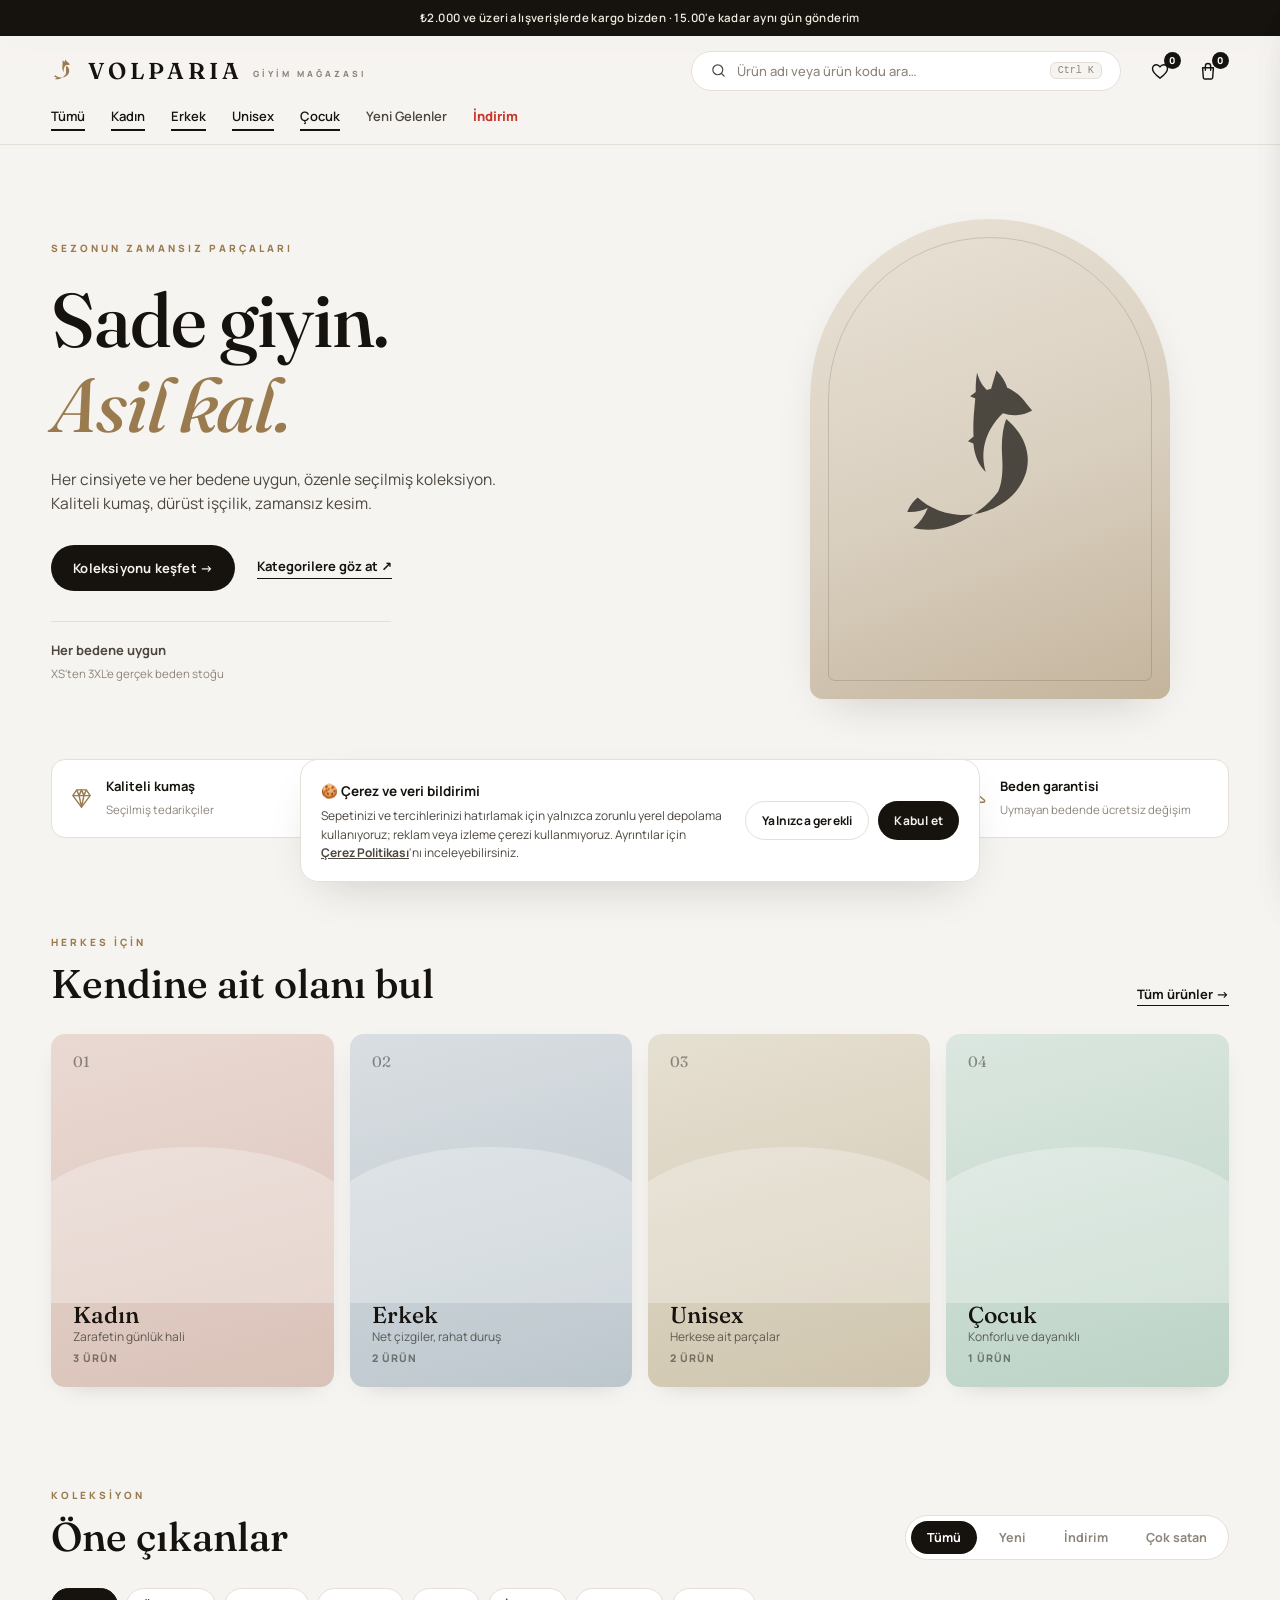
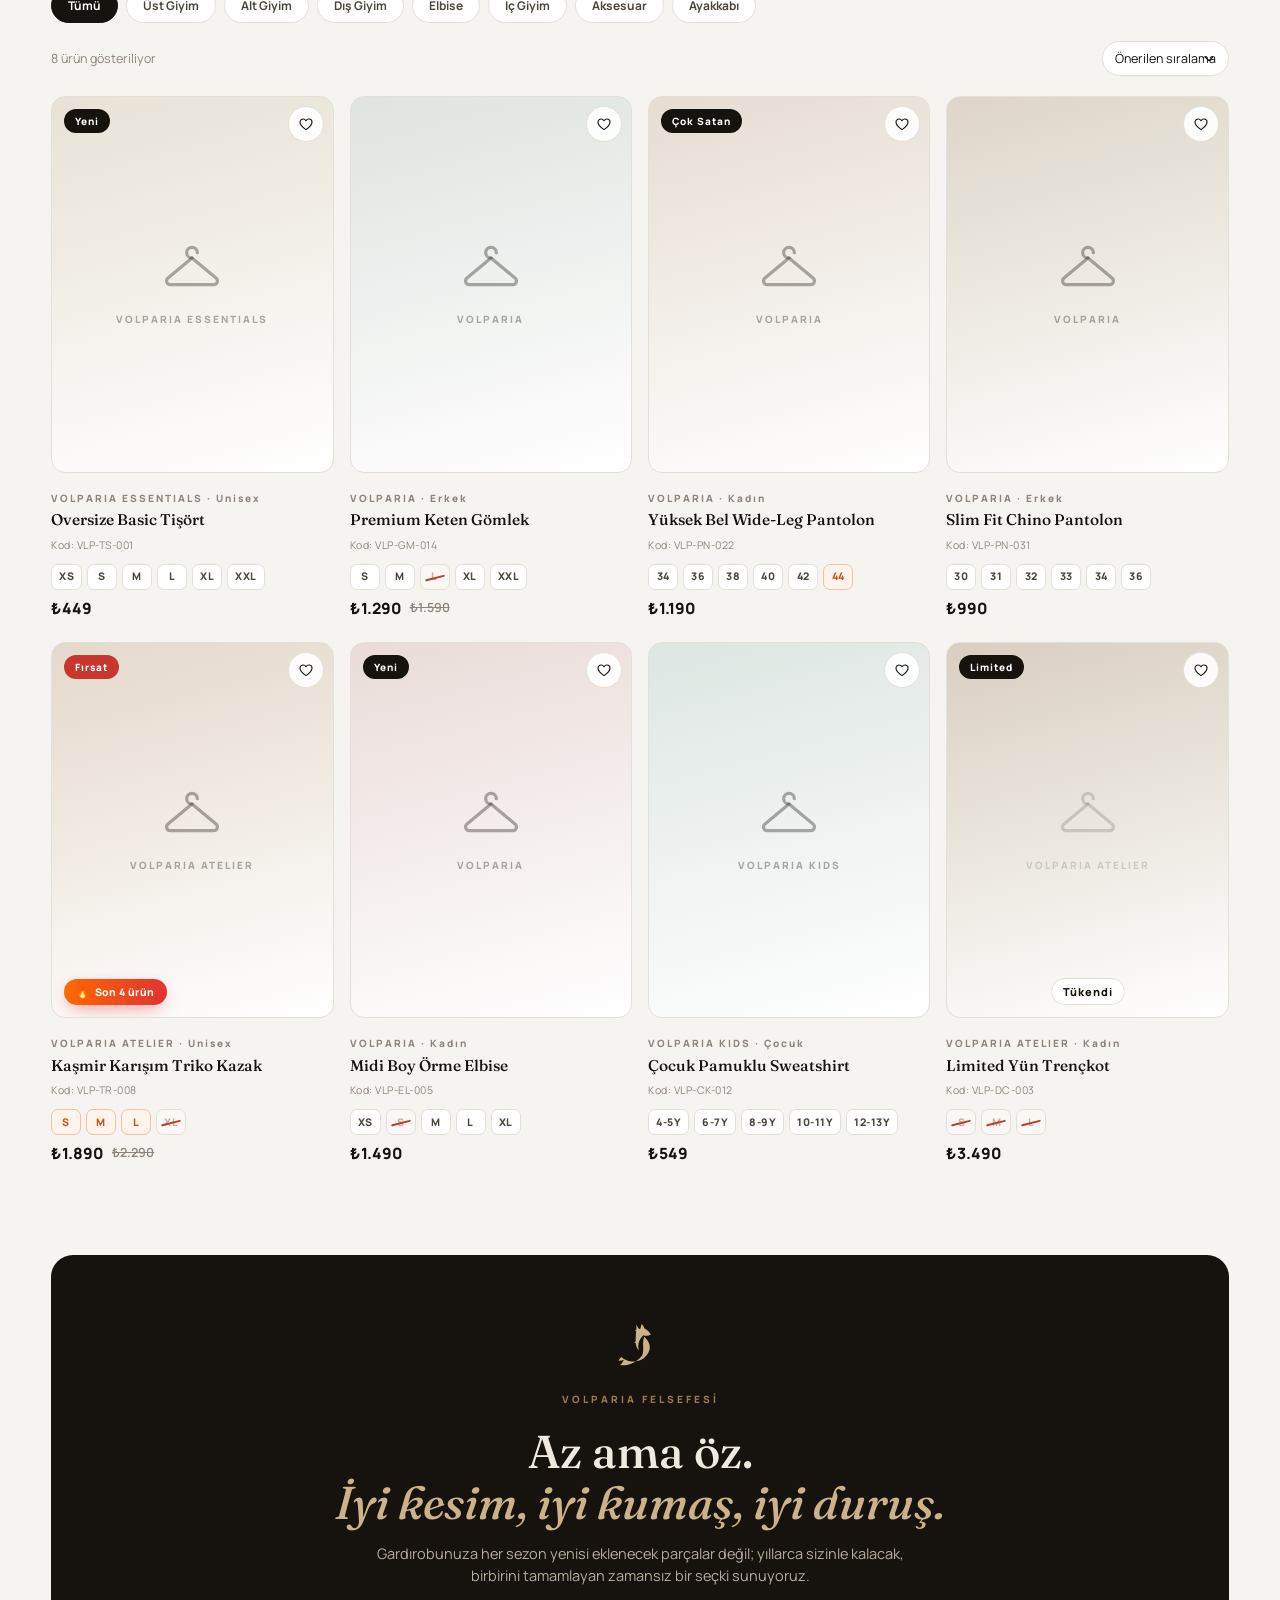
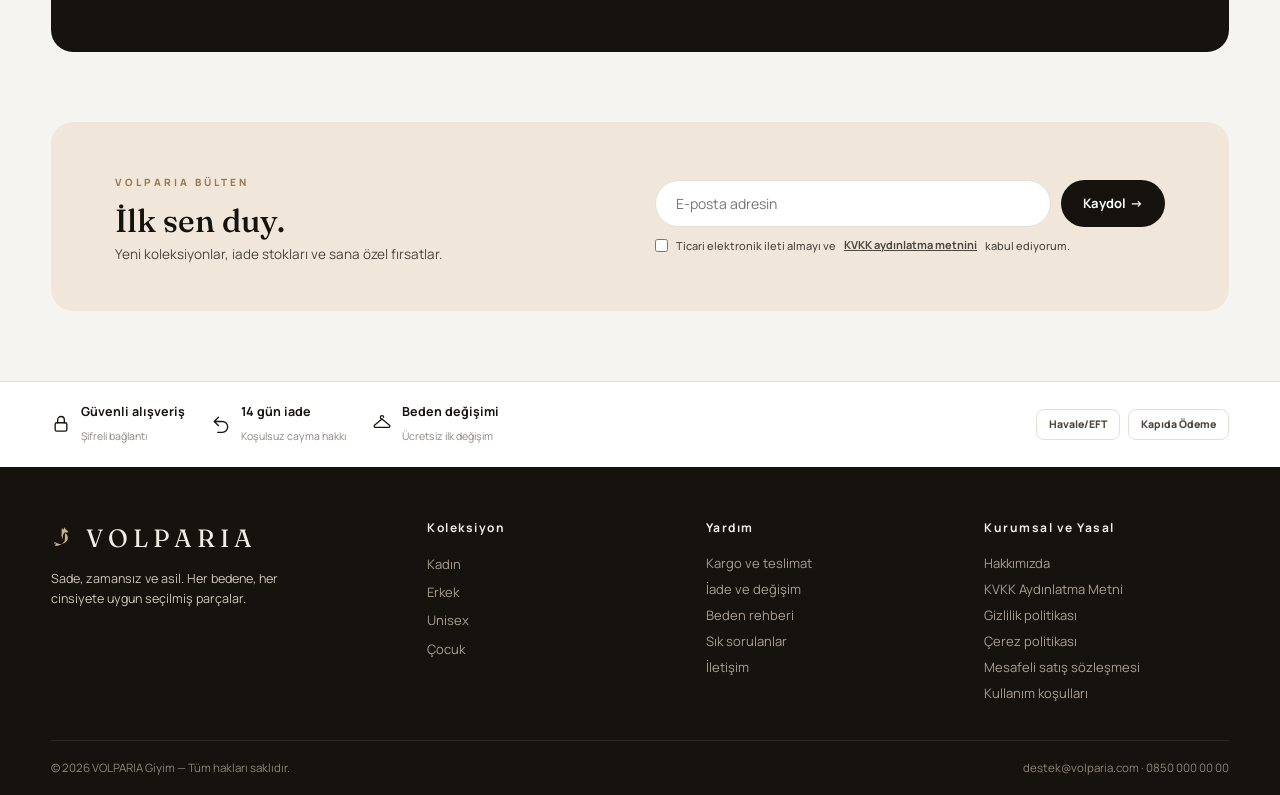
==== index.html @ dc816c43 "VOLPARIA giyim mağazası — vitrin, ayrı admin paneli, KVKK/çerez uyumu, Cloudflare Worker v2 Co-Autho" ====
<!doctype html>
<html lang="tr">
<head>
  <meta charset="utf-8">
  <meta name="viewport" content="width=device-width,initial-scale=1,viewport-fit=cover">
  <title>VOLPARIA — Sade Giyin, Asil Kal</title>
  <meta name="description" content="Her cinsiyete ve her bedene uygun, özenle seçilmiş zamansız parçalar. Minimal ve asil giyim mağazası.">
  <meta name="theme-color" content="#14120f">
  <meta property="og:title" content="VOLPARIA — Sade Giyin, Asil Kal">
  <meta property="og:description" content="Her cinsiyete ve her bedene uygun, özenle seçilmiş zamansız parçalar.">
  <meta property="og:type" content="website">
  <meta property="og:site_name" content="VOLPARIA">
  <link rel="icon" href="data:image/svg+xml,%3Csvg xmlns='http://www.w3.org/2000/svg' viewBox='0 0 64 64'%3E%3Crect width='64' height='64' rx='14' fill='%2314120f'/%3E%3Cg transform='translate(4 4) scale(.56)' fill='%23f2ede4'%3E%3Cpath d='M44 10 C45 13.5 46.3 16 48.5 18 L50.5 17.5 L53 9 C55.5 11.5 57 14 58 17 C61.5 18.5 64.5 21 67 24.5 L69.5 27.5 C65 30 60.5 30.3 56 28.8 C52 32.5 49.3 37 47.8 42 C46.6 46.5 46.6 51 48 56 C44.5 52.5 42.8 48 42.3 42.8 L39.8 41.8 L42.4 39.6 C42 34 42.6 28 43.2 22 L40.8 21 L43.4 19 C43.3 15.8 43.6 12.8 44 10 Z'/%3E%3Cpath d='M57.5 31.5 C64 37 67.5 43.5 67.5 50.5 C67.5 58 63.5 65 56.5 70 C50 74.5 42.5 76.5 35 75.8 C27.8 75.1 21.5 72.4 16.5 67.8 C14.3 69.6 12.7 71.9 11.7 74.5 C15 74.8 18.2 74.1 21.2 72.7 C19.6 76.6 17.4 79.6 14.5 82 C20.8 83.4 27 82.8 33 80.5 C41.5 77.2 48.5 72 53.8 65 C55.8 60.5 56 54.5 55.6 48.5 C55.2 42 55.8 36 57.5 31.5 Z'/%3E%3C/g%3E%3C/svg%3E">
  <link rel="preconnect" href="https://fonts.googleapis.com">
  <link rel="preconnect" href="https://fonts.gstatic.com" crossorigin>
  <link href="https://fonts.googleapis.com/css2?family=Fraunces:opsz,wght@9..144,300;9..144,400;9..144,500;9..144,600&family=Manrope:wght@400;500;600;700;800&display=swap" rel="stylesheet">
  <link rel="stylesheet" href="assets/site.css?v=2">
  <script src="config.js?v=2"></script>
  <script src="assets/common.js?v=2" defer></script>
  <script src="assets/store.js?v=2" defer></script>
</head>
<body>
  <a class="skip" href="#main">İçeriğe geç</a>

  <div id="storeView">
    <div class="announcement" id="announcement">₺2.000 ve üzeri alışverişlerde kargo bizden · 15.00'e kadar aynı gün gönderim</div>

    <header class="site-header">
      <div class="header-main shell">
        <button class="mobile-menu" id="mobileMenu" aria-label="Menüyü aç"><svg viewBox="0 0 24 24" fill="none" stroke="currentColor" stroke-width="1.8" stroke-linecap="round"><path d="M4 7h16M4 12h16M4 17h16"/></svg></button>
        <button class="brand" id="secretLogo" aria-label="VOLPARIA ana sayfa">
          <i class="brand-mark" data-fox></i>
          <span>VOLPARIA</span><small>GİYİM MAĞAZASI</small>
        </button>
        <button class="search-trigger" id="searchTrigger" aria-label="Aramayı aç"><span class="icon"><svg viewBox="0 0 24 24" fill="none" stroke="currentColor" stroke-width="1.7" stroke-linecap="round"><circle cx="11" cy="11" r="7"/><path d="m20 20-3.8-3.8"/></svg></span><b>Ürün adı veya ürün kodu ara…</b><kbd>Ctrl K</kbd></button>
        <nav class="header-actions" aria-label="Hızlı işlemler">
          <button id="searchMobile" aria-label="Ara"><svg viewBox="0 0 24 24" fill="none" stroke="currentColor" stroke-width="1.7" stroke-linecap="round"><circle cx="11" cy="11" r="7"/><path d="m20 20-3.8-3.8"/></svg></button>
          <button id="favoritesButton" aria-label="Favoriler"><svg viewBox="0 0 24 24" fill="none" stroke="currentColor" stroke-width="1.7" stroke-linecap="round" stroke-linejoin="round"><path d="M12 20.5C7.5 17.2 3 13.6 3 9.3 3 6.4 5.2 4.5 7.7 4.5c1.8 0 3.3 1 4.3 2.6 1-1.6 2.5-2.6 4.3-2.6 2.5 0 4.7 1.9 4.7 4.8 0 4.3-4.5 7.9-9 11.2z"/></svg><b id="favoriteCount">0</b></button>
          <button id="cartButton" aria-label="Sepeti aç"><svg viewBox="0 0 24 24" fill="none" stroke="currentColor" stroke-width="1.7" stroke-linecap="round" stroke-linejoin="round"><path d="M5.5 8h13l-.9 12.1a1.5 1.5 0 0 1-1.5 1.4H7.9a1.5 1.5 0 0 1-1.5-1.4L5.5 8z"/><path d="M8.8 11V6.2a3.2 3.2 0 0 1 6.4 0V11"/></svg><b id="cartCount">0</b></button>
        </nav>
      </div>
      <nav class="category-nav shell" id="categoryNav" aria-label="Koleksiyonlar">
        <a href="#products" data-gender-link="">Tümü</a>
        <a href="#products" data-gender-link="kadin">Kadın</a>
        <a href="#products" data-gender-link="erkek">Erkek</a>
        <a href="#products" data-gender-link="unisex">Unisex</a>
        <a href="#products" data-gender-link="cocuk">Çocuk</a>
        <a href="#products" data-filter-link="new">Yeni Gelenler</a>
        <a class="sale-link" href="#products" data-filter-link="sale">İndirim</a>
      </nav>
    </header>

    <main id="main">
      <section class="hero" id="hero">
        <div class="hero-inner shell">
          <div class="hero-copy">
            <span class="eyebrow" id="heroEyebrow">SEZONUN ZAMANSIZ PARÇALARI</span>
            <h1 id="heroTitle">Sade giyin.<em>Asil kal.</em></h1>
            <p id="heroCopy">Her cinsiyete ve her bedene uygun, özenle seçilmiş koleksiyon. Kaliteli kumaş, dürüst işçilik, zamansız kesim.</p>
            <div class="hero-actions">
              <a class="button dark" href="#products">Koleksiyonu keşfet →</a>
              <a class="link-button" href="#genders">Kategorilere göz at ↗</a>
            </div>
            <div class="proof"><p><b>Her bedene uygun</b><small>XS'ten 3XL'e gerçek beden stoğu</small></p></div>
          </div>
          <div class="hero-art" aria-hidden="true">
            <div class="hero-panel"><i class="hero-fox" data-fox></i><span></span></div>
          </div>
        </div>
      </section>

      <section class="trust shell" aria-label="Alışveriş avantajları">
        <article><i><svg viewBox="0 0 24 24" fill="none" stroke="currentColor" stroke-width="1.5" stroke-linejoin="round"><path d="M7 3h10l4 6-9 12L3 9l4-6z"/><path d="M3 9h18M9.5 9 12 21 14.5 9M7 3l2.5 6L12 3l2.5 6L17 3"/></svg></i><div><b>Kaliteli kumaş</b><small>Seçilmiş tedarikçiler</small></div></article>
        <article><i><svg viewBox="0 0 24 24" fill="none" stroke="currentColor" stroke-width="1.5" stroke-linecap="round" stroke-linejoin="round"><path d="M3 6h11v10H3zM14 10h4l3 3v3h-7"/><circle cx="7" cy="18.5" r="1.8"/><circle cx="17" cy="18.5" r="1.8"/></svg></i><div><b>Hızlı gönderim</b><small>15.00'e kadar aynı gün</small></div></article>
        <article><i><svg viewBox="0 0 24 24" fill="none" stroke="currentColor" stroke-width="1.6" stroke-linecap="round" stroke-linejoin="round"><path d="M9 14 4 9l5-5"/><path d="M4 9h9.5a6.5 6.5 0 0 1 0 13H8"/></svg></i><div><b>Kolay iade</b><small>14 gün içinde</small></div></article>
        <article><i><svg viewBox="0 0 24 24" fill="none" stroke="currentColor" stroke-width="1.5" stroke-linecap="round" stroke-linejoin="round"><path d="M12 6a2 2 0 1 1 2-2"/><path d="M12 6l-9 7.5a1.4 1.4 0 0 0 .9 2.5h16.2a1.4 1.4 0 0 0 .9-2.5L12 6z"/></svg></i><div><b>Beden garantisi</b><small>Uymayan bedende ücretsiz değişim</small></div></article>
      </section>

      <section class="section shell" id="genders">
        <header class="section-head"><div><span class="eyebrow">HERKES İÇİN</span><h2>Kendine ait olanı bul</h2></div><button class="link-button" data-show-all>Tüm ürünler →</button></header>
        <div class="gender-grid" id="genderGrid"></div>
      </section>

      <section class="section products-section" id="products">
        <div class="shell">
          <header class="section-head product-head">
            <div><span class="eyebrow" id="productsEyebrow">KOLEKSİYON</span><h2 id="productsTitle">Öne çıkanlar</h2></div>
            <div class="product-tabs">
              <button class="active" data-filter="all">Tümü</button>
              <button data-filter="new">Yeni</button>
              <button data-filter="sale">İndirim</button>
              <button data-filter="bestseller">Çok satan</button>
            </div>
          </header>
          <div class="category-chips" id="categoryChips" aria-label="Kategoriler"></div>
          <div class="result-bar">
            <span id="resultCount"></span>
            <div class="result-controls">
              <select id="productSort" aria-label="Ürünleri sırala">
                <option value="featured">Önerilen sıralama</option>
                <option value="price-asc">Fiyat: artan</option>
                <option value="price-desc">Fiyat: azalan</option>
                <option value="rating">Puana göre</option>
              </select>
            </div>
          </div>
          <div class="product-grid" id="productGrid"></div>
        </div>
      </section>

      <section class="statement shell">
        <div class="statement-inner">
          <i class="statement-fox" data-fox></i>
          <span class="eyebrow">VOLPARIA FELSEFESİ</span>
          <h2>Az ama öz.<em>İyi kesim, iyi kumaş, iyi duruş.</em></h2>
          <p>Gardırobunuza her sezon yenisi eklenecek parçalar değil; yıllarca sizinle kalacak, birbirini tamamlayan zamansız bir seçki sunuyoruz.</p>
        </div>
      </section>

      <section class="newsletter"><div class="shell newsletter-inner"><div><span class="eyebrow">VOLPARIA BÜLTEN</span><h2>İlk sen duy.</h2><p>Yeni koleksiyonlar, iade stokları ve sana özel fırsatlar.</p></div><form id="newsletterForm"><div class="newsletter-row"><input type="email" id="newsletterEmail" required placeholder="E-posta adresin"><button class="button light" type="submit">Kaydol →</button></div><label class="newsletter-consent"><input type="checkbox" required> Ticari elektronik ileti almayı ve <button type="button" class="inline-link" data-page="kvkk">KVKK aydınlatma metnini</button> kabul ediyorum.</label></form></div></section>
    </main>

    <section class="assurance-strip" aria-label="Güvence">
      <div class="shell assurance-inner">
        <div class="assurance-item"><i><svg viewBox="0 0 24 24" fill="none" stroke="currentColor" stroke-width="1.6" stroke-linecap="round"><rect x="5" y="10.5" width="14" height="10" rx="2"/><path d="M8 10.5V7a4 4 0 0 1 8 0v3.5"/></svg></i><div><b>Güvenli alışveriş</b><small>Şifreli bağlantı</small></div></div>
        <div class="assurance-item"><i><svg viewBox="0 0 24 24" fill="none" stroke="currentColor" stroke-width="1.6" stroke-linecap="round" stroke-linejoin="round"><path d="M9 14 4 9l5-5"/><path d="M4 9h9.5a6.5 6.5 0 0 1 0 13H8"/></svg></i><div><b>14 gün iade</b><small>Koşulsuz cayma hakkı</small></div></div>
        <div class="assurance-item"><i><svg viewBox="0 0 24 24" fill="none" stroke="currentColor" stroke-width="1.5" stroke-linecap="round" stroke-linejoin="round"><path d="M12 6a2 2 0 1 1 2-2"/><path d="M12 6l-9 7.5a1.4 1.4 0 0 0 .9 2.5h16.2a1.4 1.4 0 0 0 .9-2.5L12 6z"/></svg></i><div><b>Beden değişimi</b><small>Ücretsiz ilk değişim</small></div></div>
        <div class="pay-badges" aria-label="Ödeme yöntemleri"><span>Havale/EFT</span><span>Kapıda Ödeme</span></div>
      </div>
    </section>

    <footer>
      <div class="shell footer-grid">
        <div>
          <div class="footer-brand"><i class="brand-mark" data-fox></i>VOLPARIA</div>
          <p>Sade, zamansız ve asil. Her bedene, her cinsiyete uygun seçilmiş parçalar.</p>
          <div class="footer-social" id="footerSocial"></div>
        </div>
        <div><b>Koleksiyon</b><a href="#products" data-gender-link="kadin">Kadın</a><a href="#products" data-gender-link="erkek">Erkek</a><a href="#products" data-gender-link="unisex">Unisex</a><a href="#products" data-gender-link="cocuk">Çocuk</a></div>
        <div><b>Yardım</b><button data-page="shipping">Kargo ve teslimat</button><button data-page="returns">İade ve değişim</button><button data-page="sizes">Beden rehberi</button><button data-page="faq">Sık sorulanlar</button><button data-page="contact">İletişim</button></div>
        <div><b>Kurumsal ve Yasal</b><button data-page="about">Hakkımızda</button><button data-page="kvkk">KVKK Aydınlatma Metni</button><button data-page="privacy">Gizlilik politikası</button><button data-page="cookies">Çerez politikası</button><button data-page="distance">Mesafeli satış sözleşmesi</button><button data-page="terms">Kullanım koşulları</button></div>
      </div>
      <div class="footer-bottom shell"><span>© 2026 VOLPARIA Giyim — Tüm hakları saklıdır.</span><span id="footerContact"></span></div>
    </footer>
  </div>

  <div class="overlay" id="overlay"></div>

  <aside class="drawer" id="cartDrawer" aria-label="Sepet"><header><div><span class="eyebrow">ALIŞVERİŞ ÇANTAN</span><h2>Sepetim</h2></div><button class="round-close" data-close>×</button></header><div id="cartLines" class="cart-lines"></div><div class="cart-summary" id="cartSummary"></div></aside>
  <aside class="drawer" id="favoriteDrawer" aria-label="Favoriler"><header><div><span class="eyebrow">KAYDETTİKLERİN</span><h2>Favorilerim</h2></div><button class="round-close" data-close>×</button></header><div id="favoriteLines" class="favorite-lines"></div></aside>

  <section class="search-modal" id="searchModal" aria-label="Arama"><button class="round-close" data-close>×</button><div class="search-box"><span class="icon"><svg viewBox="0 0 24 24" fill="none" stroke="currentColor" stroke-width="1.7" stroke-linecap="round"><circle cx="11" cy="11" r="7"/><path d="m20 20-3.8-3.8"/></svg></span><input id="searchInput" autocomplete="off" placeholder="Ürün adı, ürün kodu veya kategori ara"><small>ESC ile kapat</small></div><div id="searchResults"></div></section>
  <section class="modal" id="productModal" aria-label="Ürün detayı"><div class="modal-card product-detail" id="productDetail"></div></section>
  <section class="modal" id="checkoutModal" aria-label="Ödeme"><div class="modal-card checkout-card" id="checkoutContent"></div></section>
  <section class="modal" id="pageModal" aria-label="Bilgi sayfası"><div class="modal-card page-card" id="pageContent"></div></section>

  <div class="cookie-banner" id="cookieBanner" role="dialog" aria-label="Çerez bildirimi" hidden>
    <div class="cookie-text">
      <b>🍪 Çerez ve veri bildirimi</b>
      <p>Sepetinizi ve tercihlerinizi hatırlamak için yalnızca zorunlu yerel depolama kullanıyoruz; reklam veya izleme çerezi kullanmıyoruz. Ayrıntılar için <button class="inline-link" data-page="cookies">Çerez Politikası</button>'nı inceleyebilirsiniz.</p>
    </div>
    <div class="cookie-actions">
      <button class="button outline" id="cookieEssential">Yalnızca gerekli</button>
      <button class="button dark" id="cookieAccept">Kabul et</button>
    </div>
  </div>

  <div class="toast" id="toast" role="status"></div>
  <noscript>Bu mağazayı kullanmak için JavaScript'i etkinleştirin.</noscript>
</body>
</html>
---- assets/site.css ----
/* ============ LINEA — minimal & asil giyim mağazası ============ */
:root{
  --bg:#f6f4f0; --surface:#ffffff; --ink:#16130f; --ink-soft:#4c463e; --muted:#8d857a;
  --line:#e5e0d7; --accent:#9a7b4f; --accent-soft:#f0e7da;
  --danger:#c8372d; --flame1:#ff6a00; --flame2:#e03131; --ok:#22764a;
  --radius:14px; --shadow:0 18px 50px -22px rgba(22,19,15,.22);
  --serif:"Fraunces",Georgia,serif; --sans:"Manrope",system-ui,sans-serif;
}
*{box-sizing:border-box;margin:0;padding:0}
html{scroll-behavior:smooth}
body{font-family:var(--sans);background:var(--bg);color:var(--ink);line-height:1.55;-webkit-font-smoothing:antialiased}
img{max-width:100%;display:block}
button{font-family:inherit;cursor:pointer;border:0;background:none;color:inherit}
input,select,textarea{font-family:inherit;font-size:14px;color:var(--ink);background:var(--surface);border:1px solid var(--line);border-radius:10px;padding:10px 12px;width:100%}
input:focus,select:focus,textarea:focus{outline:2px solid var(--ink);outline-offset:1px;border-color:var(--ink)}
a{color:inherit;text-decoration:none}
.shell{width:min(1220px,92vw);margin-inline:auto}
.skip{position:absolute;left:-999px;top:0;background:var(--ink);color:#fff;padding:8px 14px;z-index:999}
.skip:focus{left:10px}
.eyebrow{font-size:10px;font-weight:800;letter-spacing:3px;color:var(--accent)}
h1,h2,h3{font-family:var(--serif);font-weight:500;line-height:1.12}
.empty{padding:34px 18px;text-align:center;color:var(--muted);font-size:13px;border:1px dashed var(--line);border-radius:var(--radius);grid-column:1/-1}
body.locked{overflow:hidden}

/* buttons */
.button{display:inline-flex;align-items:center;justify-content:center;gap:8px;font-weight:700;font-size:13px;padding:13px 22px;border-radius:999px;transition:.2s;letter-spacing:.2px}
.button.dark{background:var(--ink);color:#f6f2ea}
.button.dark:hover{background:#2c261e;transform:translateY(-1px)}
.button.light{background:#f6f2ea;color:var(--ink)}
.button.light:hover{background:#fff}
.button.outline{border:1px solid var(--line);background:var(--surface)}
.button.outline:hover{border-color:var(--ink)}
.button.danger{background:#fbeceb;color:var(--danger)}
.button.full{width:100%}
.button:disabled{opacity:.45;cursor:not-allowed;transform:none}
.link-button{font-weight:700;font-size:13px;border-bottom:1px solid var(--ink);padding-bottom:2px}
.round-close{width:38px;height:38px;border-radius:50%;background:var(--surface);border:1px solid var(--line);font-size:19px;line-height:1;display:grid;place-items:center;transition:.2s}
.round-close:hover{background:var(--ink);color:#fff}

/* ---------- header ---------- */
.announcement{background:var(--ink);color:#efe9df;text-align:center;font-size:11.5px;font-weight:600;letter-spacing:.4px;padding:9px 14px}
.site-header{position:sticky;top:0;z-index:60;background:rgba(246,244,240,.92);backdrop-filter:blur(14px);border-bottom:1px solid var(--line)}
.header-main{display:flex;align-items:center;gap:18px;padding:14px 0}
.mobile-menu{display:none;font-size:20px}
.brand{display:flex;align-items:center;gap:10px}
.brand span{font-family:var(--serif);font-size:23px;font-weight:600;letter-spacing:4px}
.brand small{font-size:8.5px;font-weight:800;letter-spacing:3px;color:var(--muted);align-self:flex-end;padding-bottom:5px}
.brand-mark{display:grid;place-items:center;color:var(--accent)}
.brand .brand-mark svg{width:27px;height:27px}
.login-brand,.admin-logo,.footer-brand{display:flex;align-items:center;gap:10px}
.login-brand .brand-mark svg,.footer-brand .brand-mark svg{width:25px;height:25px}
.admin-logo .brand-mark svg{width:22px;height:22px}
.admin-logo .brand-mark,.footer-brand .brand-mark{color:#cbb289}
.admin-logo{flex-wrap:wrap}
.admin-logo small{flex-basis:100%}
.search-trigger{flex:1;max-width:430px;margin-left:auto;display:flex;align-items:center;gap:10px;background:var(--surface);border:1px solid var(--line);border-radius:999px;padding:10px 18px;color:var(--muted);font-size:13px;transition:.2s}
.search-trigger:hover{border-color:var(--ink)}
.search-trigger b{font-weight:500;flex:1;text-align:left}
.search-trigger kbd{font-size:10px;background:var(--bg);border:1px solid var(--line);border-radius:6px;padding:2px 7px}
.header-actions{display:flex;gap:6px}
.header-actions button{position:relative;width:42px;height:42px;border-radius:50%;font-size:17px;display:grid;place-items:center;transition:.2s}
.header-actions button:hover{background:var(--surface)}
.header-actions b{position:absolute;top:2px;right:0;min-width:17px;height:17px;background:var(--ink);color:#fff;font-size:9.5px;font-weight:800;border-radius:999px;display:grid;place-items:center;padding-inline:4px}
#searchMobile{display:none}
.category-nav{display:flex;gap:26px;padding:0 0 13px;font-size:13px;font-weight:600;overflow-x:auto;scrollbar-width:none}
.category-nav::-webkit-scrollbar{display:none}
.category-nav a{white-space:nowrap;color:var(--ink-soft);padding-bottom:3px;border-bottom:2px solid transparent;transition:.15s}
.category-nav a:hover,.category-nav a.active{color:var(--ink);border-color:var(--ink)}
.category-nav .sale-link{color:var(--danger);font-weight:800}

/* ---------- hero ---------- */
.hero{padding:74px 0 60px}
.hero-inner{display:grid;grid-template-columns:1.15fr .85fr;gap:56px;align-items:center}
.hero-copy h1{font-size:clamp(44px,6vw,76px);margin:18px 0 20px;letter-spacing:-1px}
.hero-copy h1 em{display:block;font-style:italic;color:var(--accent)}
.hero-copy p{max-width:480px;color:var(--ink-soft);font-size:15.5px}
.hero-actions{display:flex;align-items:center;gap:22px;margin:30px 0}
.proof{display:flex;align-items:center;gap:12px;border-top:1px solid var(--line);padding-top:18px;max-width:340px}
.proof b{font-size:13px;display:block}
.proof small{color:var(--muted);font-size:11.5px}
.hero-art{display:grid;place-items:center}
.hero-panel{position:relative;width:min(360px,100%);aspect-ratio:3/4;border-radius:200px 200px var(--radius) var(--radius);background:linear-gradient(160deg,#e9e2d6,#d9cfbf 55%,#c4b49c);box-shadow:var(--shadow);overflow:hidden;display:grid;place-items:center}
.hero-panel i{font-family:var(--serif);font-style:normal;font-size:44px;letter-spacing:14px;color:rgba(22,19,15,.18);transform:rotate(90deg)}
.hero-panel span{position:absolute;inset:18px;border:1px solid rgba(22,19,15,.14);border-radius:184px 184px 8px 8px}

/* ---------- trust ---------- */
.trust{display:grid;grid-template-columns:repeat(4,1fr);gap:14px;padding-bottom:56px}
.trust article{display:flex;align-items:center;gap:13px;background:var(--surface);border:1px solid var(--line);border-radius:var(--radius);padding:16px 18px}
.trust i{font-style:normal;font-size:19px;color:var(--accent)}
.trust b{font-size:13px;display:block}
.trust small{color:var(--muted);font-size:11.5px}

/* ---------- sections ---------- */
.section{padding:34px 0 60px}
.section-head{display:flex;align-items:flex-end;justify-content:space-between;gap:20px;margin-bottom:28px}
.section-head h2{font-size:clamp(27px,3.4vw,40px);margin-top:9px}

/* gender cards */
.gender-grid{display:grid;grid-template-columns:repeat(4,1fr);gap:16px}
.gender-card{position:relative;border-radius:var(--radius);overflow:hidden;aspect-ratio:4/5;background:linear-gradient(165deg,var(--tone,#e6dfd3),var(--tone2,#cfc5b2));text-align:left;padding:22px;display:flex;flex-direction:column;justify-content:flex-end;transition:.25s;box-shadow:0 8px 26px -18px rgba(22,19,15,.35)}
.gender-card:hover{transform:translateY(-4px)}
.gender-card span.num{position:absolute;top:18px;left:22px;font-family:var(--serif);font-size:15px;color:rgba(22,19,15,.45)}
.gender-card .silhouette{position:absolute;inset:auto -10% 24% -10%;height:44%;border-radius:50% 50% 0 0;background:rgba(255,255,255,.28)}
.gender-card h3{font-size:23px;position:relative}
.gender-card p{font-size:12px;color:rgba(22,19,15,.62);position:relative}
.gender-card small.count{position:relative;font-size:10.5px;font-weight:800;letter-spacing:1px;color:rgba(22,19,15,.5);margin-top:6px}

/* products toolbar */
.product-head{flex-wrap:wrap}
.product-tabs{display:flex;gap:6px;background:var(--surface);border:1px solid var(--line);border-radius:999px;padding:5px}
.product-tabs button{font-size:12.5px;font-weight:700;padding:8px 16px;border-radius:999px;color:var(--muted);transition:.2s}
.product-tabs button.active{background:var(--ink);color:#fff}
.result-bar{display:flex;align-items:center;justify-content:space-between;gap:14px;margin-bottom:20px;font-size:12.5px;color:var(--muted)}
.result-controls{display:flex;gap:10px}
.result-controls select{width:auto;font-size:12.5px;padding:8px 12px;border-radius:999px}

/* ---------- product card ---------- */
.product-grid{display:grid;grid-template-columns:repeat(4,1fr);gap:22px 16px}
.product-card{position:relative;display:flex;flex-direction:column;gap:11px}
.product-art{position:relative;aspect-ratio:3/4;border-radius:var(--radius);overflow:hidden;background:linear-gradient(165deg,var(--tone,#e8e2d6),#fff);border:1px solid var(--line);display:grid;place-items:center;transition:.25s;width:100%}
.product-card:hover .product-art{transform:translateY(-3px);box-shadow:var(--shadow)}
.product-photo{width:100%;height:100%;object-fit:cover}
.product-placeholder{display:grid;place-items:center;gap:6px;color:rgba(22,19,15,.35)}
.product-placeholder svg{width:64px;height:64px;stroke:currentColor}
.product-placeholder small{font-size:10px;font-weight:800;letter-spacing:2px}
.badge{position:absolute;top:12px;left:12px;z-index:2;background:var(--ink);color:#fff;font-size:10px;font-weight:800;letter-spacing:1px;padding:5px 11px;border-radius:999px}
.badge.sale{background:var(--danger)}
.badge.out{background:#fff;color:var(--ink);border:1px solid var(--line);top:auto;bottom:12px;left:50%;transform:translateX(-50%);font-size:11px}
.soldout .product-art>img,.soldout .product-art .product-placeholder{opacity:.45;filter:grayscale(.7)}

/* alevli "son X ürün" rozeti */
.badge-flame{position:absolute;bottom:12px;left:12px;z-index:2;display:inline-flex;align-items:center;gap:5px;background:linear-gradient(100deg,var(--flame1),var(--flame2));color:#fff;font-size:10.5px;font-weight:800;letter-spacing:.4px;padding:6px 12px;border-radius:999px;box-shadow:0 6px 18px -6px rgba(224,49,49,.65);animation:flamePulse 1.5s ease-in-out infinite}
.badge-flame i{font-style:normal;animation:flameFlicker .7s ease-in-out infinite alternate}
@keyframes flamePulse{0%,100%{transform:scale(1)}50%{transform:scale(1.06)}}
@keyframes flameFlicker{from{transform:rotate(-8deg) scale(1)}to{transform:rotate(8deg) scale(1.18)}}

.favorite{position:absolute;top:10px;right:10px;z-index:2;width:36px;height:36px;border-radius:50%;background:rgba(255,255,255,.9);border:1px solid var(--line);font-size:16px;display:grid;place-items:center;transition:.2s}
.favorite:hover{transform:scale(1.1)}
.favorite.active{color:var(--danger)}
.product-meta small{font-size:10px;font-weight:800;letter-spacing:2px;color:var(--muted)}
.product-meta h3{font-size:15.5px;margin:3px 0 2px;font-weight:500}
.product-meta .sku{font-size:10.5px;color:var(--muted);letter-spacing:.5px}
.price-row{display:flex;align-items:center;gap:9px;margin-top:6px}
.price-row strong{font-size:15.5px;font-weight:800}
.price-row del{color:var(--muted);font-size:12.5px;font-weight:600}

/* beden şeritleri */
.size-strip{display:flex;flex-wrap:wrap;gap:5px;margin-top:8px}
.size-chip{position:relative;min-width:30px;height:26px;padding:0 7px;display:inline-grid;place-items:center;font-size:10.5px;font-weight:800;letter-spacing:.5px;border:1px solid var(--line);border-radius:7px;background:var(--surface);color:var(--ink-soft)}
.size-chip.low{border-color:#f3c1a0;background:#fff4ec;color:#c05621}
.size-chip.sold{color:#b9b1a5;background:#faf8f5}
.size-chip.sold::after{content:"";position:absolute;left:14%;right:14%;top:50%;height:2px;background:var(--danger);border-radius:2px;transform:rotate(-14deg)}

/* ---------- statement / newsletter ---------- */
.statement{padding:30px 0 70px}
.statement-inner{background:var(--ink);color:#efe9df;border-radius:calc(var(--radius) + 8px);padding:64px min(8vw,90px);text-align:center}
.statement-inner h2{font-size:clamp(28px,4vw,46px);margin:16px 0 14px}
.statement-inner h2 em{display:block;font-style:italic;color:#cbb289}
.statement-inner p{max-width:560px;margin-inline:auto;color:#b7ad9e;font-size:14.5px}
.newsletter{padding:0 0 70px}
.newsletter-inner{background:var(--accent-soft);border-radius:calc(var(--radius) + 8px);padding:46px min(6vw,64px);display:grid;grid-template-columns:1fr 1fr;gap:30px;align-items:center}
.newsletter h2{font-size:32px;margin:10px 0 6px}
.newsletter p{color:var(--ink-soft);font-size:13.5px}
.newsletter-row{display:flex;gap:10px}
.newsletter-row input{border-radius:999px;padding:13px 20px}
.newsletter .button.light{background:var(--ink);color:#fff;white-space:nowrap}

/* ---------- assurance & footer ---------- */
.assurance-strip{border-top:1px solid var(--line);background:var(--surface)}
.assurance-inner{display:flex;flex-wrap:wrap;align-items:center;gap:26px;padding:20px 0}
.assurance-item{display:flex;align-items:center;gap:10px}
.assurance-item i{font-style:normal;font-size:17px}
.assurance-item b{font-size:12.5px;display:block}
.assurance-item small{font-size:10.5px;color:var(--muted)}
.pay-badges{margin-left:auto;display:flex;gap:8px}
.pay-badges span{font-size:10.5px;font-weight:800;border:1px solid var(--line);border-radius:8px;padding:6px 12px;color:var(--ink-soft)}
footer{background:var(--ink);color:#cfc7ba}
.footer-grid{display:grid;grid-template-columns:1.4fr 1fr 1fr 1fr;gap:34px;padding:52px 0 34px}
.footer-brand{font-family:var(--serif);font-size:25px;letter-spacing:5px;color:#f2ede4;margin-bottom:12px}
.footer-grid p{font-size:12.5px;max-width:280px}
.footer-grid b{display:block;color:#f2ede4;font-size:12px;letter-spacing:1.5px;margin-bottom:13px}
.footer-grid a,.footer-grid button{display:block;font-size:13px;color:#a89f92;padding:4px 0;text-align:left;transition:.15s}
.footer-grid a:hover,.footer-grid button:hover{color:#fff}
.footer-bottom{display:flex;justify-content:space-between;gap:14px;border-top:1px solid #2c2820;padding:18px 0;font-size:11.5px;color:#8d8577}

/* ---------- overlay / drawers / modals ---------- */
.overlay{position:fixed;inset:0;background:rgba(22,19,15,.45);opacity:0;pointer-events:none;transition:.25s;z-index:80}
.overlay.show{opacity:1;pointer-events:auto}
.drawer{position:fixed;top:0;right:0;bottom:0;width:min(430px,94vw);background:var(--bg);z-index:90;transform:translateX(102%);transition:.3s cubic-bezier(.6,.1,.2,1);display:flex;flex-direction:column;box-shadow:var(--shadow)}
.drawer.show{transform:none}
.drawer header{display:flex;align-items:center;justify-content:space-between;padding:22px 22px 16px;border-bottom:1px solid var(--line)}
.drawer h2{font-size:24px;margin-top:5px}
.cart-lines,.favorite-lines{flex:1;overflow-y:auto;padding:18px 22px;display:flex;flex-direction:column;gap:14px}
.cart-line,.favorite-line{display:flex;gap:13px;background:var(--surface);border:1px solid var(--line);border-radius:var(--radius);padding:12px;align-items:center;position:relative}
.line-art{width:62px;height:76px;border-radius:10px;background:linear-gradient(160deg,var(--tone,#e8e2d6),#fff);flex-shrink:0;overflow:hidden;display:grid;place-items:center;color:rgba(22,19,15,.3)}
.line-art img{width:100%;height:100%;object-fit:cover}
.line-art svg{width:30px;height:30px;stroke:currentColor}
.cart-line small,.favorite-line small{font-size:9.5px;font-weight:800;letter-spacing:1.5px;color:var(--muted)}
.cart-line h4,.favorite-line h4{font-size:13.5px;font-weight:600;margin:2px 0}
.variant-tag{display:inline-block;font-size:9.5px;font-weight:800;background:var(--accent-soft);color:var(--accent);border-radius:6px;padding:2px 7px;margin-left:6px;letter-spacing:1px}
.cart-line b{font-size:13.5px}
.qty{display:inline-flex;align-items:center;gap:11px;margin-top:7px;border:1px solid var(--line);border-radius:999px;padding:3px 9px}
.qty button{font-size:15px;width:20px}
.qty span{font-size:12.5px;font-weight:700;min-width:14px;text-align:center}
.remove{position:absolute;top:8px;right:10px;color:var(--muted);font-size:15px}
.remove:hover{color:var(--danger)}
.cart-summary{border-top:1px solid var(--line);padding:16px 22px 22px;background:var(--surface)}
.progress{height:5px;background:var(--line);border-radius:99px;margin:8px 0 14px;overflow:hidden}
.progress i{display:block;height:100%;background:var(--accent);border-radius:99px;transition:.4s}
.summary-row{display:flex;justify-content:space-between;font-size:13px;color:var(--ink-soft);padding:3px 0}
.summary-row.total{font-size:16px;color:var(--ink);font-weight:800;border-top:1px solid var(--line);margin-top:8px;padding-top:11px}
.summary-row.discount{color:var(--ok)}
.cart-summary .button{margin-top:14px}
.favorite-line .button{margin-left:auto;padding:9px 16px;font-size:11.5px;white-space:nowrap}

/* search modal */
.search-modal{position:fixed;inset:0;z-index:95;background:rgba(246,244,240,.98);padding:9vh min(6vw,80px);display:none;flex-direction:column;gap:26px}
.search-modal.show{display:flex}
.search-modal .round-close{position:absolute;top:26px;right:26px}
.search-box{display:flex;align-items:center;gap:16px;border-bottom:2px solid var(--ink);padding-bottom:14px;max-width:760px}
.search-box span{font-size:24px}
.search-box input{border:0;background:none;font-size:clamp(19px,3vw,29px);font-family:var(--serif);padding:0}
.search-box input:focus{outline:none}
.search-box small{color:var(--muted);font-size:10.5px;white-space:nowrap}
.search-results{display:grid;grid-template-columns:repeat(auto-fill,minmax(230px,1fr));gap:12px;overflow-y:auto;max-width:980px}
.mini-result{background:var(--surface);border:1px solid var(--line);border-radius:12px;padding:14px 16px;text-align:left;transition:.15s}
.mini-result:hover{border-color:var(--ink);transform:translateY(-2px)}
.mini-result b{display:block;font-size:13.5px}
.mini-result small{color:var(--muted);font-size:11.5px}
.mini-result .mini-sku{display:block;font-size:10px;letter-spacing:1px;color:var(--accent);margin-top:3px}

/* modals */
.modal{position:fixed;inset:0;z-index:92;display:none;place-items:center;padding:4vh 4vw}
.modal.show{display:grid}
.modal-card{position:relative;background:var(--bg);border-radius:calc(var(--radius) + 6px);box-shadow:var(--shadow);width:100%;max-height:92vh;overflow-y:auto;padding:34px}
.modal-close{position:absolute;top:18px;right:18px;z-index:5}
.product-detail{max-width:930px;display:grid;grid-template-columns:.9fr 1.1fr;gap:34px}
.detail-art{border-radius:var(--radius);background:linear-gradient(165deg,var(--tone,#e8e2d6),#fff);border:1px solid var(--line);min-height:420px;display:grid;place-items:center;overflow:hidden;position:sticky;top:0}
.detail-art img{width:100%;height:100%;object-fit:cover}
.detail-copy h2{font-size:30px;margin:8px 0 4px}
.detail-copy>.sku-line{font-size:11px;letter-spacing:1px;color:var(--muted);margin-bottom:10px}
.detail-price{font-size:23px;font-weight:800;margin:12px 0}
.detail-price del{font-size:15px;color:var(--muted);font-weight:600;margin-left:9px}
.detail-copy>p{color:var(--ink-soft);font-size:14px}
.size-select{margin:20px 0 8px}
.size-select>b{font-size:12px;letter-spacing:1px;display:flex;justify-content:space-between;align-items:center}
.size-select .size-note{font-size:11px;color:var(--muted);font-weight:600;letter-spacing:0}
.size-options{display:flex;flex-wrap:wrap;gap:8px;margin-top:11px}
.size-option{position:relative;min-width:52px;height:44px;padding:0 13px;border:1.5px solid var(--line);border-radius:11px;background:var(--surface);font-weight:800;font-size:13px;letter-spacing:.5px;transition:.15s;display:grid;place-items:center}
.size-option:hover:not(:disabled){border-color:var(--ink)}
.size-option.active{border-color:var(--ink);background:var(--ink);color:#fff}
.size-option:disabled{cursor:not-allowed;color:#bcb4a8;background:#faf8f5}
.size-option:disabled::after{content:"";position:absolute;left:16%;right:16%;top:50%;height:2.5px;background:var(--danger);border-radius:3px;transform:rotate(-16deg)}
.size-flame{display:inline-flex;align-items:center;gap:5px;margin:10px 0 0;background:linear-gradient(100deg,var(--flame1),var(--flame2));color:#fff;font-size:11px;font-weight:800;padding:6px 13px;border-radius:999px;animation:flamePulse 1.5s ease-in-out infinite}
.size-flame i{font-style:normal;animation:flameFlicker .7s ease-in-out infinite alternate}
.size-soldnote{display:inline-block;margin:10px 0 0;color:var(--danger);font-size:11.5px;font-weight:700}
.detail-list{display:flex;flex-direction:column;gap:10px;margin:18px 0;border-top:1px solid var(--line);padding-top:16px}
.detail-list b{font-size:11px;letter-spacing:1px;display:block;color:var(--muted)}
.detail-list span{font-size:13px;color:var(--ink-soft)}
.detail-qty{display:flex;align-items:center;gap:14px;margin:6px 0 14px}
.detail-qty .qty{margin:0}

/* checkout */
.checkout-card,.page-card{max-width:620px}
.checkout-steps{display:flex;gap:7px;margin:14px 0 22px}
.checkout-steps i{height:4px;flex:1;background:var(--line);border-radius:99px}
.checkout-steps i.active{background:var(--ink)}
.form-grid{display:grid;grid-template-columns:1fr 1fr;gap:13px}
.field{display:flex;flex-direction:column;gap:6px;font-size:12px;font-weight:700}
.field.full{grid-column:1/-1}
.payment-options{display:flex;flex-direction:column;gap:10px;margin:16px 0 22px}
.payment-options label{display:block;border:1.5px solid var(--line);border-radius:12px;padding:14px 16px;font-size:14px;font-weight:700;cursor:pointer;transition:.15s}
.payment-options label:has(input:checked){border-color:var(--ink);background:var(--surface)}
.payment-options small{display:block;font-weight:500;color:var(--muted);font-size:11.5px;margin-top:3px}
.payment-options input{width:auto;margin-right:9px}
.checkout-actions{display:flex;justify-content:space-between;align-items:center;margin-top:10px}
.notice{background:var(--accent-soft);border-radius:12px;padding:14px 16px;font-size:12.5px;color:var(--ink-soft);margin:14px 0}
.notice code{font-size:13px;font-weight:800;letter-spacing:1px}
.page-card h2{font-size:27px;margin:8px 0 14px}
.page-card p,.page-card li{font-size:13.5px;color:var(--ink-soft);margin-bottom:10px}
.page-card h3{font-size:17px;margin:18px 0 6px}
.page-card ul{padding-left:18px}
.page-card table{width:100%;border-collapse:collapse;font-size:12.5px;margin:10px 0}
.page-card th,.page-card td{border:1px solid var(--line);padding:8px 10px;text-align:center}
.page-card th{background:var(--surface)}

/* toast */
.toast{position:fixed;bottom:26px;left:50%;transform:translate(-50%,20px);background:var(--ink);color:#fff;font-size:13px;font-weight:600;padding:13px 22px;border-radius:999px;opacity:0;pointer-events:none;transition:.3s;z-index:120;box-shadow:var(--shadow);max-width:88vw;text-align:center}
.toast.show{opacity:1;transform:translate(-50%,0)}

/* ---------- admin login ---------- */
.login-screen{position:fixed;inset:0;z-index:110;background:var(--ink);display:none;place-items:center;padding:5vh 5vw}
.login-screen.show{display:grid}
.login-screen .round-close{position:absolute;top:26px;right:26px;background:transparent;color:#cfc7ba;border-color:#3a342b}
.login-card{width:min(400px,100%);background:var(--bg);border-radius:calc(var(--radius) + 6px);padding:38px 34px;display:flex;flex-direction:column;gap:13px}
.login-brand{font-family:var(--serif);font-size:26px;letter-spacing:6px}
.login-card h1{font-size:26px}
.login-card p{font-size:13px;color:var(--muted)}
.login-card label{font-size:12px;font-weight:700;display:flex;flex-direction:column;gap:6px}
.password-field{display:flex;gap:8px}
.password-field button{font-size:11px;font-weight:700;color:var(--muted);border:1px solid var(--line);border-radius:10px;padding:0 13px;background:var(--surface);white-space:nowrap}
.login-card small{text-align:center;color:var(--muted);font-size:11px}

/* ---------- admin app ---------- */
.admin-app{position:fixed;inset:0;z-index:100;background:var(--bg);display:none;grid-template-columns:250px 1fr}
.admin-app.show{display:grid}
.admin-sidebar{background:var(--ink);color:#cfc7ba;display:flex;flex-direction:column;padding:26px 18px;gap:20px;overflow-y:auto}
.admin-logo{font-family:var(--serif);font-size:23px;letter-spacing:5px;color:#f2ede4;padding:0 8px}
.admin-logo small{display:block;font-family:var(--sans);font-size:8.5px;letter-spacing:3px;color:#8d8577;margin-top:4px}
#adminNav{display:flex;flex-direction:column;gap:3px;flex:1}
#adminNav button{display:flex;align-items:center;gap:11px;padding:11px 13px;border-radius:11px;font-size:13px;font-weight:600;color:#a89f92;text-align:left;transition:.15s}
#adminNav button:hover{background:#241f18;color:#fff}
#adminNav button.active{background:#2c261e;color:#fff}
#adminNav button i{font-style:normal;font-size:15px;width:19px;text-align:center}
#adminNav button b{margin-left:auto;background:var(--danger);color:#fff;font-size:9.5px;min-width:18px;height:18px;border-radius:99px;display:grid;place-items:center;padding-inline:5px}
.storage-state{display:flex;align-items:center;gap:10px;background:#241f18;border-radius:12px;padding:12px 13px}
.storage-state i{width:9px;height:9px;border-radius:50%;background:#8d8577;flex-shrink:0}
.storage-state i.online{background:#4ade80;box-shadow:0 0 0 4px rgba(74,222,128,.15)}
.storage-state b{font-size:11.5px;color:#f2ede4;display:block}
.storage-state small{font-size:10px;color:#8d8577}
.admin-exit{border:1px solid #3a342b;border-radius:11px;padding:11px;font-size:12.5px;font-weight:700;color:#cfc7ba;transition:.15s}
.admin-exit:hover{background:#c8372d;border-color:#c8372d;color:#fff}
.admin-main{overflow-y:auto;padding:30px min(3.4vw,42px) 60px}
.admin-top{display:flex;align-items:center;justify-content:space-between;gap:16px;margin-bottom:26px}
.admin-top h1{font-size:29px;margin-top:6px}

/* admin widgets */
.stat-grid{display:grid;grid-template-columns:repeat(auto-fit,minmax(180px,1fr));gap:14px;margin-bottom:24px}
.stat-card{background:var(--surface);border:1px solid var(--line);border-radius:var(--radius);padding:18px 20px}
.stat-card small{font-size:10px;font-weight:800;letter-spacing:1.5px;color:var(--muted)}
.stat-card b{display:block;font-size:26px;font-family:var(--serif);margin-top:6px}
.stat-card span{font-size:11px;color:var(--muted)}
.stat-card.warn b{color:#c05621}
.stat-card.bad b{color:var(--danger)}
.admin-panel{background:var(--surface);border:1px solid var(--line);border-radius:var(--radius);padding:22px;margin-bottom:20px}
.admin-panel>h3{font-size:18px;margin-bottom:16px}
.admin-toolbar{display:flex;flex-wrap:wrap;gap:10px;align-items:center;margin-bottom:18px}
.admin-toolbar input[type=search],.admin-toolbar input[type=text]{max-width:340px}
.admin-toolbar .grow{flex:1}
.admin-table{width:100%;border-collapse:collapse;font-size:13px}
.admin-table th{text-align:left;font-size:10.5px;letter-spacing:1.2px;color:var(--muted);border-bottom:1px solid var(--line);padding:9px 10px;white-space:nowrap}
.admin-table td{border-bottom:1px solid var(--line);padding:11px 10px;vertical-align:middle}
.admin-table tr:hover td{background:var(--bg)}
.admin-table .thumb{width:42px;height:52px;border-radius:8px;background:linear-gradient(160deg,var(--tone,#e8e2d6),#fff);object-fit:cover;display:grid;place-items:center;color:rgba(22,19,15,.3);overflow:hidden}
.admin-table .thumb img{width:100%;height:100%;object-fit:cover}
.admin-table .thumb svg{width:20px;height:20px;stroke:currentColor}
.mini-actions{display:flex;gap:6px;justify-content:flex-end}
.mini-actions button{border:1px solid var(--line);border-radius:9px;padding:7px 12px;font-size:11.5px;font-weight:700;background:var(--surface);transition:.15s;white-space:nowrap}
.mini-actions button:hover{border-color:var(--ink)}
.mini-actions button.danger{color:var(--danger)}
.mini-actions button.danger:hover{border-color:var(--danger);background:#fbeceb}
.pill{display:inline-block;font-size:10.5px;font-weight:800;border-radius:999px;padding:4px 11px;letter-spacing:.4px}
.pill.ok{background:#e5f4ec;color:var(--ok)}
.pill.warn{background:#fff1e4;color:#c05621}
.pill.bad{background:#fbeceb;color:var(--danger)}
.pill.dim{background:var(--bg);color:var(--muted)}
.stock-cells{display:flex;flex-wrap:wrap;gap:5px}
.stock-cell{display:inline-flex;flex-direction:column;align-items:center;gap:3px;font-size:9.5px;font-weight:800;color:var(--muted)}
.stock-cell input{width:52px;text-align:center;padding:6px 4px;font-size:12.5px;font-weight:700}
.stock-cell input.zero{border-color:var(--danger);color:var(--danger);background:#fbeceb}
.stock-cell input.low{border-color:#f3c1a0;background:#fff4ec;color:#c05621}
.form-note{font-size:11.5px;color:var(--muted);margin-top:6px}
.size-editor{display:flex;flex-direction:column;gap:8px}
.size-editor-row{display:flex;gap:8px;align-items:center}
.size-editor-row input.sname{width:90px;text-transform:uppercase}
.size-editor-row input.sstock{width:90px}
.size-editor-row button{color:var(--muted);font-size:16px}
.size-editor-row button:hover{color:var(--danger)}
.check-row{display:flex;align-items:center;gap:8px;font-size:13px;font-weight:600}
.check-row input{width:auto}
.admin-form-actions{display:flex;gap:10px;justify-content:flex-end;margin-top:18px;grid-column:1/-1}
.order-items-list{font-size:12px;color:var(--ink-soft);margin-top:5px}
.order-items-list li{margin-left:15px}
select.status-select{width:auto;font-size:12px;font-weight:700;padding:7px 10px;border-radius:9px}
.img-preview{width:80px;height:100px;border-radius:10px;object-fit:cover;border:1px solid var(--line)}

/* ---------- ikonlar & select ---------- */
svg{display:block}
.header-actions button svg{width:20px;height:20px}
.mobile-menu svg{width:22px;height:22px}
.search-trigger .icon svg{width:17px;height:17px}
.search-trigger .icon{display:grid;place-items:center;color:var(--ink-soft)}
.search-box .icon{display:grid;place-items:center}
.search-box .icon svg{width:26px;height:26px}
.favorite svg{width:16px;height:16px}
.favorite.active{color:var(--danger)}
.favorite.active svg{fill:currentColor}
.trust i,.assurance-item i{display:grid;place-items:center}
.trust i svg{width:23px;height:23px}
.assurance-item i svg{width:20px;height:20px}
#adminNav button i{display:grid;place-items:center}
#adminNav button i svg{width:16px;height:16px}
.line-art svg{width:26px;height:26px}
select{appearance:none;-webkit-appearance:none;background-image:url("data:image/svg+xml,%3Csvg xmlns='http://www.w3.org/2000/svg' viewBox='0 0 24 24' fill='none' stroke='%2316130f' stroke-width='2' stroke-linecap='round' stroke-linejoin='round'%3E%3Cpath d='m6 9 6 6 6-6'/%3E%3C/svg%3E");background-repeat:no-repeat;background-position:right 12px center;background-size:14px;padding-right:34px}

/* ---------- tilki logosu ---------- */
.brand-mark svg,.hero-fox svg,.statement-fox svg{display:block}
.hero-fox{position:relative;z-index:1;transform:none !important;width:100%}
.hero-fox svg{width:min(220px,60%);height:auto;margin:auto;color:rgba(22,19,15,.72)}
.hero-panel{display:grid;place-items:center}
.statement-fox{display:block;margin:0 auto 10px}
.statement-fox svg{width:56px;height:56px;color:#cbb289;margin:auto}

/* ---------- kategori çipleri ---------- */
.category-chips{display:flex;flex-wrap:wrap;gap:8px;margin-bottom:18px}
.chip{font-size:12px;font-weight:700;padding:8px 16px;border-radius:999px;border:1px solid var(--line);background:var(--surface);color:var(--ink-soft);transition:.15s}
.chip:hover{border-color:var(--ink)}
.chip.active{background:var(--ink);color:#fff;border-color:var(--ink)}

/* ---------- kupon ---------- */
.coupon-row{display:flex;gap:8px;margin:10px 0}
.coupon-row input{flex:1;border-radius:999px;padding:9px 16px;font-size:12.5px}
.coupon-row .button{padding:9px 16px;font-size:12px}
.coupon-chip{display:inline-flex;align-items:center;gap:8px;background:var(--accent-soft);color:var(--accent);font-size:12px;font-weight:800;border-radius:999px;padding:8px 14px}
.coupon-chip button{font-size:14px;color:var(--accent)}

/* ---------- yorumlar ---------- */
.review-block{border-top:1px solid var(--line);margin-top:20px;padding-top:18px}
.review-block h3{font-size:19px;margin-bottom:12px}
.review-list{display:flex;flex-direction:column;gap:10px;margin-bottom:16px}
.review-item{background:var(--surface);border:1px solid var(--line);border-radius:12px;padding:13px 15px}
.review-item>div{display:flex;justify-content:space-between;align-items:center;gap:10px}
.review-item b{font-size:13px}
.review-item p{font-size:13px;color:var(--ink-soft);margin:6px 0 4px}
.review-item small{font-size:10.5px;color:var(--muted)}
.stars{color:#d9a441;font-size:13px;letter-spacing:1px}
.review-form{display:flex;flex-direction:column;gap:9px;background:var(--surface);border:1px solid var(--line);border-radius:12px;padding:15px}
.review-form b{font-size:13px}
.review-fields{display:grid;grid-template-columns:1fr auto;gap:9px}
.review-form small{color:var(--muted);font-size:10.5px}

/* ---------- bülten onay & inline link ---------- */
.newsletter-consent{display:flex;align-items:flex-start;gap:8px;font-size:11px;color:var(--ink-soft);margin-top:10px;font-weight:500}
.newsletter-consent input{width:auto;margin-top:2px}
.inline-link{font-size:inherit;font-weight:700;text-decoration:underline;color:inherit;padding:0}
.consent-row{flex-direction:row !important;align-items:flex-start;gap:8px;font-weight:500}
.consent-row input{width:auto;margin-top:3px}

/* ---------- çerez bildirimi ---------- */
.cookie-banner{position:fixed;left:50%;bottom:18px;transform:translateX(-50%);z-index:130;width:min(680px,94vw);background:var(--surface);border:1px solid var(--line);border-radius:calc(var(--radius) + 4px);box-shadow:var(--shadow);padding:18px 20px;display:flex;gap:18px;align-items:center;flex-wrap:wrap}
.cookie-banner[hidden]{display:none}
.cookie-text{flex:1;min-width:260px}
.cookie-text b{font-size:13.5px}
.cookie-text p{font-size:12px;color:var(--ink-soft);margin-top:4px}
.cookie-actions{display:flex;gap:9px}
.cookie-actions .button{padding:10px 16px;font-size:12px}

/* ---------- footer sosyal ---------- */
.footer-social{display:flex;gap:9px;margin-top:14px}
.footer-social a{width:36px;height:36px;border-radius:50%;border:1px solid #3a342b;display:grid;place-items:center;color:#a89f92;transition:.15s}
.footer-social a:hover{border-color:#f2ede4;color:#f2ede4}
.footer-social svg{width:17px;height:17px}

/* ---------- admin ek bileşenler ---------- */
.admin-body{background:var(--bg)}
.image-row{display:flex;gap:16px;align-items:flex-start;margin-top:6px;flex-wrap:wrap}
.img-preview-box{flex-shrink:0}
.img-preview{width:96px;height:120px;border-radius:12px;object-fit:cover;border:1px solid var(--line)}
.img-preview.placeholder{display:grid;place-items:center;background:linear-gradient(160deg,#e8e2d6,#fff);color:rgba(22,19,15,.3)}
.img-preview.placeholder svg{width:30px;height:30px}
.image-controls{display:flex;flex-direction:column;gap:8px;flex:1;min-width:220px}
.image-controls .button{align-self:flex-start;padding:9px 15px;font-size:12px}
.category-editor{display:flex;flex-direction:column;gap:8px;max-width:480px}
.category-row{display:flex;gap:7px;align-items:center}
.category-row input{flex:1}
.category-row button{width:36px;height:36px;border:1px solid var(--line);border-radius:9px;background:var(--surface);font-size:14px;font-weight:700;transition:.15s}
.category-row button:hover:not(:disabled){border-color:var(--ink)}
.category-row button:disabled{opacity:.3;cursor:default}
.category-row button.danger{color:var(--danger)}
#adminNav button b{margin-left:auto;background:var(--danger);color:#fff;font-size:9.5px;min-width:18px;height:18px;border-radius:99px;display:grid;place-items:center;padding-inline:5px}

/* ---------- responsive ---------- */
@media (max-width:1080px){
  .product-grid{grid-template-columns:repeat(3,1fr)}
  .gender-grid{grid-template-columns:repeat(2,1fr)}
  .trust{grid-template-columns:repeat(2,1fr)}
  .footer-grid{grid-template-columns:1fr 1fr}
  .hero-inner{grid-template-columns:1fr;gap:34px}
  .hero-art{display:none}
  .admin-app{grid-template-columns:210px 1fr}
}
@media (max-width:720px){
  .product-grid{grid-template-columns:repeat(2,1fr);gap:18px 12px}
  .search-trigger{display:none}
  #searchMobile{display:grid}
  .hero{padding:48px 0 40px}
  .product-detail{grid-template-columns:1fr}
  .detail-art{min-height:300px;position:static}
  .newsletter-inner{grid-template-columns:1fr}
  .form-grid{grid-template-columns:1fr}
  .admin-app{grid-template-columns:1fr;grid-template-rows:auto 1fr}
  .admin-sidebar{flex-direction:row;align-items:center;padding:12px 14px;gap:10px;overflow-x:auto}
  .admin-logo small,.storage-state,.admin-logo{display:none}
  #adminNav{flex-direction:row;gap:4px}
  #adminNav button{white-space:nowrap;padding:9px 11px}
  .modal{padding:0}
  .modal-card{max-height:100vh;border-radius:0;padding:24px 18px}
  .section-head{flex-direction:column;align-items:flex-start}
  .result-bar{flex-direction:column;align-items:flex-start}
  .assurance-inner{justify-content:center}
  .pay-badges{margin:0 auto}
}
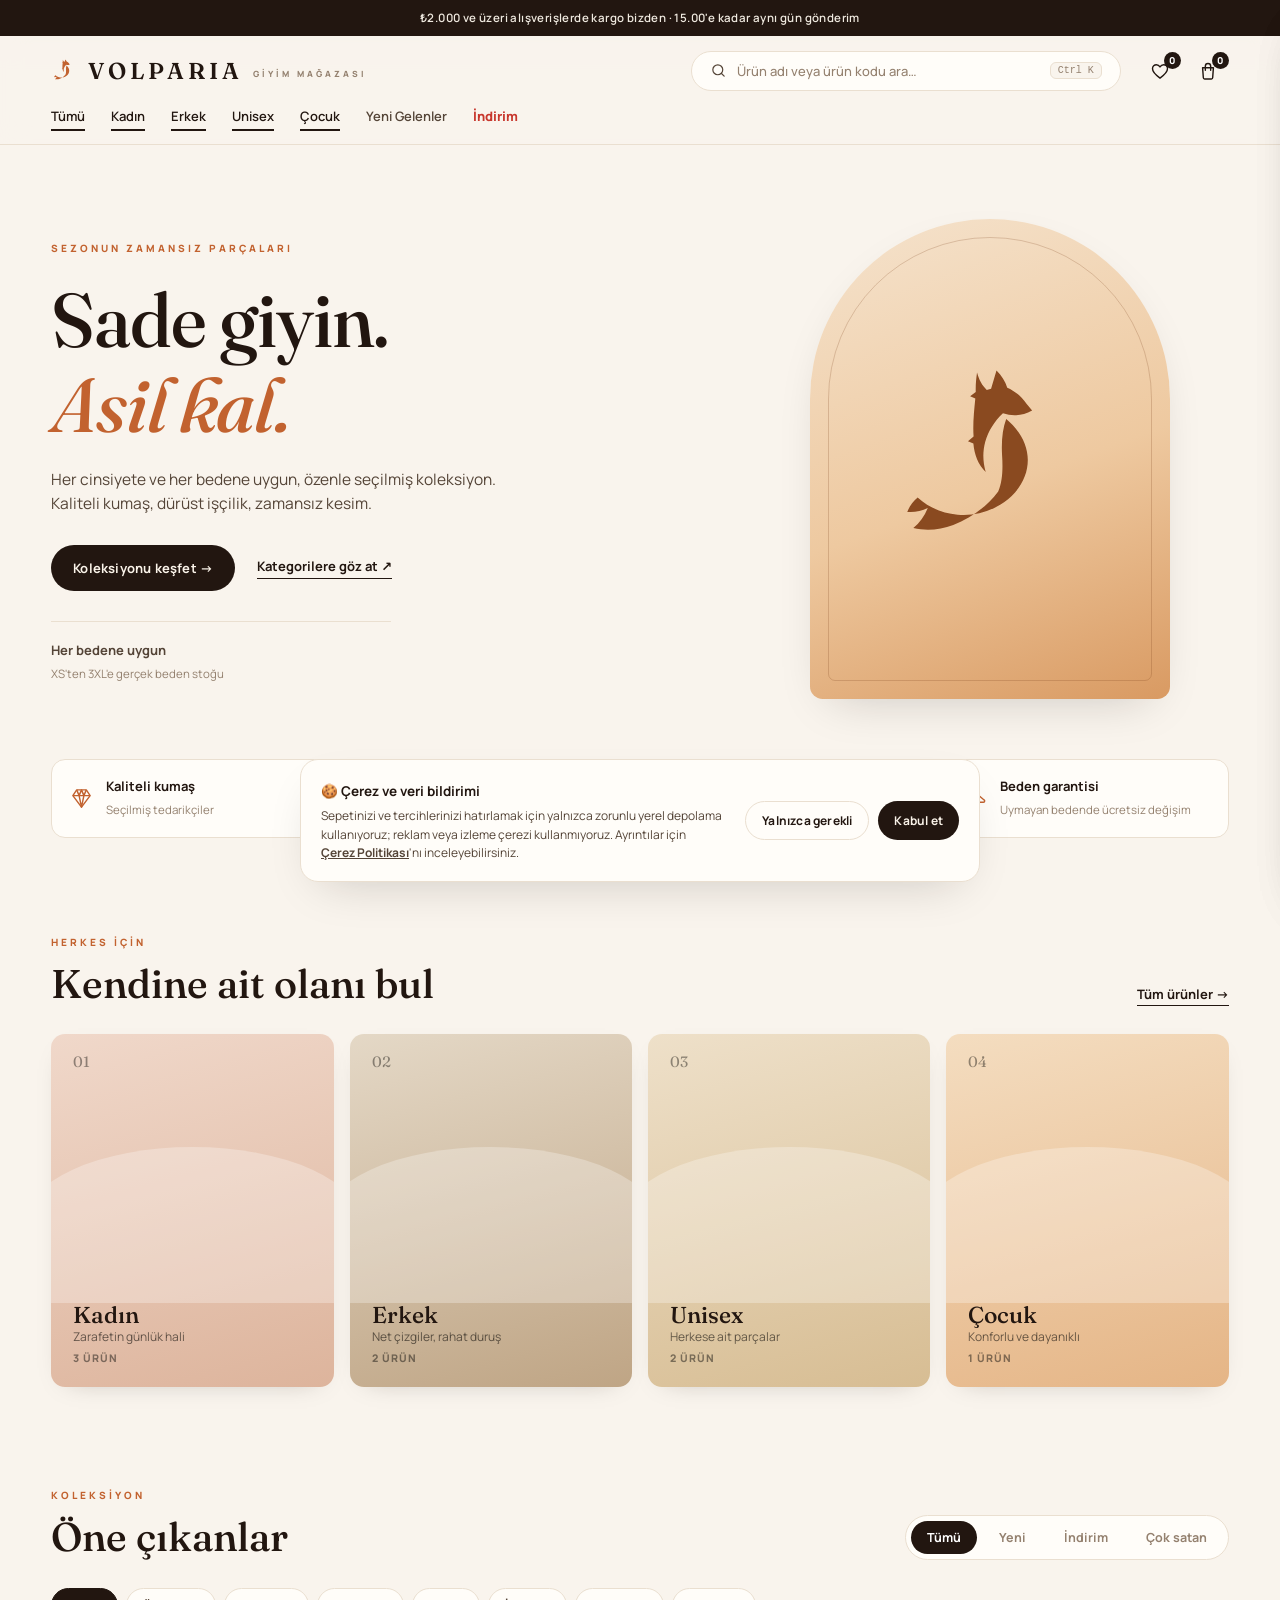
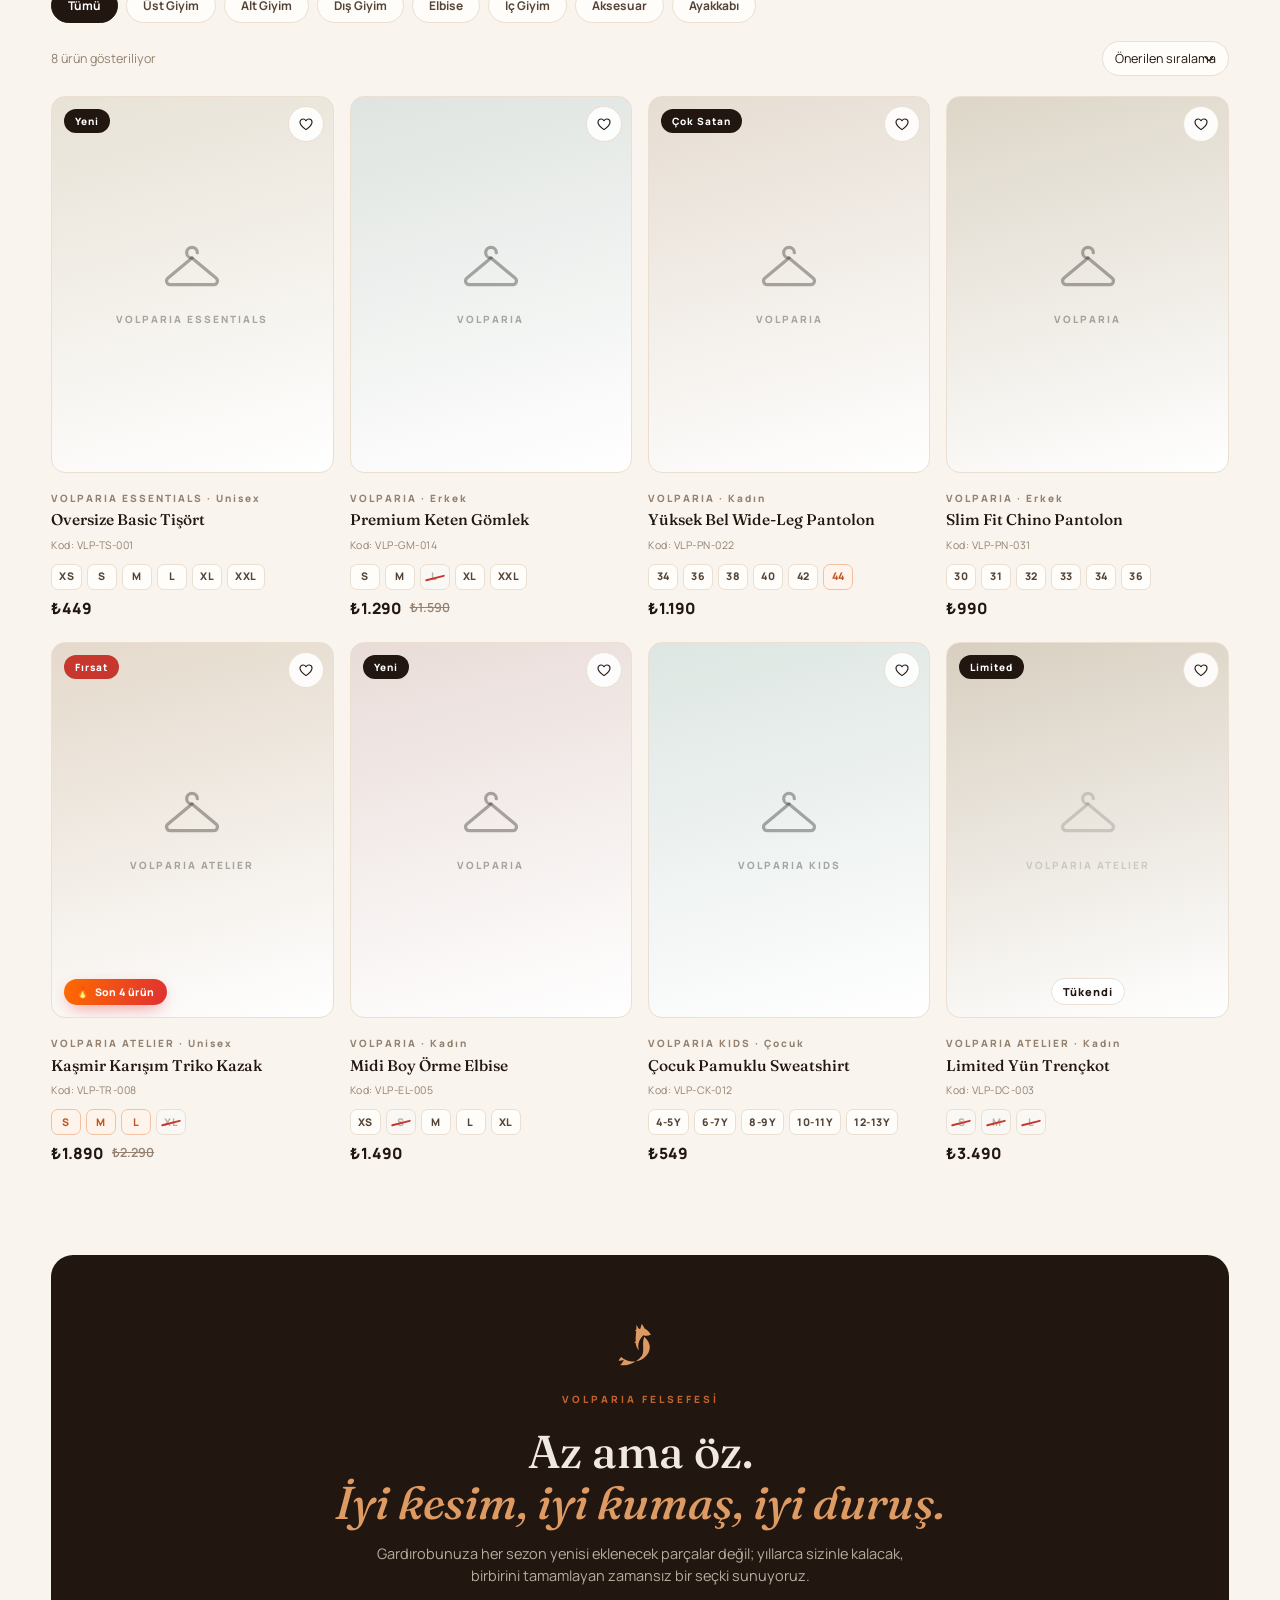
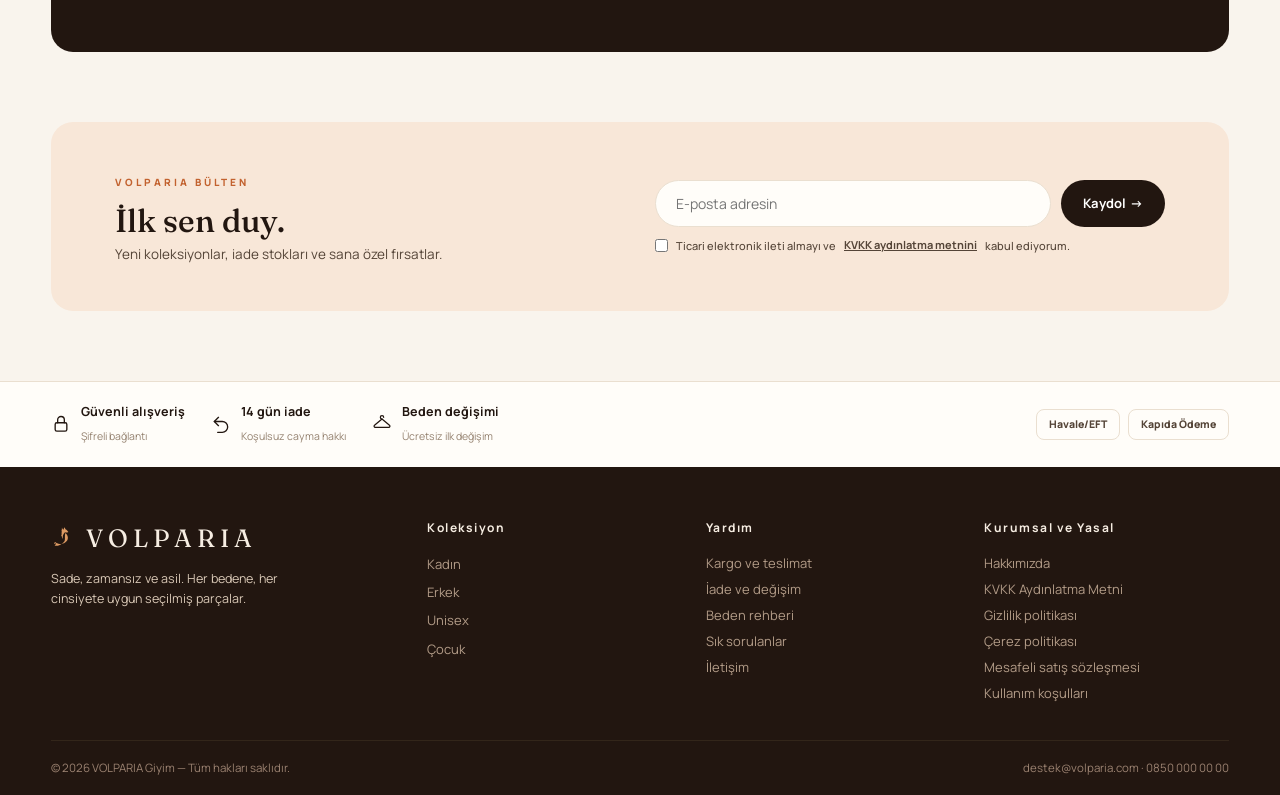
==== commit ff650618: "Tilki renk paleti: pas turuncusu vurgu, sıcak krem zemin, kürk tonlu hero ve kartlar Co-Authored-By:" ====
--- a/index.html
+++ b/index.html
@@ -5,19 +5,19 @@
   <meta name="viewport" content="width=device-width,initial-scale=1,viewport-fit=cover">
   <title>VOLPARIA — Sade Giyin, Asil Kal</title>
   <meta name="description" content="Her cinsiyete ve her bedene uygun, özenle seçilmiş zamansız parçalar. Minimal ve asil giyim mağazası.">
-  <meta name="theme-color" content="#14120f">
+  <meta name="theme-color" content="#221610">
   <meta property="og:title" content="VOLPARIA — Sade Giyin, Asil Kal">
   <meta property="og:description" content="Her cinsiyete ve her bedene uygun, özenle seçilmiş zamansız parçalar.">
   <meta property="og:type" content="website">
   <meta property="og:site_name" content="VOLPARIA">
-  <link rel="icon" href="data:image/svg+xml,%3Csvg xmlns='http://www.w3.org/2000/svg' viewBox='0 0 64 64'%3E%3Crect width='64' height='64' rx='14' fill='%2314120f'/%3E%3Cg transform='translate(4 4) scale(.56)' fill='%23f2ede4'%3E%3Cpath d='M44 10 C45 13.5 46.3 16 48.5 18 L50.5 17.5 L53 9 C55.5 11.5 57 14 58 17 C61.5 18.5 64.5 21 67 24.5 L69.5 27.5 C65 30 60.5 30.3 56 28.8 C52 32.5 49.3 37 47.8 42 C46.6 46.5 46.6 51 48 56 C44.5 52.5 42.8 48 42.3 42.8 L39.8 41.8 L42.4 39.6 C42 34 42.6 28 43.2 22 L40.8 21 L43.4 19 C43.3 15.8 43.6 12.8 44 10 Z'/%3E%3Cpath d='M57.5 31.5 C64 37 67.5 43.5 67.5 50.5 C67.5 58 63.5 65 56.5 70 C50 74.5 42.5 76.5 35 75.8 C27.8 75.1 21.5 72.4 16.5 67.8 C14.3 69.6 12.7 71.9 11.7 74.5 C15 74.8 18.2 74.1 21.2 72.7 C19.6 76.6 17.4 79.6 14.5 82 C20.8 83.4 27 82.8 33 80.5 C41.5 77.2 48.5 72 53.8 65 C55.8 60.5 56 54.5 55.6 48.5 C55.2 42 55.8 36 57.5 31.5 Z'/%3E%3C/g%3E%3C/svg%3E">
+  <link rel="icon" href="data:image/svg+xml,%3Csvg xmlns='http://www.w3.org/2000/svg' viewBox='0 0 64 64'%3E%3Crect width='64' height='64' rx='14' fill='%23221610'/%3E%3Cg transform='translate(4 4) scale(.56)' fill='%23e08a4e'%3E%3Cpath d='M44 10 C45 13.5 46.3 16 48.5 18 L50.5 17.5 L53 9 C55.5 11.5 57 14 58 17 C61.5 18.5 64.5 21 67 24.5 L69.5 27.5 C65 30 60.5 30.3 56 28.8 C52 32.5 49.3 37 47.8 42 C46.6 46.5 46.6 51 48 56 C44.5 52.5 42.8 48 42.3 42.8 L39.8 41.8 L42.4 39.6 C42 34 42.6 28 43.2 22 L40.8 21 L43.4 19 C43.3 15.8 43.6 12.8 44 10 Z'/%3E%3Cpath d='M57.5 31.5 C64 37 67.5 43.5 67.5 50.5 C67.5 58 63.5 65 56.5 70 C50 74.5 42.5 76.5 35 75.8 C27.8 75.1 21.5 72.4 16.5 67.8 C14.3 69.6 12.7 71.9 11.7 74.5 C15 74.8 18.2 74.1 21.2 72.7 C19.6 76.6 17.4 79.6 14.5 82 C20.8 83.4 27 82.8 33 80.5 C41.5 77.2 48.5 72 53.8 65 C55.8 60.5 56 54.5 55.6 48.5 C55.2 42 55.8 36 57.5 31.5 Z'/%3E%3C/g%3E%3C/svg%3E">
   <link rel="preconnect" href="https://fonts.googleapis.com">
   <link rel="preconnect" href="https://fonts.gstatic.com" crossorigin>
   <link href="https://fonts.googleapis.com/css2?family=Fraunces:opsz,wght@9..144,300;9..144,400;9..144,500;9..144,600&family=Manrope:wght@400;500;600;700;800&display=swap" rel="stylesheet">
-  <link rel="stylesheet" href="assets/site.css?v=2">
-  <script src="config.js?v=2"></script>
-  <script src="assets/common.js?v=2" defer></script>
-  <script src="assets/store.js?v=2" defer></script>
+  <link rel="stylesheet" href="assets/site.css?v=4">
+  <script src="config.js?v=4"></script>
+  <script src="assets/common.js?v=4" defer></script>
+  <script src="assets/store.js?v=4" defer></script>
 </head>
 <body>
   <a class="skip" href="#main">İçeriğe geç</a>
--- a/assets/site.css
+++ b/assets/site.css
@@ -1,7 +1,7 @@
 /* ============ LINEA — minimal & asil giyim mağazası ============ */
 :root{
-  --bg:#f6f4f0; --surface:#ffffff; --ink:#16130f; --ink-soft:#4c463e; --muted:#8d857a;
-  --line:#e5e0d7; --accent:#9a7b4f; --accent-soft:#f0e7da;
+  --bg:#f9f4ed; --surface:#fffdf9; --ink:#221610; --ink-soft:#544437; --muted:#94816f;
+  --line:#eadfd0; --accent:#c2622f; --accent-soft:#f8e7d8;
   --danger:#c8372d; --flame1:#ff6a00; --flame2:#e03131; --ok:#22764a;
   --radius:14px; --shadow:0 18px 50px -22px rgba(22,19,15,.22);
   --serif:"Fraunces",Georgia,serif; --sans:"Manrope",system-ui,sans-serif;
@@ -24,9 +24,9 @@
 
 /* buttons */
 .button{display:inline-flex;align-items:center;justify-content:center;gap:8px;font-weight:700;font-size:13px;padding:13px 22px;border-radius:999px;transition:.2s;letter-spacing:.2px}
-.button.dark{background:var(--ink);color:#f6f2ea}
-.button.dark:hover{background:#2c261e;transform:translateY(-1px)}
-.button.light{background:#f6f2ea;color:var(--ink)}
+.button.dark{background:var(--ink);color:#faf3e9}
+.button.dark:hover{background:#33241a;transform:translateY(-1px)}
+.button.light{background:#faf3e9;color:var(--ink)}
 .button.light:hover{background:#fff}
 .button.outline{border:1px solid var(--line);background:var(--surface)}
 .button.outline:hover{border-color:var(--ink)}
@@ -39,7 +39,7 @@
 
 /* ---------- header ---------- */
 .announcement{background:var(--ink);color:#efe9df;text-align:center;font-size:11.5px;font-weight:600;letter-spacing:.4px;padding:9px 14px}
-.site-header{position:sticky;top:0;z-index:60;background:rgba(246,244,240,.92);backdrop-filter:blur(14px);border-bottom:1px solid var(--line)}
+.site-header{position:sticky;top:0;z-index:60;background:rgba(249,244,237,.92);backdrop-filter:blur(14px);border-bottom:1px solid var(--line)}
 .header-main{display:flex;align-items:center;gap:18px;padding:14px 0}
 .mobile-menu{display:none;font-size:20px}
 .brand{display:flex;align-items:center;gap:10px}
@@ -50,7 +50,7 @@
 .login-brand,.admin-logo,.footer-brand{display:flex;align-items:center;gap:10px}
 .login-brand .brand-mark svg,.footer-brand .brand-mark svg{width:25px;height:25px}
 .admin-logo .brand-mark svg{width:22px;height:22px}
-.admin-logo .brand-mark,.footer-brand .brand-mark{color:#cbb289}
+.admin-logo .brand-mark,.footer-brand .brand-mark{color:#dd9a63}
 .admin-logo{flex-wrap:wrap}
 .admin-logo small{flex-basis:100%}
 .search-trigger{flex:1;max-width:430px;margin-left:auto;display:flex;align-items:center;gap:10px;background:var(--surface);border:1px solid var(--line);border-radius:999px;padding:10px 18px;color:var(--muted);font-size:13px;transition:.2s}
@@ -79,9 +79,9 @@
 .proof b{font-size:13px;display:block}
 .proof small{color:var(--muted);font-size:11.5px}
 .hero-art{display:grid;place-items:center}
-.hero-panel{position:relative;width:min(360px,100%);aspect-ratio:3/4;border-radius:200px 200px var(--radius) var(--radius);background:linear-gradient(160deg,#e9e2d6,#d9cfbf 55%,#c4b49c);box-shadow:var(--shadow);overflow:hidden;display:grid;place-items:center}
-.hero-panel i{font-family:var(--serif);font-style:normal;font-size:44px;letter-spacing:14px;color:rgba(22,19,15,.18);transform:rotate(90deg)}
-.hero-panel span{position:absolute;inset:18px;border:1px solid rgba(22,19,15,.14);border-radius:184px 184px 8px 8px}
+.hero-panel{position:relative;width:min(360px,100%);aspect-ratio:3/4;border-radius:200px 200px var(--radius) var(--radius);background:linear-gradient(160deg,#f5e3cd,#eec9a0 55%,#d99a62);box-shadow:var(--shadow);overflow:hidden;display:grid;place-items:center}
+.hero-panel i{font-family:var(--serif);font-style:normal;font-size:44px;letter-spacing:14px;color:rgba(120,62,26,.2);transform:rotate(90deg)}
+.hero-panel span{position:absolute;inset:18px;border:1px solid rgba(120,62,26,.22);border-radius:184px 184px 8px 8px}
 
 /* ---------- trust ---------- */
 .trust{display:grid;grid-template-columns:repeat(4,1fr);gap:14px;padding-bottom:56px}
@@ -155,7 +155,7 @@
 .statement{padding:30px 0 70px}
 .statement-inner{background:var(--ink);color:#efe9df;border-radius:calc(var(--radius) + 8px);padding:64px min(8vw,90px);text-align:center}
 .statement-inner h2{font-size:clamp(28px,4vw,46px);margin:16px 0 14px}
-.statement-inner h2 em{display:block;font-style:italic;color:#cbb289}
+.statement-inner h2 em{display:block;font-style:italic;color:#dd9a63}
 .statement-inner p{max-width:560px;margin-inline:auto;color:#b7ad9e;font-size:14.5px}
 .newsletter{padding:0 0 70px}
 .newsletter-inner{background:var(--accent-soft);border-radius:calc(var(--radius) + 8px);padding:46px min(6vw,64px);display:grid;grid-template-columns:1fr 1fr;gap:30px;align-items:center}
@@ -174,14 +174,14 @@
 .assurance-item small{font-size:10.5px;color:var(--muted)}
 .pay-badges{margin-left:auto;display:flex;gap:8px}
 .pay-badges span{font-size:10.5px;font-weight:800;border:1px solid var(--line);border-radius:8px;padding:6px 12px;color:var(--ink-soft)}
-footer{background:var(--ink);color:#cfc7ba}
+footer{background:var(--ink);color:#d9c8b6}
 .footer-grid{display:grid;grid-template-columns:1.4fr 1fr 1fr 1fr;gap:34px;padding:52px 0 34px}
-.footer-brand{font-family:var(--serif);font-size:25px;letter-spacing:5px;color:#f2ede4;margin-bottom:12px}
+.footer-brand{font-family:var(--serif);font-size:25px;letter-spacing:5px;color:#f6ede2;margin-bottom:12px}
 .footer-grid p{font-size:12.5px;max-width:280px}
-.footer-grid b{display:block;color:#f2ede4;font-size:12px;letter-spacing:1.5px;margin-bottom:13px}
-.footer-grid a,.footer-grid button{display:block;font-size:13px;color:#a89f92;padding:4px 0;text-align:left;transition:.15s}
+.footer-grid b{display:block;color:#f6ede2;font-size:12px;letter-spacing:1.5px;margin-bottom:13px}
+.footer-grid a,.footer-grid button{display:block;font-size:13px;color:#b39c88;padding:4px 0;text-align:left;transition:.15s}
 .footer-grid a:hover,.footer-grid button:hover{color:#fff}
-.footer-bottom{display:flex;justify-content:space-between;gap:14px;border-top:1px solid #2c2820;padding:18px 0;font-size:11.5px;color:#8d8577}
+.footer-bottom{display:flex;justify-content:space-between;gap:14px;border-top:1px solid #33261a;padding:18px 0;font-size:11.5px;color:#9b8271}
 
 /* ---------- overlay / drawers / modals ---------- */
 .overlay{position:fixed;inset:0;background:rgba(22,19,15,.45);opacity:0;pointer-events:none;transition:.25s;z-index:80}
@@ -291,7 +291,7 @@
 /* ---------- admin login ---------- */
 .login-screen{position:fixed;inset:0;z-index:110;background:var(--ink);display:none;place-items:center;padding:5vh 5vw}
 .login-screen.show{display:grid}
-.login-screen .round-close{position:absolute;top:26px;right:26px;background:transparent;color:#cfc7ba;border-color:#3a342b}
+.login-screen .round-close{position:absolute;top:26px;right:26px;background:transparent;color:#d9c8b6;border-color:#453324}
 .login-card{width:min(400px,100%);background:var(--bg);border-radius:calc(var(--radius) + 6px);padding:38px 34px;display:flex;flex-direction:column;gap:13px}
 .login-brand{font-family:var(--serif);font-size:26px;letter-spacing:6px}
 .login-card h1{font-size:26px}
@@ -304,21 +304,21 @@
 /* ---------- admin app ---------- */
 .admin-app{position:fixed;inset:0;z-index:100;background:var(--bg);display:none;grid-template-columns:250px 1fr}
 .admin-app.show{display:grid}
-.admin-sidebar{background:var(--ink);color:#cfc7ba;display:flex;flex-direction:column;padding:26px 18px;gap:20px;overflow-y:auto}
-.admin-logo{font-family:var(--serif);font-size:23px;letter-spacing:5px;color:#f2ede4;padding:0 8px}
-.admin-logo small{display:block;font-family:var(--sans);font-size:8.5px;letter-spacing:3px;color:#8d8577;margin-top:4px}
+.admin-sidebar{background:var(--ink);color:#d9c8b6;display:flex;flex-direction:column;padding:26px 18px;gap:20px;overflow-y:auto}
+.admin-logo{font-family:var(--serif);font-size:23px;letter-spacing:5px;color:#f6ede2;padding:0 8px}
+.admin-logo small{display:block;font-family:var(--sans);font-size:8.5px;letter-spacing:3px;color:#9b8271;margin-top:4px}
 #adminNav{display:flex;flex-direction:column;gap:3px;flex:1}
-#adminNav button{display:flex;align-items:center;gap:11px;padding:11px 13px;border-radius:11px;font-size:13px;font-weight:600;color:#a89f92;text-align:left;transition:.15s}
-#adminNav button:hover{background:#241f18;color:#fff}
-#adminNav button.active{background:#2c261e;color:#fff}
+#adminNav button{display:flex;align-items:center;gap:11px;padding:11px 13px;border-radius:11px;font-size:13px;font-weight:600;color:#b39c88;text-align:left;transition:.15s}
+#adminNav button:hover{background:#2a1e14;color:#fff}
+#adminNav button.active{background:#33241a;color:#fff}
 #adminNav button i{font-style:normal;font-size:15px;width:19px;text-align:center}
 #adminNav button b{margin-left:auto;background:var(--danger);color:#fff;font-size:9.5px;min-width:18px;height:18px;border-radius:99px;display:grid;place-items:center;padding-inline:5px}
-.storage-state{display:flex;align-items:center;gap:10px;background:#241f18;border-radius:12px;padding:12px 13px}
-.storage-state i{width:9px;height:9px;border-radius:50%;background:#8d8577;flex-shrink:0}
+.storage-state{display:flex;align-items:center;gap:10px;background:#2a1e14;border-radius:12px;padding:12px 13px}
+.storage-state i{width:9px;height:9px;border-radius:50%;background:#9b8271;flex-shrink:0}
 .storage-state i.online{background:#4ade80;box-shadow:0 0 0 4px rgba(74,222,128,.15)}
-.storage-state b{font-size:11.5px;color:#f2ede4;display:block}
-.storage-state small{font-size:10px;color:#8d8577}
-.admin-exit{border:1px solid #3a342b;border-radius:11px;padding:11px;font-size:12.5px;font-weight:700;color:#cfc7ba;transition:.15s}
+.storage-state b{font-size:11.5px;color:#f6ede2;display:block}
+.storage-state small{font-size:10px;color:#9b8271}
+.admin-exit{border:1px solid #453324;border-radius:11px;padding:11px;font-size:12.5px;font-weight:700;color:#d9c8b6;transition:.15s}
 .admin-exit:hover{background:#c8372d;border-color:#c8372d;color:#fff}
 .admin-main{overflow-y:auto;padding:30px min(3.4vw,42px) 60px}
 .admin-top{display:flex;align-items:center;justify-content:space-between;gap:16px;margin-bottom:26px}
@@ -391,15 +391,15 @@
 #adminNav button i{display:grid;place-items:center}
 #adminNav button i svg{width:16px;height:16px}
 .line-art svg{width:26px;height:26px}
-select{appearance:none;-webkit-appearance:none;background-image:url("data:image/svg+xml,%3Csvg xmlns='http://www.w3.org/2000/svg' viewBox='0 0 24 24' fill='none' stroke='%2316130f' stroke-width='2' stroke-linecap='round' stroke-linejoin='round'%3E%3Cpath d='m6 9 6 6 6-6'/%3E%3C/svg%3E");background-repeat:no-repeat;background-position:right 12px center;background-size:14px;padding-right:34px}
+select{appearance:none;-webkit-appearance:none;background-image:url("data:image/svg+xml,%3Csvg xmlns='http://www.w3.org/2000/svg' viewBox='0 0 24 24' fill='none' stroke='%23221610' stroke-width='2' stroke-linecap='round' stroke-linejoin='round'%3E%3Cpath d='m6 9 6 6 6-6'/%3E%3C/svg%3E");background-repeat:no-repeat;background-position:right 12px center;background-size:14px;padding-right:34px}
 
 /* ---------- tilki logosu ---------- */
 .brand-mark svg,.hero-fox svg,.statement-fox svg{display:block}
 .hero-fox{position:relative;z-index:1;transform:none !important;width:100%}
-.hero-fox svg{width:min(220px,60%);height:auto;margin:auto;color:rgba(22,19,15,.72)}
+.hero-fox svg{width:min(220px,60%);height:auto;margin:auto;color:#8a4a20}
 .hero-panel{display:grid;place-items:center}
 .statement-fox{display:block;margin:0 auto 10px}
-.statement-fox svg{width:56px;height:56px;color:#cbb289;margin:auto}
+.statement-fox svg{width:56px;height:56px;color:#dd9a63;margin:auto}
 
 /* ---------- kategori çipleri ---------- */
 .category-chips{display:flex;flex-wrap:wrap;gap:8px;margin-bottom:18px}
@@ -445,10 +445,13 @@
 .cookie-actions{display:flex;gap:9px}
 .cookie-actions .button{padding:10px 16px;font-size:12px}
 
+/* ---------- ödeme iframe ---------- */
+.payment-frame{width:100%;min-height:480px;border:1px solid var(--line);border-radius:12px;background:#fff;margin-top:14px}
+
 /* ---------- footer sosyal ---------- */
 .footer-social{display:flex;gap:9px;margin-top:14px}
-.footer-social a{width:36px;height:36px;border-radius:50%;border:1px solid #3a342b;display:grid;place-items:center;color:#a89f92;transition:.15s}
-.footer-social a:hover{border-color:#f2ede4;color:#f2ede4}
+.footer-social a{width:36px;height:36px;border-radius:50%;border:1px solid #453324;display:grid;place-items:center;color:#b39c88;transition:.15s}
+.footer-social a:hover{border-color:#f6ede2;color:#f6ede2}
 .footer-social svg{width:17px;height:17px}
 
 /* ---------- admin ek bileşenler ---------- */
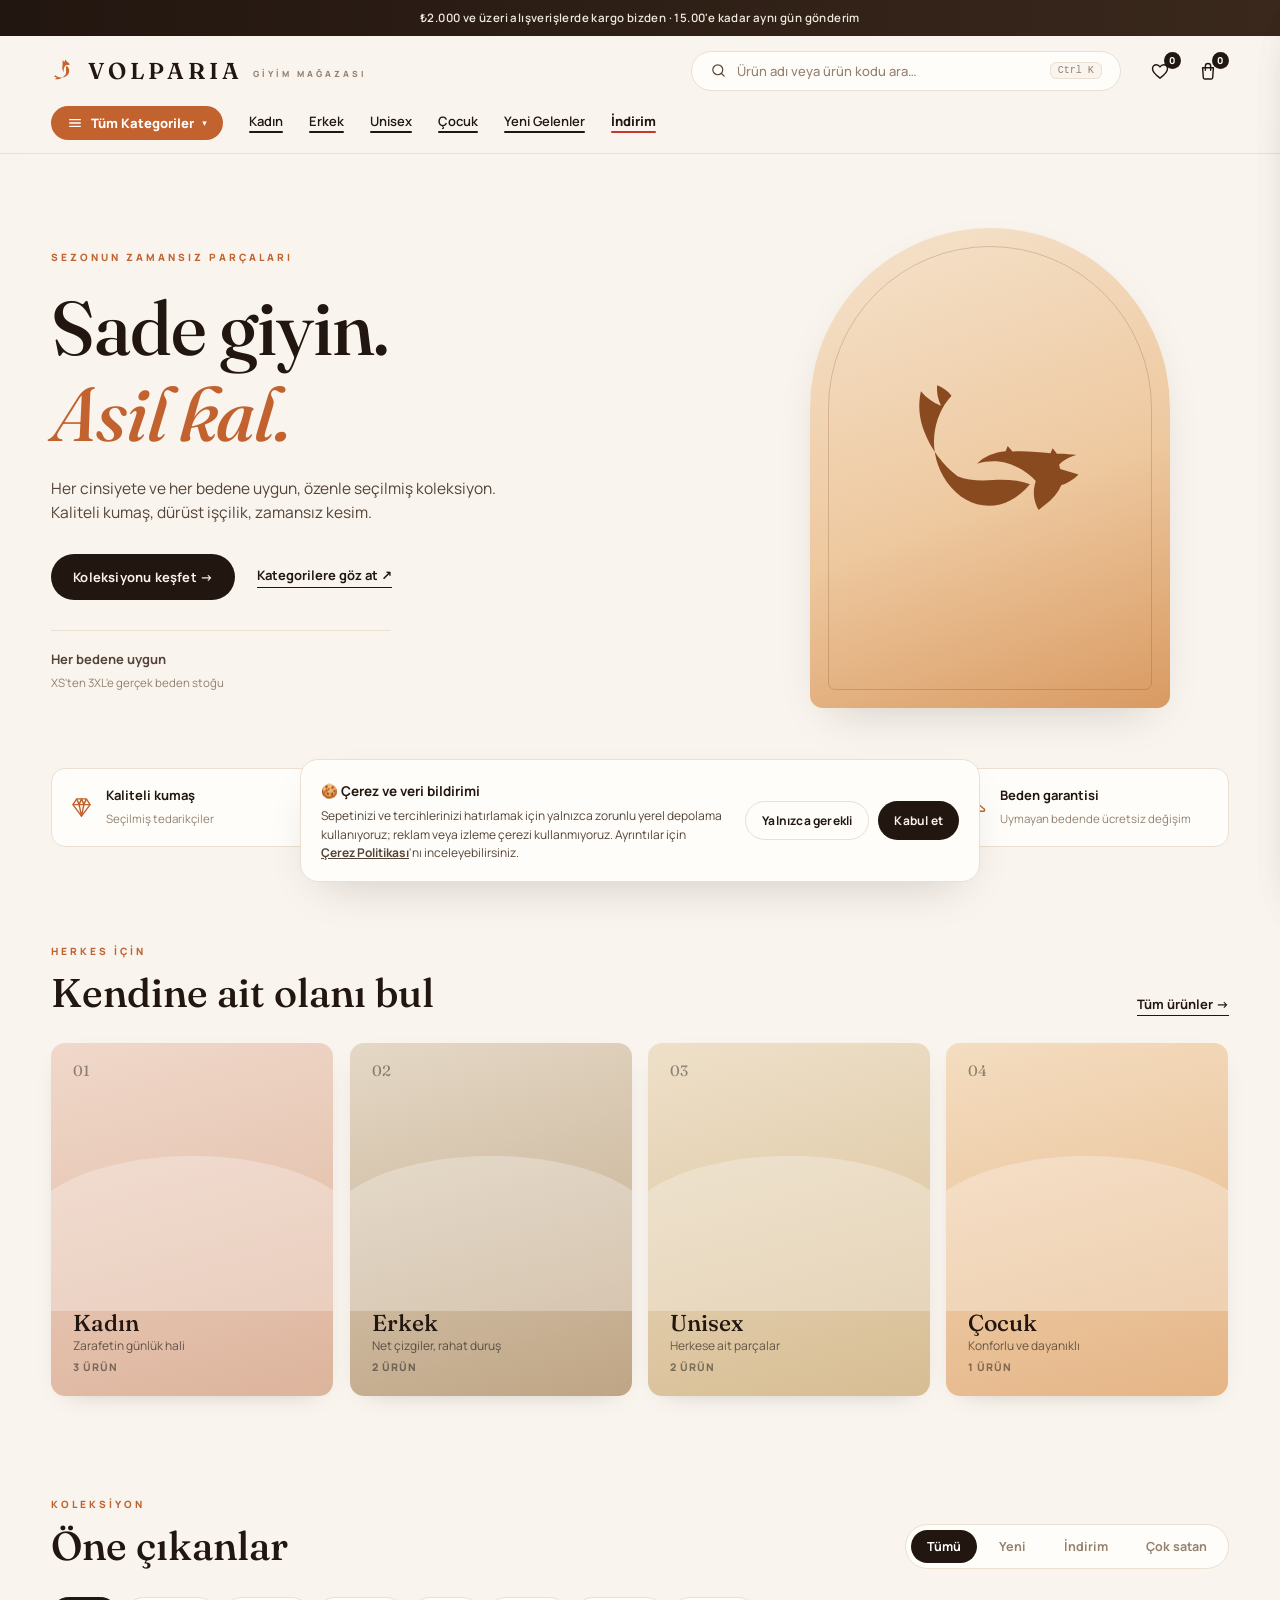
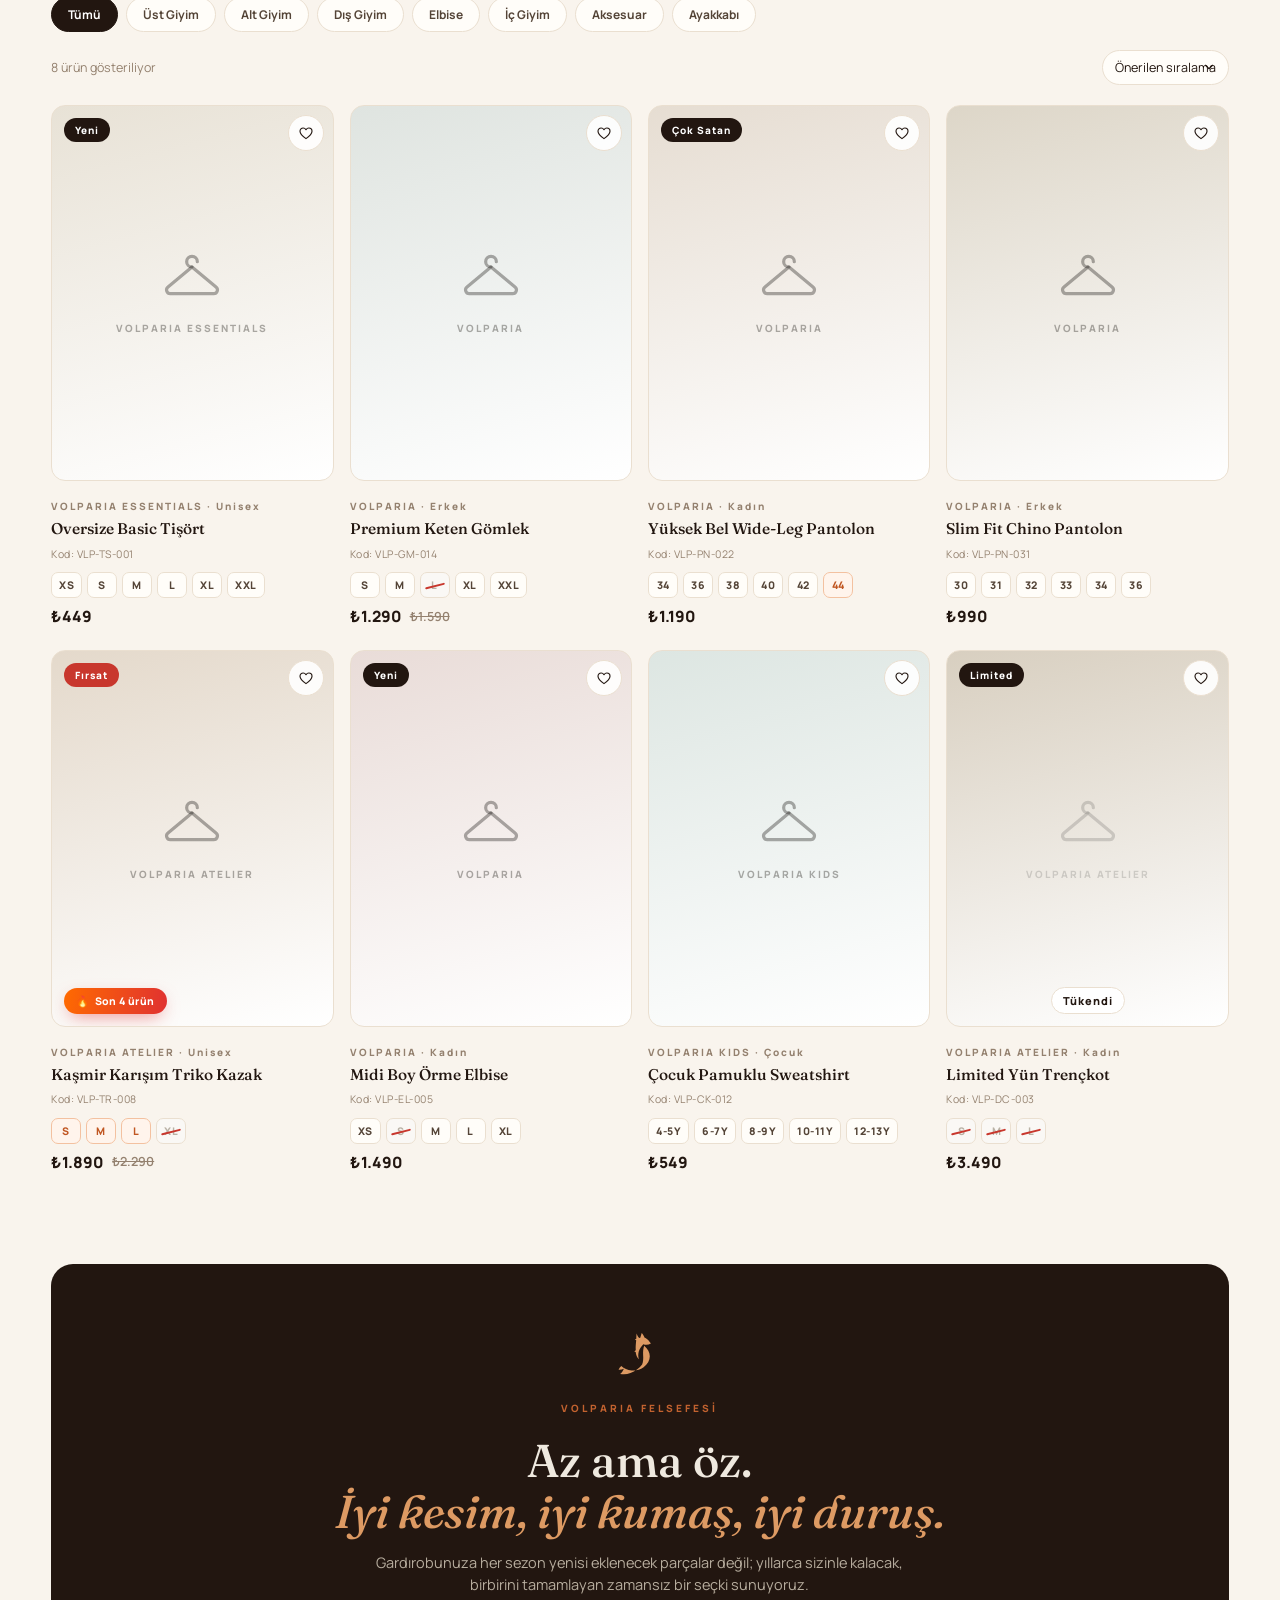
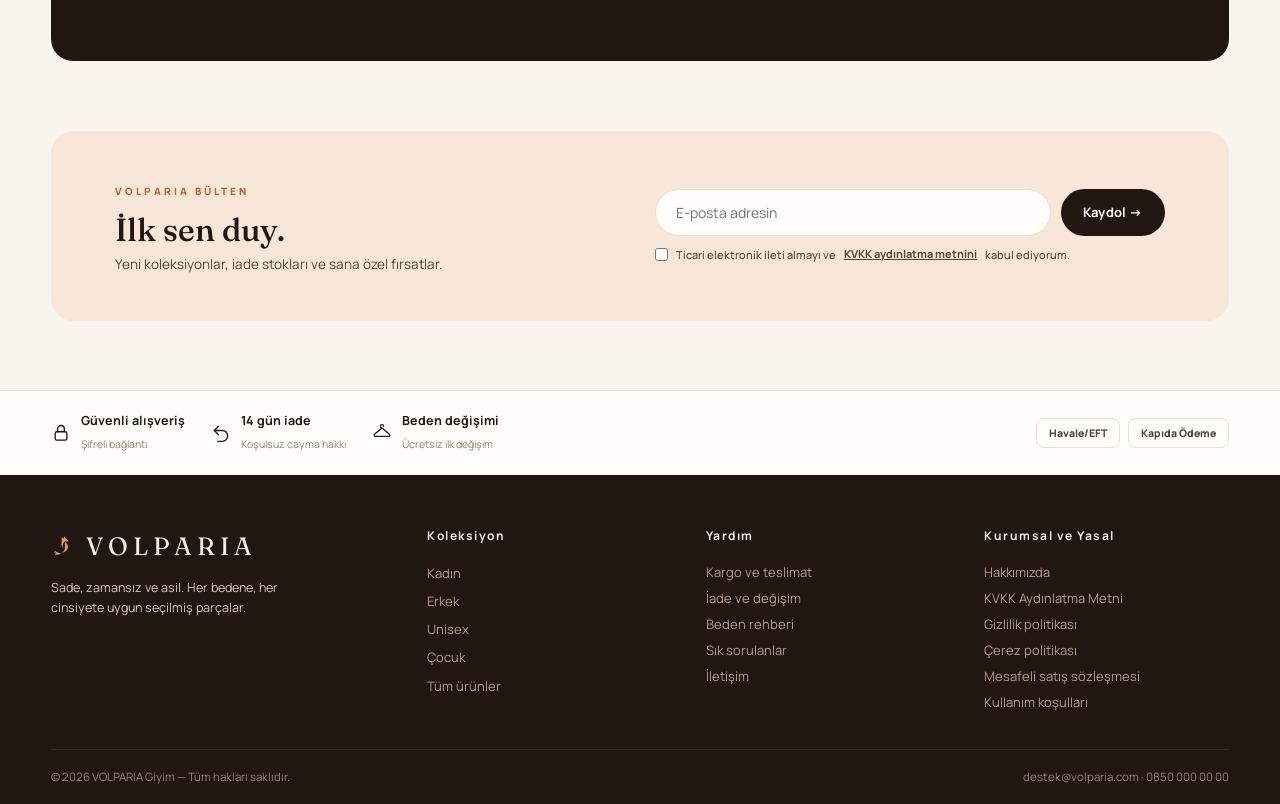
==== commit 9a8bb8fc: "Mega-menu tikla-ac + profesyonel animasyon katmani - Mega-menu artik hover yerine 'Tum Kategoriler' " ====
--- a/index.html
+++ b/index.html
@@ -14,10 +14,10 @@
   <link rel="preconnect" href="https://fonts.googleapis.com">
   <link rel="preconnect" href="https://fonts.gstatic.com" crossorigin>
   <link href="https://fonts.googleapis.com/css2?family=Fraunces:opsz,wght@9..144,300;9..144,400;9..144,500;9..144,600&family=Manrope:wght@400;500;600;700;800&display=swap" rel="stylesheet">
-  <link rel="stylesheet" href="assets/site.css?v=4">
-  <script src="config.js?v=4"></script>
-  <script src="assets/common.js?v=4" defer></script>
-  <script src="assets/store.js?v=4" defer></script>
+  <link rel="stylesheet" href="assets/site.css?v=6">
+  <script src="config.js?v=6"></script>
+  <script src="assets/common.js?v=6" defer></script>
+  <script src="assets/store.js?v=6" defer></script>
 </head>
 <body>
   <a class="skip" href="#main">İçeriğe geç</a>
@@ -39,15 +39,16 @@
           <button id="cartButton" aria-label="Sepeti aç"><svg viewBox="0 0 24 24" fill="none" stroke="currentColor" stroke-width="1.7" stroke-linecap="round" stroke-linejoin="round"><path d="M5.5 8h13l-.9 12.1a1.5 1.5 0 0 1-1.5 1.4H7.9a1.5 1.5 0 0 1-1.5-1.4L5.5 8z"/><path d="M8.8 11V6.2a3.2 3.2 0 0 1 6.4 0V11"/></svg><b id="cartCount">0</b></button>
         </nav>
       </div>
-      <nav class="category-nav shell" id="categoryNav" aria-label="Koleksiyonlar">
-        <a href="#products" data-gender-link="">Tümü</a>
-        <a href="#products" data-gender-link="kadin">Kadın</a>
-        <a href="#products" data-gender-link="erkek">Erkek</a>
-        <a href="#products" data-gender-link="unisex">Unisex</a>
-        <a href="#products" data-gender-link="cocuk">Çocuk</a>
-        <a href="#products" data-filter-link="new">Yeni Gelenler</a>
-        <a class="sale-link" href="#products" data-filter-link="sale">İndirim</a>
+      <nav class="category-nav shell" id="categoryNav" aria-label="Kategoriler">
+        <button class="mega-trigger" id="megaTrigger"><svg viewBox="0 0 24 24" fill="none" stroke="currentColor" stroke-width="1.9" stroke-linecap="round"><path d="M4 7h16M4 12h16M4 17h16"/></svg>Tüm Kategoriler<span class="caret">▾</span></button>
+        <a data-nav-gender="kadin" href="kategori.html?cinsiyet=kadin">Kadın</a>
+        <a data-nav-gender="erkek" href="kategori.html?cinsiyet=erkek">Erkek</a>
+        <a data-nav-gender="unisex" href="kategori.html?cinsiyet=unisex">Unisex</a>
+        <a data-nav-gender="cocuk" href="kategori.html?cinsiyet=cocuk">Çocuk</a>
+        <a href="kategori.html?filtre=new">Yeni Gelenler</a>
+        <a class="sale-link" href="kategori.html?filtre=sale">İndirim</a>
       </nav>
+      <div class="mega-menu" id="megaMenu"></div>
     </header>
 
     <main id="main">
@@ -136,7 +137,7 @@
           <p>Sade, zamansız ve asil. Her bedene, her cinsiyete uygun seçilmiş parçalar.</p>
           <div class="footer-social" id="footerSocial"></div>
         </div>
-        <div><b>Koleksiyon</b><a href="#products" data-gender-link="kadin">Kadın</a><a href="#products" data-gender-link="erkek">Erkek</a><a href="#products" data-gender-link="unisex">Unisex</a><a href="#products" data-gender-link="cocuk">Çocuk</a></div>
+        <div><b>Koleksiyon</b><a href="kategori.html?cinsiyet=kadin">Kadın</a><a href="kategori.html?cinsiyet=erkek">Erkek</a><a href="kategori.html?cinsiyet=unisex">Unisex</a><a href="kategori.html?cinsiyet=cocuk">Çocuk</a><a href="kategori.html">Tüm ürünler</a></div>
         <div><b>Yardım</b><button data-page="shipping">Kargo ve teslimat</button><button data-page="returns">İade ve değişim</button><button data-page="sizes">Beden rehberi</button><button data-page="faq">Sık sorulanlar</button><button data-page="contact">İletişim</button></div>
         <div><b>Kurumsal ve Yasal</b><button data-page="about">Hakkımızda</button><button data-page="kvkk">KVKK Aydınlatma Metni</button><button data-page="privacy">Gizlilik politikası</button><button data-page="cookies">Çerez politikası</button><button data-page="distance">Mesafeli satış sözleşmesi</button><button data-page="terms">Kullanım koşulları</button></div>
       </div>
--- a/assets/site.css
+++ b/assets/site.css
@@ -395,8 +395,9 @@
 
 /* ---------- tilki logosu ---------- */
 .brand-mark svg,.hero-fox svg,.statement-fox svg{display:block}
-.hero-fox{position:relative;z-index:1;transform:none !important;width:100%}
+.hero-fox{position:relative;z-index:1;width:100%;animation:foxFloat 6.5s ease-in-out infinite}
 .hero-fox svg{width:min(220px,60%);height:auto;margin:auto;color:#8a4a20}
+@keyframes foxFloat{0%,100%{transform:translateY(0) rotate(-1deg)}50%{transform:translateY(-12px) rotate(1deg)}}
 .hero-panel{display:grid;place-items:center}
 .statement-fox{display:block;margin:0 auto 10px}
 .statement-fox svg{width:56px;height:56px;color:#dd9a63;margin:auto}
@@ -472,6 +473,179 @@
 .category-row button.danger{color:var(--danger)}
 #adminNav button b{margin-left:auto;background:var(--danger);color:#fff;font-size:9.5px;min-width:18px;height:18px;border-radius:99px;display:grid;place-items:center;padding-inline:5px}
 
+/* ---------- Trendyol tarzı mega-menü ---------- */
+.category-nav{position:relative;align-items:center}
+.mega-trigger{display:inline-flex;align-items:center;gap:8px;white-space:nowrap;font-size:13px;font-weight:800;color:#fff;background:var(--accent);border-radius:999px;padding:8px 16px;transition:.15s}
+.mega-trigger:hover{background:#a8531f}
+.mega-trigger svg{width:16px;height:16px}
+.mega-trigger .caret{font-size:9px;transition:.2s}
+.category-nav.mega-open .mega-trigger .caret{transform:rotate(180deg)}
+.mega-menu{position:absolute;left:0;right:0;top:100%;z-index:70;background:var(--surface);border-top:1px solid var(--line);border-bottom:1px solid var(--line);box-shadow:0 22px 40px -26px rgba(34,22,16,.4);padding:0;opacity:0;visibility:hidden;transform:translateY(-8px);transition:.18s;overflow:hidden;pointer-events:none}
+.mega-menu.show{opacity:1;visibility:visible;transform:none;pointer-events:auto}
+.mega-inner{display:grid;grid-template-columns:198px 1fr;min-height:330px;width:min(1220px,92vw);margin:0 auto}
+.mega-side{background:var(--bg);border-right:1px solid var(--line);padding:16px 12px;display:flex;flex-direction:column;gap:2px}
+.mega-side button{display:flex;align-items:center;justify-content:space-between;gap:8px;padding:11px 14px;border-radius:11px;font-size:13.5px;font-weight:700;color:var(--ink-soft);text-align:left;transition:.12s}
+.mega-side button:hover,.mega-side button.active{background:var(--surface);color:var(--ink)}
+.mega-side button.active{box-shadow:inset 3px 0 0 var(--accent)}
+.mega-side button i{font-style:normal;color:var(--muted);font-size:14px}
+.mega-side .mega-side-sep{height:1px;background:var(--line);margin:8px 4px}
+.mega-body{padding:22px 26px;display:grid;grid-template-columns:1fr 1fr 232px;gap:20px}
+.mega-group b{display:block;font-size:11px;letter-spacing:1.5px;color:var(--accent);font-weight:800;margin-bottom:12px}
+.mega-group a{display:flex;align-items:center;justify-content:space-between;gap:10px;font-size:13px;color:var(--ink-soft);padding:6px 0;transition:.12s;border-bottom:1px solid transparent}
+.mega-group a:hover{color:var(--ink);padding-left:4px}
+.mega-group a span{font-size:11px;color:var(--muted)}
+.mega-group a.strong{font-weight:700;color:var(--ink)}
+.mega-promo{border-radius:16px;overflow:hidden;background:linear-gradient(160deg,#f5e3cd,#d99a62);padding:22px;display:flex;flex-direction:column;justify-content:space-between;position:relative;min-height:280px}
+.mega-promo .promo-fox{position:absolute;right:-14px;bottom:-10px;width:150px;color:rgba(90,45,20,.22)}
+.mega-promo .promo-fox svg{width:100%;height:auto}
+.mega-promo span.eyebrow{color:#7a3d18}
+.mega-promo h4{font-family:var(--serif);font-size:24px;font-weight:500;color:#3a1f0e;margin:8px 0 4px;position:relative;z-index:1}
+.mega-promo p{font-size:12px;color:#6b3a1c;position:relative;z-index:1}
+.mega-promo .button{align-self:flex-start;position:relative;z-index:1;margin-top:14px;padding:10px 18px;font-size:12px}
+
+/* ---------- kategori sayfası ---------- */
+.cat-page{padding-bottom:70px}
+.breadcrumb{display:flex;flex-wrap:wrap;gap:7px;align-items:center;font-size:12px;color:var(--muted);padding:20px 0 4px}
+.breadcrumb a{color:var(--muted);transition:.12s}
+.breadcrumb a:hover{color:var(--accent)}
+.breadcrumb span.sep{opacity:.5}
+.breadcrumb b{color:var(--ink);font-weight:700}
+.cat-head{display:flex;align-items:flex-end;justify-content:space-between;gap:20px;flex-wrap:wrap;margin:6px 0 22px}
+.cat-head h1{font-size:clamp(28px,4vw,44px);font-family:var(--serif);font-weight:500}
+.cat-head .cat-sub{font-size:13px;color:var(--muted);margin-top:6px}
+.cat-layout{display:grid;grid-template-columns:262px 1fr;gap:28px;align-items:start}
+.cat-sidebar{position:sticky;top:132px;display:flex;flex-direction:column;gap:8px;background:var(--surface);border:1px solid var(--line);border-radius:var(--radius);padding:8px}
+.filter-group{border-bottom:1px solid var(--line);padding:12px 12px 14px}
+.filter-group:last-child{border-bottom:0}
+.filter-group>h4{font-size:12px;letter-spacing:1px;font-weight:800;color:var(--ink);margin-bottom:11px;text-transform:uppercase}
+.filter-list{display:flex;flex-direction:column;gap:2px;max-height:230px;overflow-y:auto}
+.filter-list button{display:flex;align-items:center;justify-content:space-between;gap:8px;padding:8px 10px;border-radius:9px;font-size:13px;font-weight:600;color:var(--ink-soft);text-align:left;transition:.12s}
+.filter-list button:hover{background:var(--bg)}
+.filter-list button.active{background:var(--accent-soft);color:var(--accent)}
+.filter-list button span{font-size:11px;color:var(--muted)}
+.filter-list button.active span{color:var(--accent)}
+.size-filter{display:flex;flex-wrap:wrap;gap:7px}
+.size-filter button{min-width:42px;height:38px;padding:0 10px;border:1.5px solid var(--line);border-radius:9px;font-size:12.5px;font-weight:800;color:var(--ink-soft);transition:.12s}
+.size-filter button:hover{border-color:var(--ink)}
+.size-filter button.active{border-color:var(--accent);background:var(--accent);color:#fff}
+.filter-toggle{display:flex;align-items:center;gap:9px;font-size:13px;font-weight:600;color:var(--ink-soft);cursor:pointer}
+.filter-toggle input{width:auto}
+.filter-clear{font-size:12px;font-weight:700;color:var(--accent);padding:10px 12px 4px}
+.cat-toolbar{display:flex;align-items:center;justify-content:space-between;gap:14px;margin-bottom:18px;flex-wrap:wrap}
+.cat-toolbar .count{font-size:13px;color:var(--muted)}
+.cat-toolbar select{width:auto;font-size:12.5px;padding:9px 14px;border-radius:999px}
+.cat-active-chips{display:flex;flex-wrap:wrap;gap:8px;margin-bottom:16px}
+.cat-active-chips .achip{display:inline-flex;align-items:center;gap:6px;background:var(--accent-soft);color:var(--accent);font-size:11.5px;font-weight:700;border-radius:999px;padding:6px 12px}
+.cat-active-chips .achip button{color:var(--accent);font-size:13px}
+.filter-toggle-mobile{display:none}
+.cat-sidebar .sidebar-close{display:none}
+
+/* ============ ANİMASYON & CİLA ============ */
+:root{--ease:cubic-bezier(.2,.7,.2,1)}
+/* kaydırınca beliren bölümler */
+.reveal{opacity:0;transform:translateY(22px);transition:opacity .7s var(--ease) var(--rd,0s),transform .7s var(--ease) var(--rd,0s);will-change:opacity,transform}
+.reveal.in{opacity:1;transform:none}
+
+/* header kaydırma durumu */
+.site-header{transition:box-shadow .35s var(--ease),background .35s var(--ease)}
+.site-header.scrolled{box-shadow:0 10px 34px -24px rgba(34,22,16,.5)}
+
+/* buton mikro-etkileşim */
+.button{transition:background .2s var(--ease),color .2s,transform .18s var(--ease),box-shadow .25s var(--ease)}
+.button:active{transform:translateY(0) scale(.96)}
+.button.dark:hover{box-shadow:0 14px 26px -14px rgba(34,22,16,.55)}
+.round-close{transition:background .2s,color .2s,transform .2s var(--ease)}
+.round-close:hover{transform:rotate(90deg)}
+.mega-trigger{transition:background .18s var(--ease),transform .18s var(--ease),box-shadow .2s}
+.mega-trigger:active{transform:scale(.96)}
+
+/* navigasyon alt çizgi kayması */
+.category-nav a{position:relative;border-bottom:0 !important}
+.category-nav a::after{content:"";position:absolute;left:0;right:100%;bottom:1px;height:2px;background:var(--ink);border-radius:2px;transition:right .28s var(--ease)}
+.category-nav .sale-link::after{background:var(--danger)}
+.category-nav a:hover::after,.category-nav a.active::after{right:0}
+
+/* ürün kartı: giriş animasyonu + görsel yakınlaşma */
+@keyframes cardUp{from{opacity:0;transform:translateY(16px)}to{opacity:1;transform:none}}
+.product-grid .product-card{animation:cardUp .5s var(--ease) both}
+.product-grid .product-card:nth-child(1){animation-delay:.02s}
+.product-grid .product-card:nth-child(2){animation-delay:.07s}
+.product-grid .product-card:nth-child(3){animation-delay:.12s}
+.product-grid .product-card:nth-child(4){animation-delay:.17s}
+.product-grid .product-card:nth-child(5){animation-delay:.22s}
+.product-grid .product-card:nth-child(6){animation-delay:.27s}
+.product-grid .product-card:nth-child(7){animation-delay:.3s}
+.product-grid .product-card:nth-child(8){animation-delay:.33s}
+.product-grid .product-card:nth-child(n+9){animation-delay:.36s}
+.product-art{transition:transform .35s var(--ease),box-shadow .35s var(--ease)}
+.product-photo,.product-placeholder{transition:transform .55s var(--ease)}
+.product-card:hover .product-art{transform:translateY(-4px);box-shadow:0 22px 40px -24px rgba(34,22,16,.4)}
+.product-card:hover .product-photo{transform:scale(1.06)}
+.product-card:hover .product-placeholder{transform:scale(1.05)}
+.badge,.badge-flame{transition:transform .35s var(--ease)}
+.product-card:hover .badge{transform:translateY(-2px)}
+.favorite{transition:transform .2s var(--ease),color .2s,background .2s}
+.favorite:active{transform:scale(.8)}
+.favorite.active{animation:favPop .4s var(--ease)}
+@keyframes favPop{0%{transform:scale(1)}40%{transform:scale(1.35)}100%{transform:scale(1)}}
+.size-chip{transition:transform .18s var(--ease),border-color .18s,background .18s}
+.product-card:hover .size-chip{border-color:var(--muted)}
+
+/* cinsiyet kartı cilası */
+.gender-card{transition:transform .35s var(--ease),box-shadow .35s var(--ease)}
+.gender-card .silhouette{transition:transform .5s var(--ease),background .3s}
+.gender-card:hover{transform:translateY(-6px);box-shadow:0 26px 44px -22px rgba(34,22,16,.45)}
+.gender-card:hover .silhouette{transform:scale(1.08) translateY(-6px)}
+.gender-card h3{transition:transform .3s var(--ease)}
+.gender-card:hover h3{transform:translateX(3px)}
+.gender-card::after{content:"→";position:absolute;top:20px;right:22px;font-size:18px;color:rgba(34,22,16,.55);opacity:0;transform:translateX(-6px);transition:.3s var(--ease)}
+.gender-card:hover::after{opacity:1;transform:none}
+
+/* sepet ikonu zıplaması */
+@keyframes cartPop{0%{transform:scale(1)}30%{transform:scale(1.28)}55%{transform:scale(.9)}100%{transform:scale(1)}}
+#cartButton.pop svg{animation:cartPop .5s var(--ease)}
+.header-actions b{transition:transform .25s var(--ease)}
+#cartButton.pop b{transform:scale(1.25)}
+
+/* mega-menü akıcı açılış + içerik kayması */
+.mega-menu{transition:opacity .22s var(--ease),transform .26s var(--ease),visibility .26s}
+.mega-menu.show .mega-side>*{animation:megaSlide .34s var(--ease) both}
+.mega-menu.show .mega-group,.mega-menu.show .mega-promo{animation:megaSlide .4s var(--ease) both}
+.mega-menu.show .mega-body .mega-group:nth-child(2){animation-delay:.05s}
+.mega-menu.show .mega-promo{animation-delay:.09s}
+@keyframes megaSlide{from{opacity:0;transform:translateY(9px)}to{opacity:1;transform:none}}
+.mega-side button,.mega-group a{transition:background .15s,color .15s,padding .18s var(--ease),box-shadow .15s}
+
+/* çekmece & modal içeriği */
+.drawer{transition:transform .34s var(--ease),box-shadow .34s}
+.modal-card{animation:modalIn .32s var(--ease) both}
+@keyframes modalIn{from{opacity:0;transform:translateY(16px) scale(.98)}to{opacity:1;transform:none}}
+.overlay{transition:opacity .3s var(--ease)}
+.cart-line,.favorite-line,.review-item{transition:transform .2s var(--ease),box-shadow .2s}
+.cart-line:hover,.favorite-line:hover{transform:translateX(-2px);box-shadow:0 10px 22px -16px rgba(34,22,16,.4)}
+
+/* çip & filtre etkileşimleri */
+.chip,.product-tabs button,.filter-list button,.size-filter button,.result-controls select,.cat-toolbar select{transition:all .18s var(--ease)}
+.chip:active,.size-filter button:active,.filter-list button:active{transform:scale(.95)}
+.achip{animation:cardUp .3s var(--ease) both}
+
+/* toast yükseliş */
+.toast{transition:opacity .3s var(--ease),transform .35s var(--ease)}
+
+/* duyuru bandı ışıltısı */
+.announcement{background:linear-gradient(90deg,var(--ink),#3a281c,var(--ink));background-size:200% 100%;animation:announceShine 12s linear infinite}
+@keyframes announceShine{0%{background-position:0% 0}100%{background-position:200% 0}}
+
+/* mobil menü & sosyal */
+.footer-social a{transition:transform .2s var(--ease),border-color .2s,color .2s}
+.footer-social a:hover{transform:translateY(-3px)}
+.mini-result{transition:transform .18s var(--ease),border-color .18s,box-shadow .2s}
+
+@media (prefers-reduced-motion: reduce){
+  *,*::before,*::after{animation-duration:.001ms !important;animation-iteration-count:1 !important;transition-duration:.001ms !important;scroll-behavior:auto !important}
+  .reveal{opacity:1;transform:none}
+}
+
 /* ---------- responsive ---------- */
 @media (max-width:1080px){
   .product-grid{grid-template-columns:repeat(3,1fr)}
@@ -481,6 +655,9 @@
   .hero-inner{grid-template-columns:1fr;gap:34px}
   .hero-art{display:none}
   .admin-app{grid-template-columns:210px 1fr}
+  .mega-body{grid-template-columns:1fr 1fr}
+  .mega-promo{display:none}
+  .cat-layout{grid-template-columns:200px 1fr;gap:18px}
 }
 @media (max-width:720px){
   .product-grid{grid-template-columns:repeat(2,1fr);gap:18px 12px}
@@ -491,6 +668,13 @@
   .detail-art{min-height:300px;position:static}
   .newsletter-inner{grid-template-columns:1fr}
   .form-grid{grid-template-columns:1fr}
+  .mega-menu{display:none}
+  .cat-layout{grid-template-columns:1fr}
+  .cat-sidebar{position:fixed;inset:0 0 0 auto;width:min(340px,90vw);z-index:88;border-radius:0;overflow-y:auto;transform:translateX(102%);transition:.28s;box-shadow:var(--shadow)}
+  .cat-sidebar.show{transform:none}
+  .filter-toggle-mobile{display:inline-flex;align-items:center;gap:7px;font-size:12.5px;font-weight:700;border:1px solid var(--line);background:var(--surface);border-radius:999px;padding:9px 16px}
+  .filter-toggle-mobile svg{width:15px;height:15px}
+  .cat-sidebar .sidebar-close{display:flex;align-items:center;justify-content:space-between;padding:14px 14px 6px;font-weight:800;font-size:14px}
   .admin-app{grid-template-columns:1fr;grid-template-rows:auto 1fr}
   .admin-sidebar{flex-direction:row;align-items:center;padding:12px 14px;gap:10px;overflow-x:auto}
   .admin-logo small,.storage-state,.admin-logo{display:none}
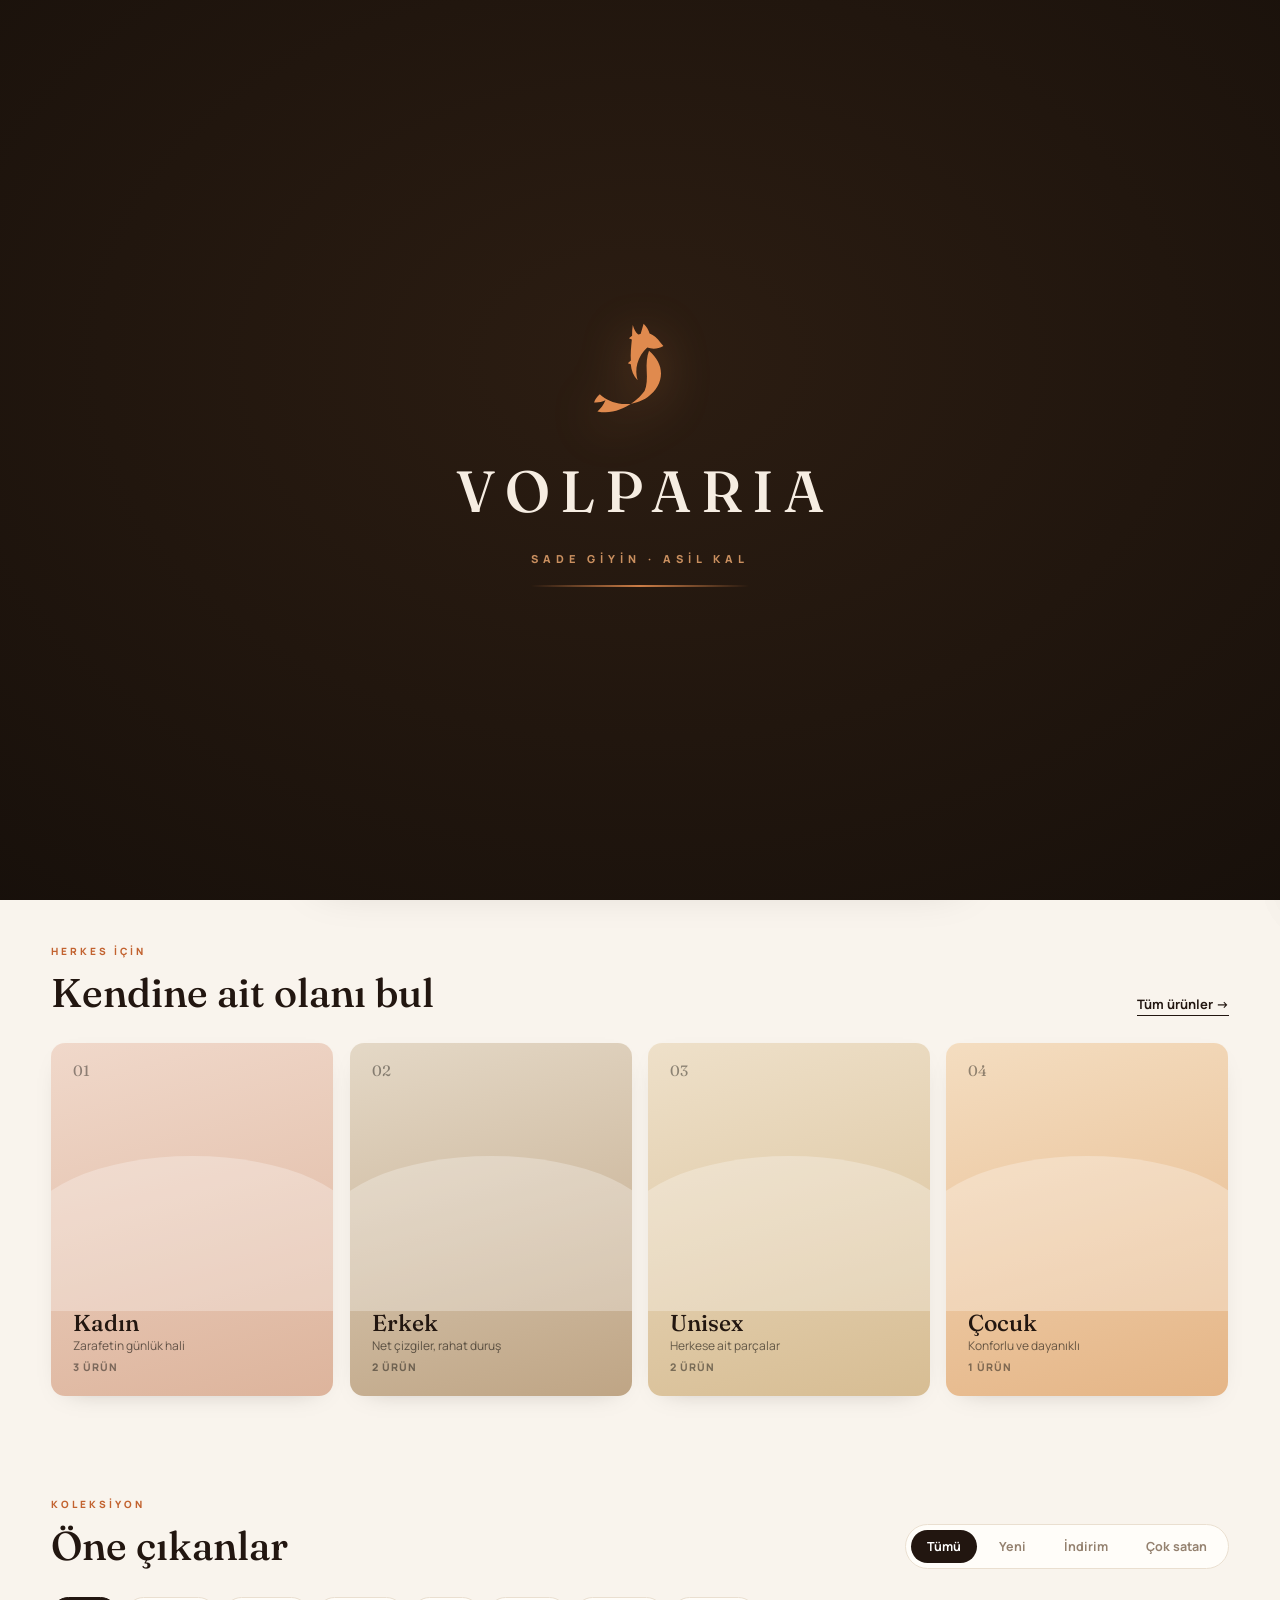
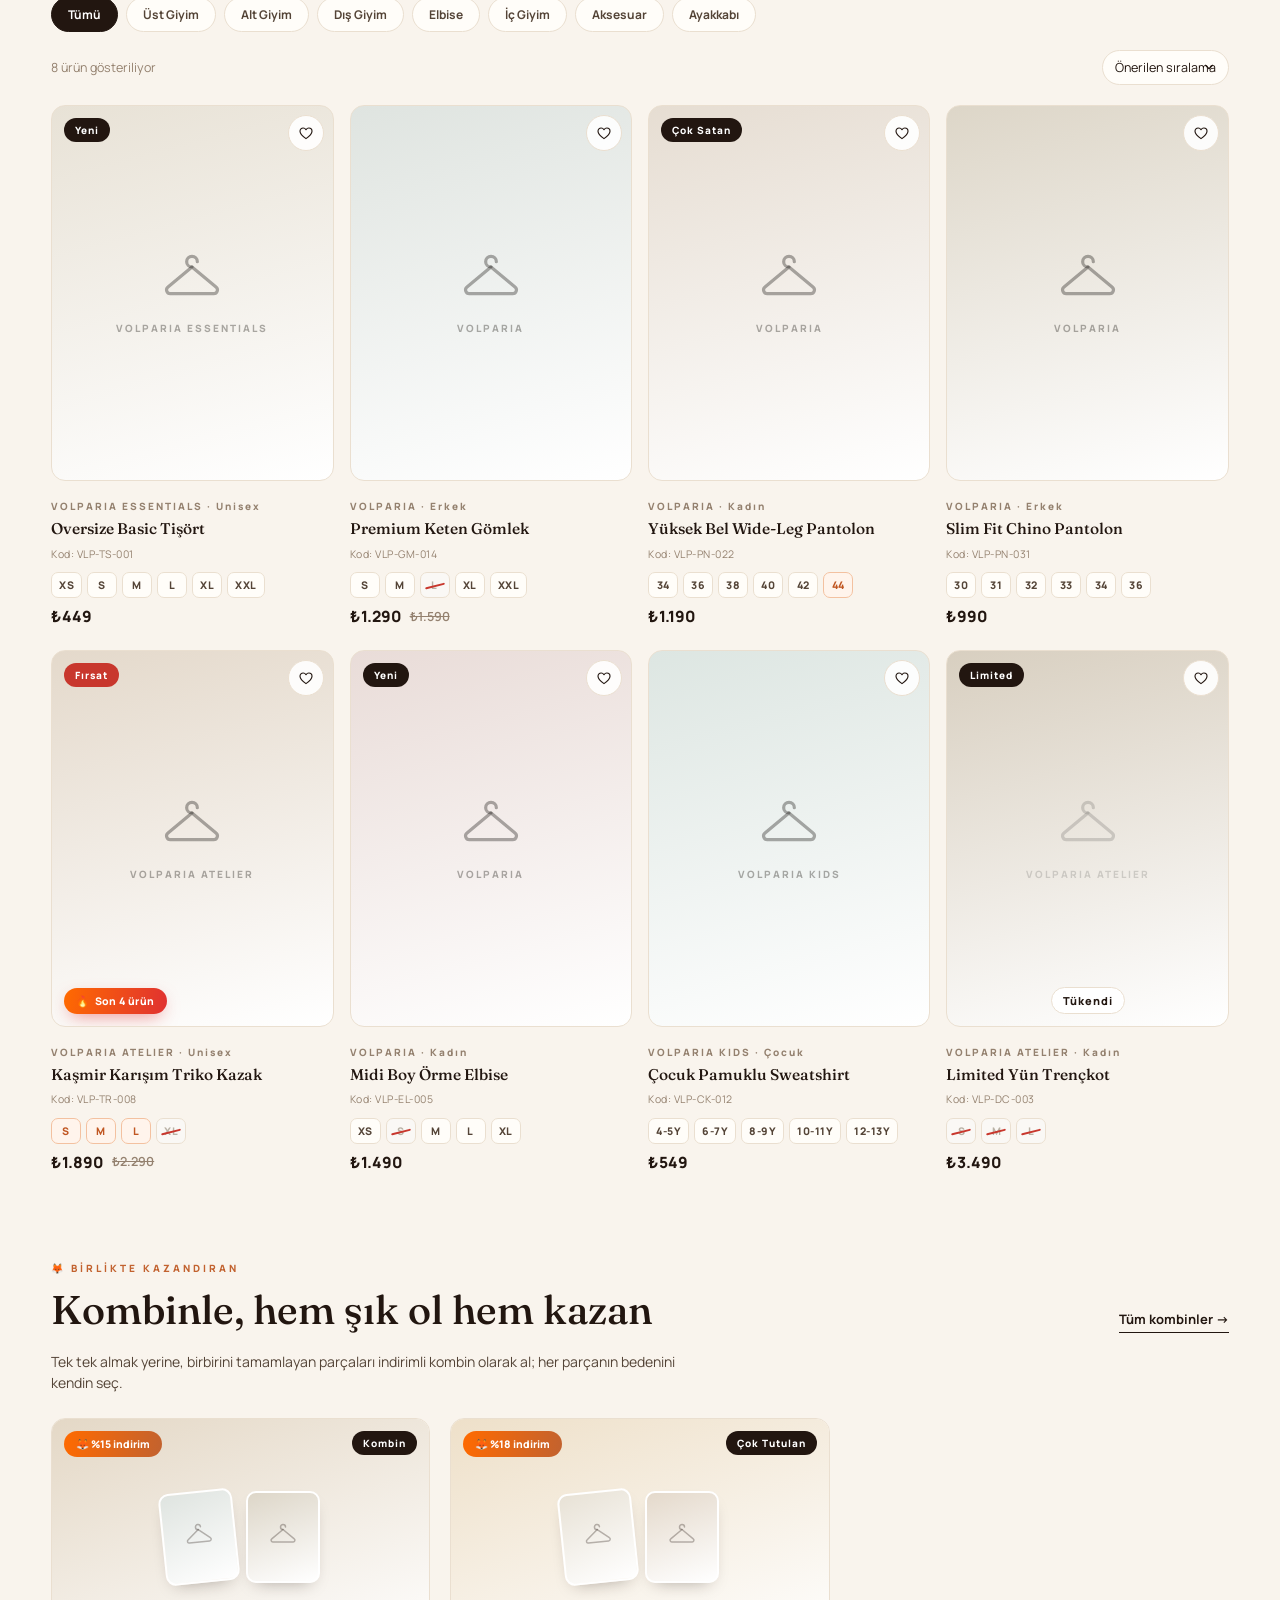
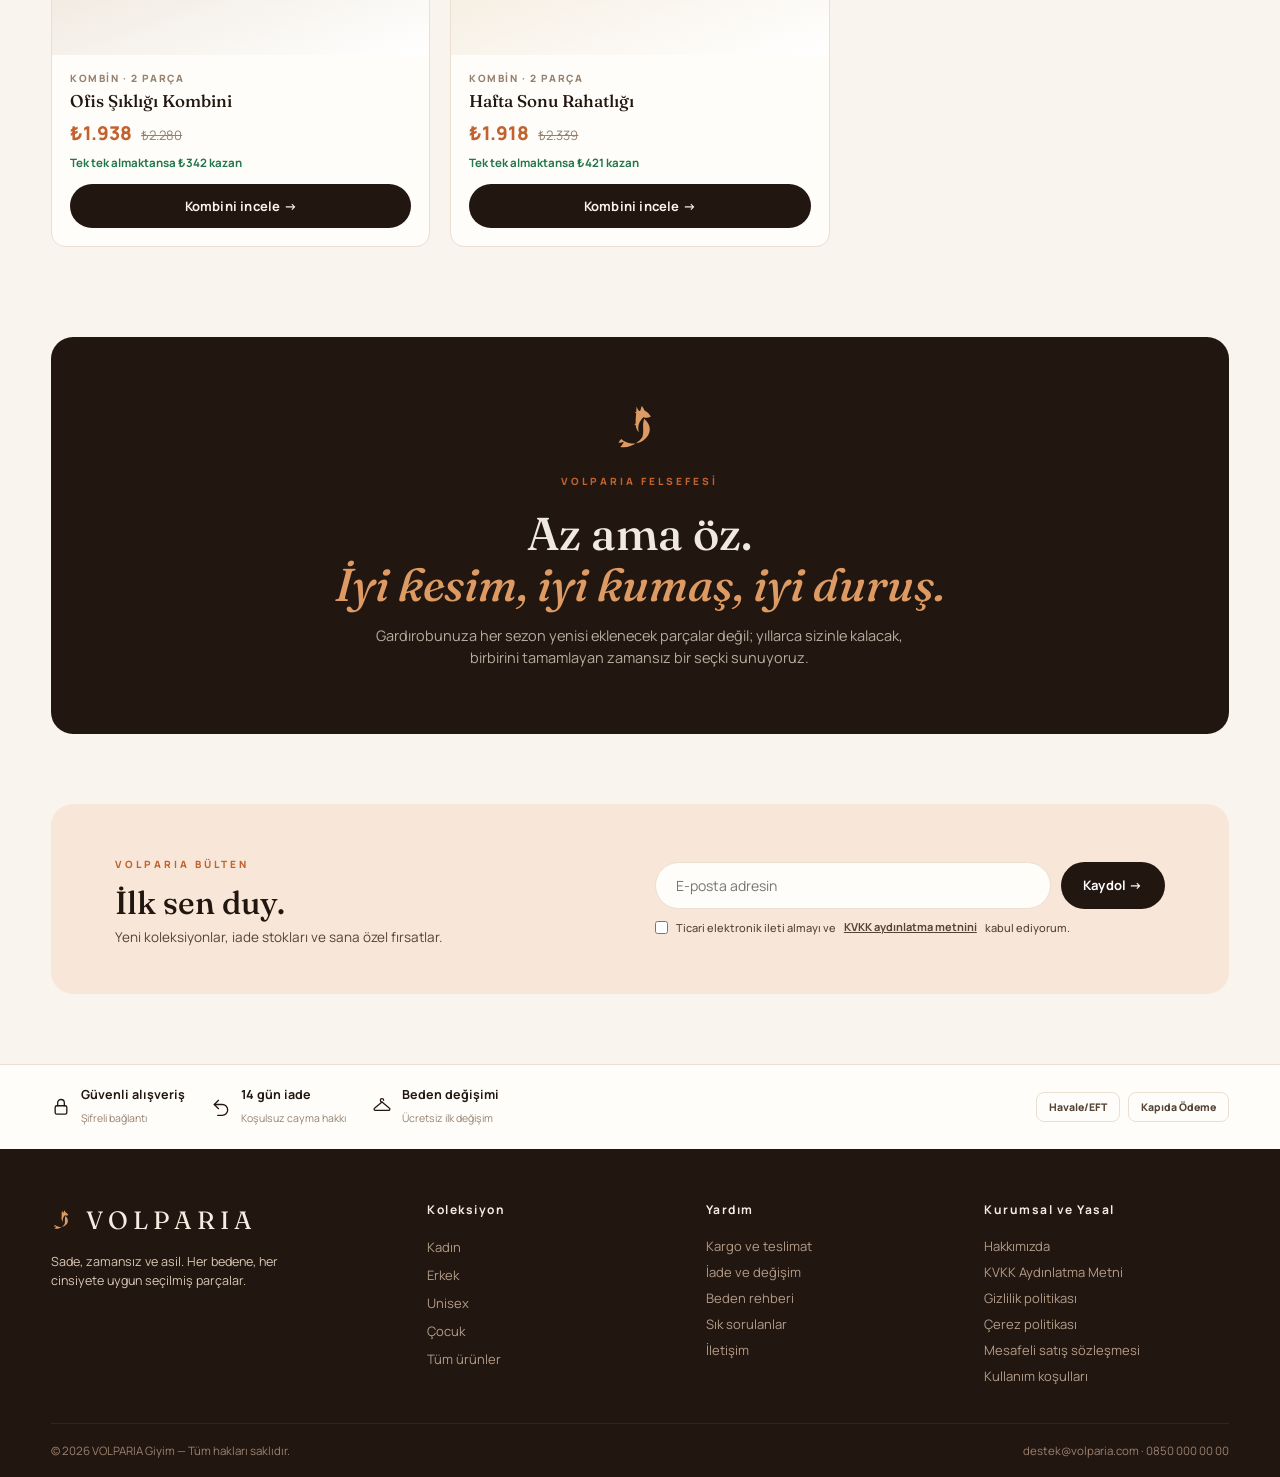
==== commit 79ea4878: "Kombinler, stok gelince bildirim ve tilki intro ekrani - Kombinler: admin panelinden 2-4 urun secip " ====
--- a/index.html
+++ b/index.html
@@ -14,12 +14,20 @@
   <link rel="preconnect" href="https://fonts.googleapis.com">
   <link rel="preconnect" href="https://fonts.gstatic.com" crossorigin>
   <link href="https://fonts.googleapis.com/css2?family=Fraunces:opsz,wght@9..144,300;9..144,400;9..144,500;9..144,600&family=Manrope:wght@400;500;600;700;800&display=swap" rel="stylesheet">
-  <link rel="stylesheet" href="assets/site.css?v=6">
-  <script src="config.js?v=6"></script>
-  <script src="assets/common.js?v=6" defer></script>
-  <script src="assets/store.js?v=6" defer></script>
+  <script>try{if(!sessionStorage.getItem("volparia_intro")){document.documentElement.classList.add("intro-pending");sessionStorage.setItem("volparia_intro","1");}}catch(e){}</script>
+  <link rel="stylesheet" href="assets/site.css?v=7">
+  <script src="config.js?v=7"></script>
+  <script src="assets/common.js?v=7" defer></script>
+  <script src="assets/store.js?v=7" defer></script>
 </head>
 <body>
+  <div class="intro-screen" id="introScreen" aria-hidden="true">
+    <div class="intro-inner">
+      <i class="intro-fox" data-fox></i>
+      <span class="intro-name">VOLPARIA</span>
+      <small class="intro-tag">SADE GİYİN · ASİL KAL</small>
+    </div>
+  </div>
   <a class="skip" href="#main">İçeriğe geç</a>
 
   <div id="storeView">
@@ -45,6 +53,7 @@
         <a data-nav-gender="erkek" href="kategori.html?cinsiyet=erkek">Erkek</a>
         <a data-nav-gender="unisex" href="kategori.html?cinsiyet=unisex">Unisex</a>
         <a data-nav-gender="cocuk" href="kategori.html?cinsiyet=cocuk">Çocuk</a>
+        <a class="kombin-link" href="kategori.html?kombin=1">🦊 Kombinler</a>
         <a href="kategori.html?filtre=new">Yeni Gelenler</a>
         <a class="sale-link" href="kategori.html?filtre=sale">İndirim</a>
       </nav>
@@ -109,6 +118,12 @@
         </div>
       </section>
 
+      <section class="section shell bundles-section" id="bundles">
+        <header class="section-head"><div><span class="eyebrow">🦊 BİRLİKTE KAZANDIRAN</span><h2>Kombinle, hem şık ol hem kazan</h2></div><a class="link-button" href="kategori.html?kombin=1">Tüm kombinler →</a></header>
+        <p class="bundles-intro">Tek tek almak yerine, birbirini tamamlayan parçaları indirimli kombin olarak al; her parçanın bedenini kendin seç.</p>
+        <div class="bundle-grid" id="bundleGrid"></div>
+      </section>
+
       <section class="statement shell">
         <div class="statement-inner">
           <i class="statement-fox" data-fox></i>
@@ -166,6 +181,11 @@
     </div>
   </div>
 
+  <aside class="restock-notice" id="restockNotice" role="status" hidden>
+    <header><b>🔔 Beklediğin ürün stoğa geldi!</b><button class="round-close" data-restock-close aria-label="Kapat">×</button></header>
+    <div class="restock-body"></div>
+  </aside>
+
   <div class="toast" id="toast" role="status"></div>
   <noscript>Bu mağazayı kullanmak için JavaScript'i etkinleştirin.</noscript>
 </body>
--- a/assets/site.css
+++ b/assets/site.css
@@ -641,6 +641,118 @@
 .footer-social a:hover{transform:translateY(-3px)}
 .mini-result{transition:transform .18s var(--ease),border-color .18s,box-shadow .2s}
 
+/* ---------- intro ekranı (tilki) ---------- */
+.intro-screen{display:none}
+html.intro-pending{overflow:hidden}
+html.intro-pending .intro-screen{position:fixed;inset:0;z-index:1000;display:grid;place-items:center;background:radial-gradient(120% 120% at 50% 40%,#2c1d12,#160f0a 70%);transition:opacity .6s var(--ease),visibility .6s}
+.intro-screen.done{opacity:0;visibility:hidden;pointer-events:none}
+.intro-inner{display:flex;flex-direction:column;align-items:center;gap:14px;text-align:center;animation:introRise .9s var(--ease) both}
+.intro-fox{display:block;width:120px;height:120px;color:#e08a4e;filter:drop-shadow(0 10px 24px rgba(224,138,78,.35))}
+.intro-fox svg{width:100%;height:100%;animation:introFox 1.1s var(--ease) both}
+.intro-name{font-family:var(--serif);font-size:clamp(34px,7vw,58px);letter-spacing:10px;color:#f6ede2;font-weight:500;padding-left:10px}
+.intro-tag{font-size:11px;letter-spacing:5px;color:#c98f5f;font-weight:800}
+.intro-inner::after{content:"";width:0;height:2px;background:linear-gradient(90deg,transparent,#e08a4e,transparent);animation:introLine 2.3s var(--ease) forwards;margin-top:4px}
+@keyframes introFox{0%{opacity:0;transform:scale(.5) translateY(20px) rotate(-12deg)}60%{opacity:1;transform:scale(1.08) rotate(4deg)}100%{opacity:1;transform:scale(1) rotate(0)}}
+@keyframes introRise{from{opacity:0;transform:translateY(16px)}to{opacity:1;transform:none}}
+@keyframes introLine{0%{width:0;opacity:0}30%{opacity:1}100%{width:220px;opacity:.9}}
+
+/* ---------- kombin kartları (vitrin) ---------- */
+.kombin-link{color:var(--accent) !important;font-weight:800}
+.bundles-section{padding-top:20px}
+.bundles-intro{color:var(--ink-soft);font-size:14px;max-width:640px;margin:-10px 0 24px}
+.bundle-grid{display:grid;grid-template-columns:repeat(3,1fr);gap:20px}
+.bundle-card{display:flex;flex-direction:column;background:var(--surface);border:1px solid var(--line);border-radius:var(--radius);overflow:hidden;transition:transform .3s var(--ease),box-shadow .3s var(--ease)}
+.bundle-card:hover{transform:translateY(-4px);box-shadow:var(--shadow)}
+.bundle-visual{position:relative;aspect-ratio:16/10;background:linear-gradient(160deg,var(--tone,#e8e2d6),#fff);display:grid;place-items:center;padding:18px;width:100%}
+.bundle-badge{position:absolute;top:12px;left:12px;z-index:2;background:linear-gradient(100deg,var(--flame1),var(--accent));color:#fff;font-size:10.5px;font-weight:800;padding:6px 12px;border-radius:999px}
+.badge.right{left:auto;right:12px}
+.bundle-thumbs{display:flex;gap:10px;align-items:center}
+.bundle-thumb{width:74px;height:92px;border-radius:10px;overflow:hidden;background:linear-gradient(160deg,var(--tone,#e8e2d6),#fff);border:2px solid #fff;box-shadow:0 8px 18px -10px rgba(34,22,16,.4);display:grid;place-items:center;color:rgba(34,22,16,.3);transition:transform .3s var(--ease)}
+.bundle-thumb svg{width:30px;height:30px}
+.bundle-thumb img{width:100%;height:100%;object-fit:cover}
+.bundle-thumb:nth-child(1){transform:rotate(-6deg)}
+.bundle-thumb:nth-child(3){transform:rotate(6deg)}
+.bundle-card:hover .bundle-thumb:nth-child(1){transform:rotate(-9deg) translateY(-3px)}
+.bundle-card:hover .bundle-thumb:nth-child(3){transform:rotate(9deg) translateY(-3px)}
+.bundle-meta{padding:16px 18px 18px;display:flex;flex-direction:column;gap:5px;flex:1}
+.bundle-meta small{font-size:10px;font-weight:800;letter-spacing:1.5px;color:var(--muted)}
+.bundle-meta h3{font-size:17px;font-weight:500}
+.bundle-price{display:flex;align-items:baseline;gap:9px;margin-top:4px}
+.bundle-price strong{font-size:19px;font-weight:800;color:var(--accent)}
+.bundle-price del{color:var(--muted);font-size:13px}
+.bundle-save{font-size:11.5px;color:var(--ok);font-weight:700;margin-bottom:8px}
+.bundle-meta .button{margin-top:auto}
+.bundle-card.soldout .bundle-visual{opacity:.5;filter:grayscale(.6)}
+
+/* ---------- kombin detay modal ---------- */
+.bundle-detail{max-width:720px}
+.bundle-detail-head{text-align:center;padding:6px 0 4px}
+.bundle-detail-head h2{font-size:28px;margin:8px 0 6px}
+.bundle-detail-head p{color:var(--ink-soft);font-size:13.5px;max-width:520px;margin:0 auto}
+.bundle-detail-price{display:flex;align-items:baseline;justify-content:center;gap:12px;margin-top:14px}
+.bundle-detail-price strong{font-size:27px;font-weight:800;color:var(--accent)}
+.bundle-detail-price del{color:var(--muted);font-size:16px}
+.bundle-detail-note{background:var(--accent-soft);color:#7a3d18;font-size:12.5px;border-radius:12px;padding:12px 16px;margin:18px 0;text-align:center}
+.bundle-detail-pieces{display:flex;flex-direction:column;gap:12px;margin-bottom:20px}
+.bundle-piece-card{display:flex;gap:14px;background:var(--surface);border:1px solid var(--line);border-radius:var(--radius);padding:13px}
+.bundle-piece-art{width:74px;height:92px;border-radius:10px;overflow:hidden;flex-shrink:0;background:linear-gradient(160deg,var(--tone,#e8e2d6),#fff);display:grid;place-items:center;color:rgba(34,22,16,.3)}
+.bundle-piece-art svg{width:30px;height:30px}
+.bundle-piece-art img{width:100%;height:100%;object-fit:cover}
+.bundle-piece-info{flex:1;min-width:0}
+.bundle-piece-info small{font-size:9.5px;font-weight:800;letter-spacing:1.5px;color:var(--muted)}
+.bundle-piece-info h4{font-size:15px;font-weight:500;margin:2px 0}
+.piece-price{font-size:13px;font-weight:700;color:var(--ink-soft)}
+.size-options.mini{margin-top:9px;gap:6px}
+.size-options.mini .size-option{min-width:40px;height:36px;font-size:12px}
+
+/* ---------- kombin sepet satırı ---------- */
+.bundle-line{border-color:var(--accent-soft)}
+.bundle-art{color:var(--accent)}
+.bundle-art svg{width:34px;height:34px}
+.bundle-pieces{display:flex;flex-direction:column;gap:1px;margin:3px 0}
+.bundle-piece{font-size:11px;color:var(--ink-soft)}
+.bundle-piece b{color:var(--accent);font-weight:700}
+
+/* ---------- stok bildirimi pop-up ---------- */
+.restock-notice{position:fixed;left:20px;bottom:20px;z-index:125;width:min(340px,92vw);background:var(--surface);border:1px solid var(--line);border-left:4px solid var(--accent);border-radius:var(--radius);box-shadow:var(--shadow);opacity:0;transform:translateY(16px);transition:opacity .35s var(--ease),transform .35s var(--ease)}
+.restock-notice[hidden]{display:none}
+.restock-notice.show{opacity:1;transform:none}
+.restock-notice header{display:flex;align-items:center;justify-content:space-between;gap:10px;padding:14px 16px 8px}
+.restock-notice header b{font-size:13px}
+.restock-notice .round-close{width:30px;height:30px;font-size:16px}
+.restock-body{padding:4px 12px 14px;display:flex;flex-direction:column;gap:8px}
+.restock-item{display:flex;align-items:center;gap:11px;background:var(--bg);border:1px solid var(--line);border-radius:11px;padding:9px;text-align:left;transition:.15s}
+.restock-item:hover{border-color:var(--accent)}
+.restock-item .line-art{width:44px;height:54px}
+.restock-item b{font-size:12.5px;display:block}
+.restock-item small{font-size:10.5px;color:var(--muted)}
+.restock-item>span{margin-left:auto;color:var(--accent);font-weight:700}
+
+/* ---------- ürün detay: haber ver satırı ---------- */
+.watch-row{margin:14px 0;padding:13px 15px;background:var(--bg);border:1px dashed var(--line);border-radius:12px}
+.watch-row>b{font-size:12.5px;display:block;margin-bottom:9px}
+.watch-sizes{display:flex;flex-wrap:wrap;gap:7px;margin-bottom:7px}
+.watch-size{border:1.5px solid var(--line);border-radius:9px;padding:7px 13px;font-size:12px;font-weight:800;color:var(--ink-soft);transition:.15s}
+.watch-size:hover{border-color:var(--accent);color:var(--accent)}
+.watch-size.watching{background:var(--accent-soft);border-color:var(--accent);color:var(--accent)}
+.watch-row small{font-size:11px;color:var(--muted)}
+
+/* ---------- admin kombin seçici ---------- */
+.bundle-picker{display:grid;grid-template-columns:repeat(auto-fill,minmax(230px,1fr));gap:10px;margin-top:8px}
+.bundle-pick{display:flex;align-items:center;gap:11px;border:1.5px solid var(--line);border-radius:12px;padding:10px;cursor:pointer;transition:.15s}
+.bundle-pick:hover{border-color:var(--ink)}
+.bundle-pick.on{border-color:var(--accent);background:var(--accent-soft)}
+.bundle-pick input{width:auto}
+.bp-thumb{width:40px;height:50px;border-radius:8px;overflow:hidden;background:linear-gradient(160deg,var(--tone,#e8e2d6),#fff);display:grid;place-items:center;color:rgba(34,22,16,.3);flex-shrink:0}
+.bp-thumb svg{width:18px;height:18px}
+.bp-thumb img{width:100%;height:100%;object-fit:cover}
+.bp-info{min-width:0}
+.bp-info b{font-size:12.5px;display:block;white-space:nowrap;overflow:hidden;text-overflow:ellipsis}
+.bp-info small{font-size:10.5px;color:var(--muted)}
+.bundle-price-preview{display:flex;flex-wrap:wrap;gap:16px;background:var(--bg);border:1px solid var(--line);border-radius:12px;padding:14px 16px;font-size:13px;color:var(--ink-soft)}
+.bundle-price-preview b.accent{color:var(--accent)}
+.bundle-price-preview .save b{color:var(--ok)}
+
 @media (prefers-reduced-motion: reduce){
   *,*::before,*::after{animation-duration:.001ms !important;animation-iteration-count:1 !important;transition-duration:.001ms !important;scroll-behavior:auto !important}
   .reveal{opacity:1;transform:none}
@@ -658,6 +770,7 @@
   .mega-body{grid-template-columns:1fr 1fr}
   .mega-promo{display:none}
   .cat-layout{grid-template-columns:200px 1fr;gap:18px}
+  .bundle-grid{grid-template-columns:repeat(2,1fr)}
 }
 @media (max-width:720px){
   .product-grid{grid-template-columns:repeat(2,1fr);gap:18px 12px}
@@ -669,6 +782,9 @@
   .newsletter-inner{grid-template-columns:1fr}
   .form-grid{grid-template-columns:1fr}
   .mega-menu{display:none}
+  .bundle-grid{grid-template-columns:1fr}
+  .bundle-piece-card{flex-wrap:wrap}
+  .restock-notice{left:12px;right:12px;bottom:12px;width:auto}
   .cat-layout{grid-template-columns:1fr}
   .cat-sidebar{position:fixed;inset:0 0 0 auto;width:min(340px,90vw);z-index:88;border-radius:0;overflow-y:auto;transform:translateX(102%);transition:.28s;box-shadow:var(--shadow)}
   .cat-sidebar.show{transform:none}
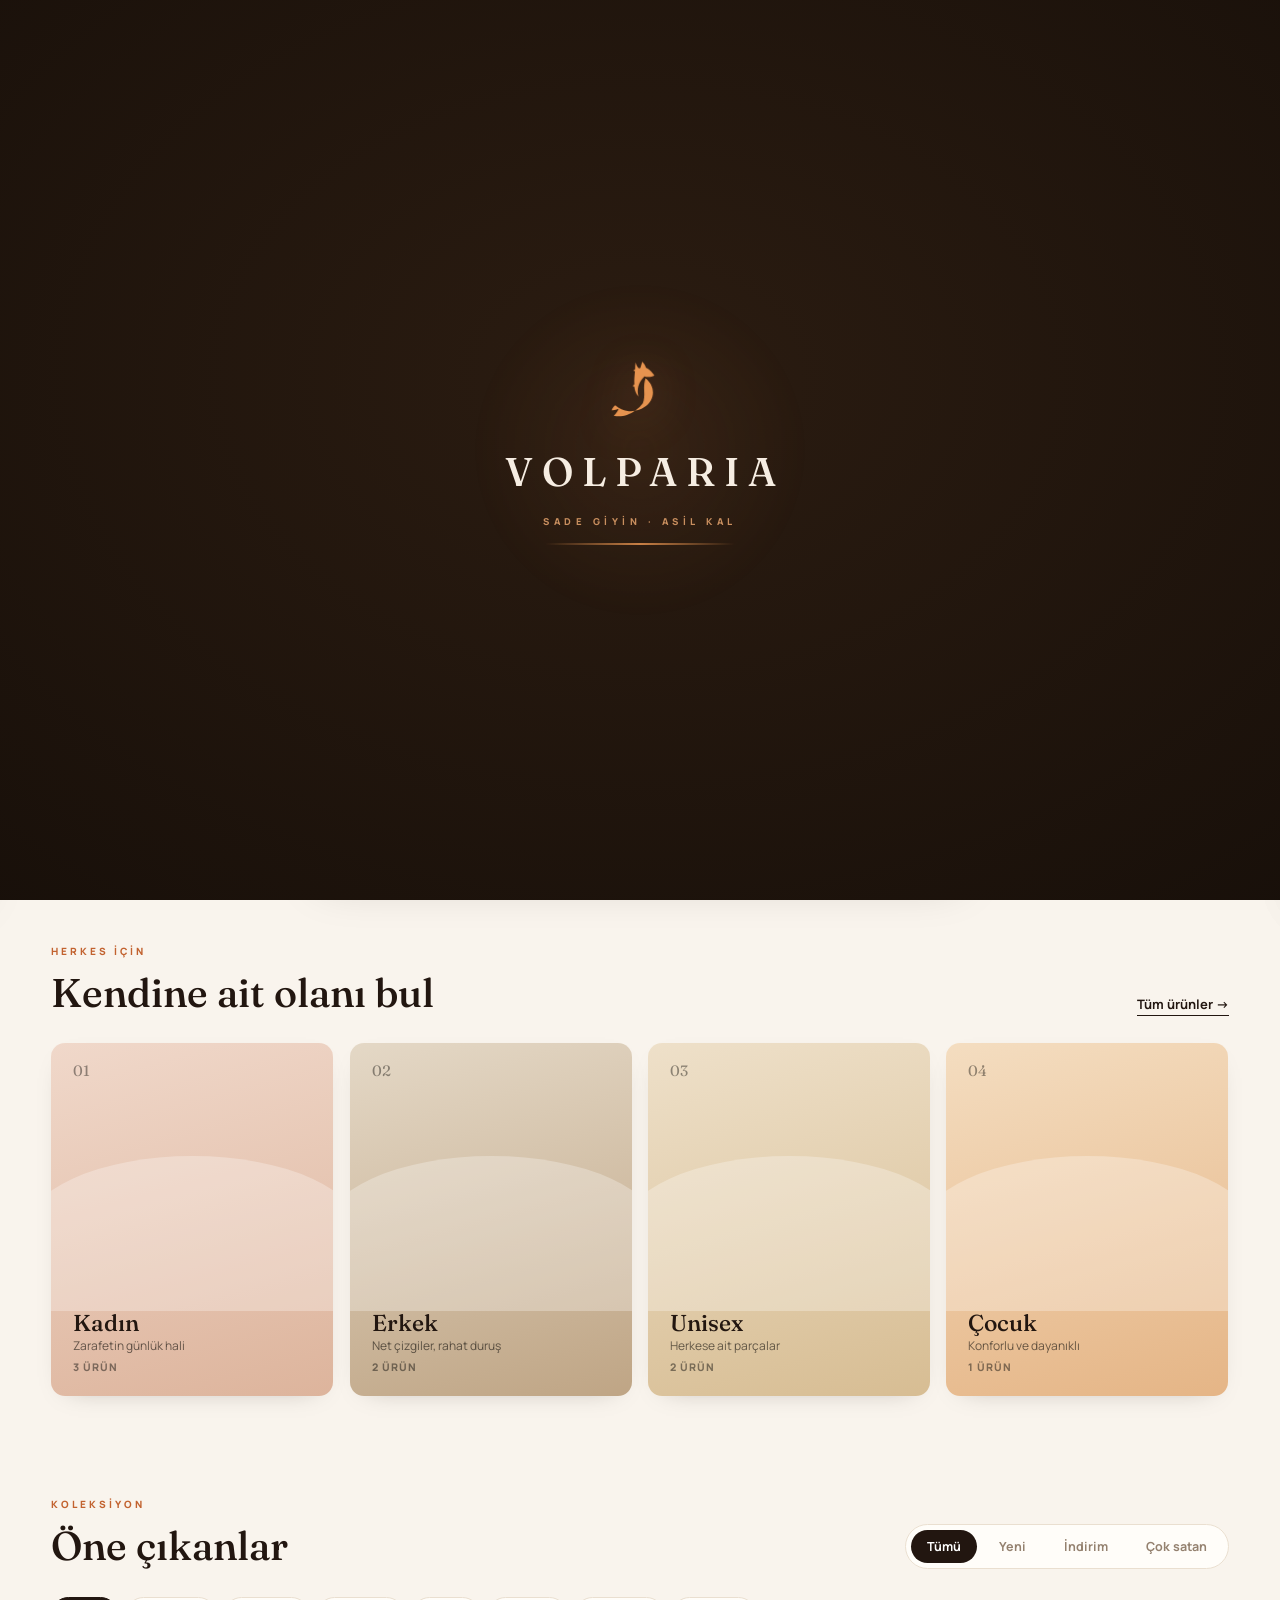
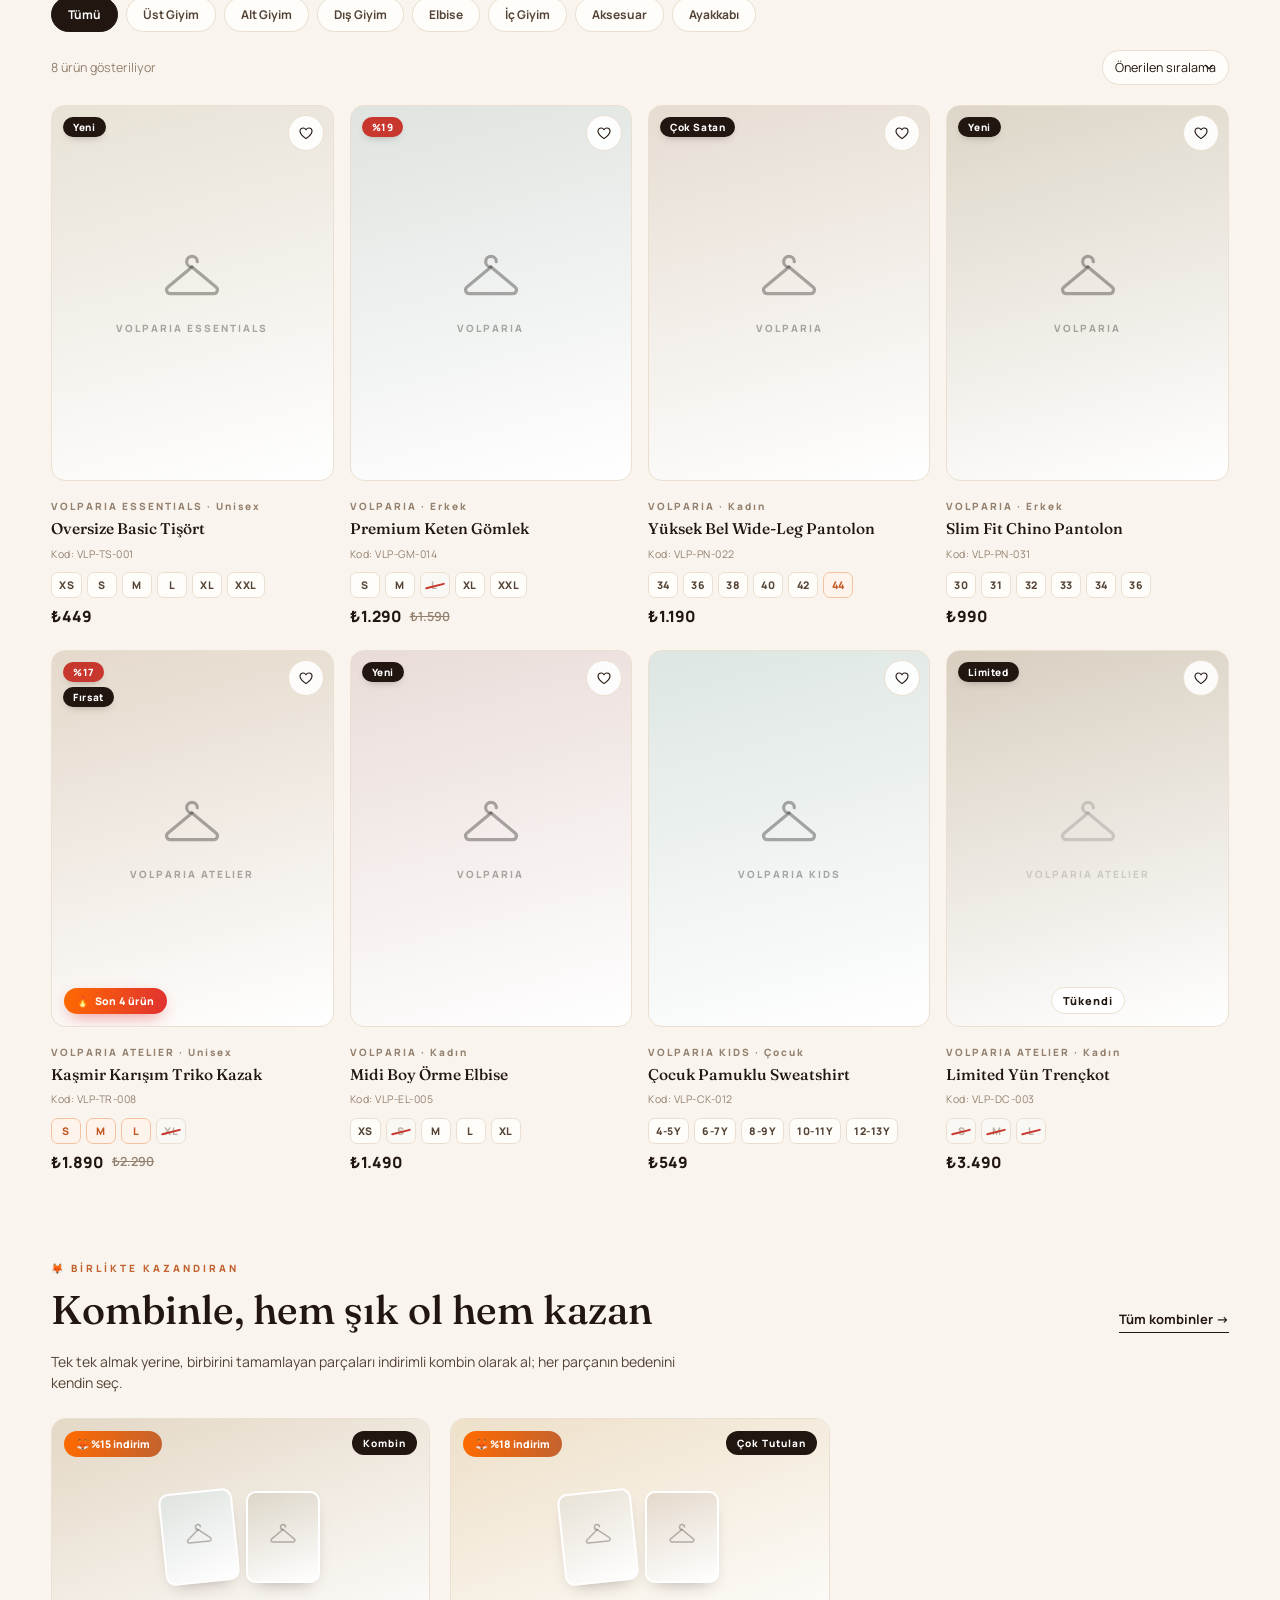
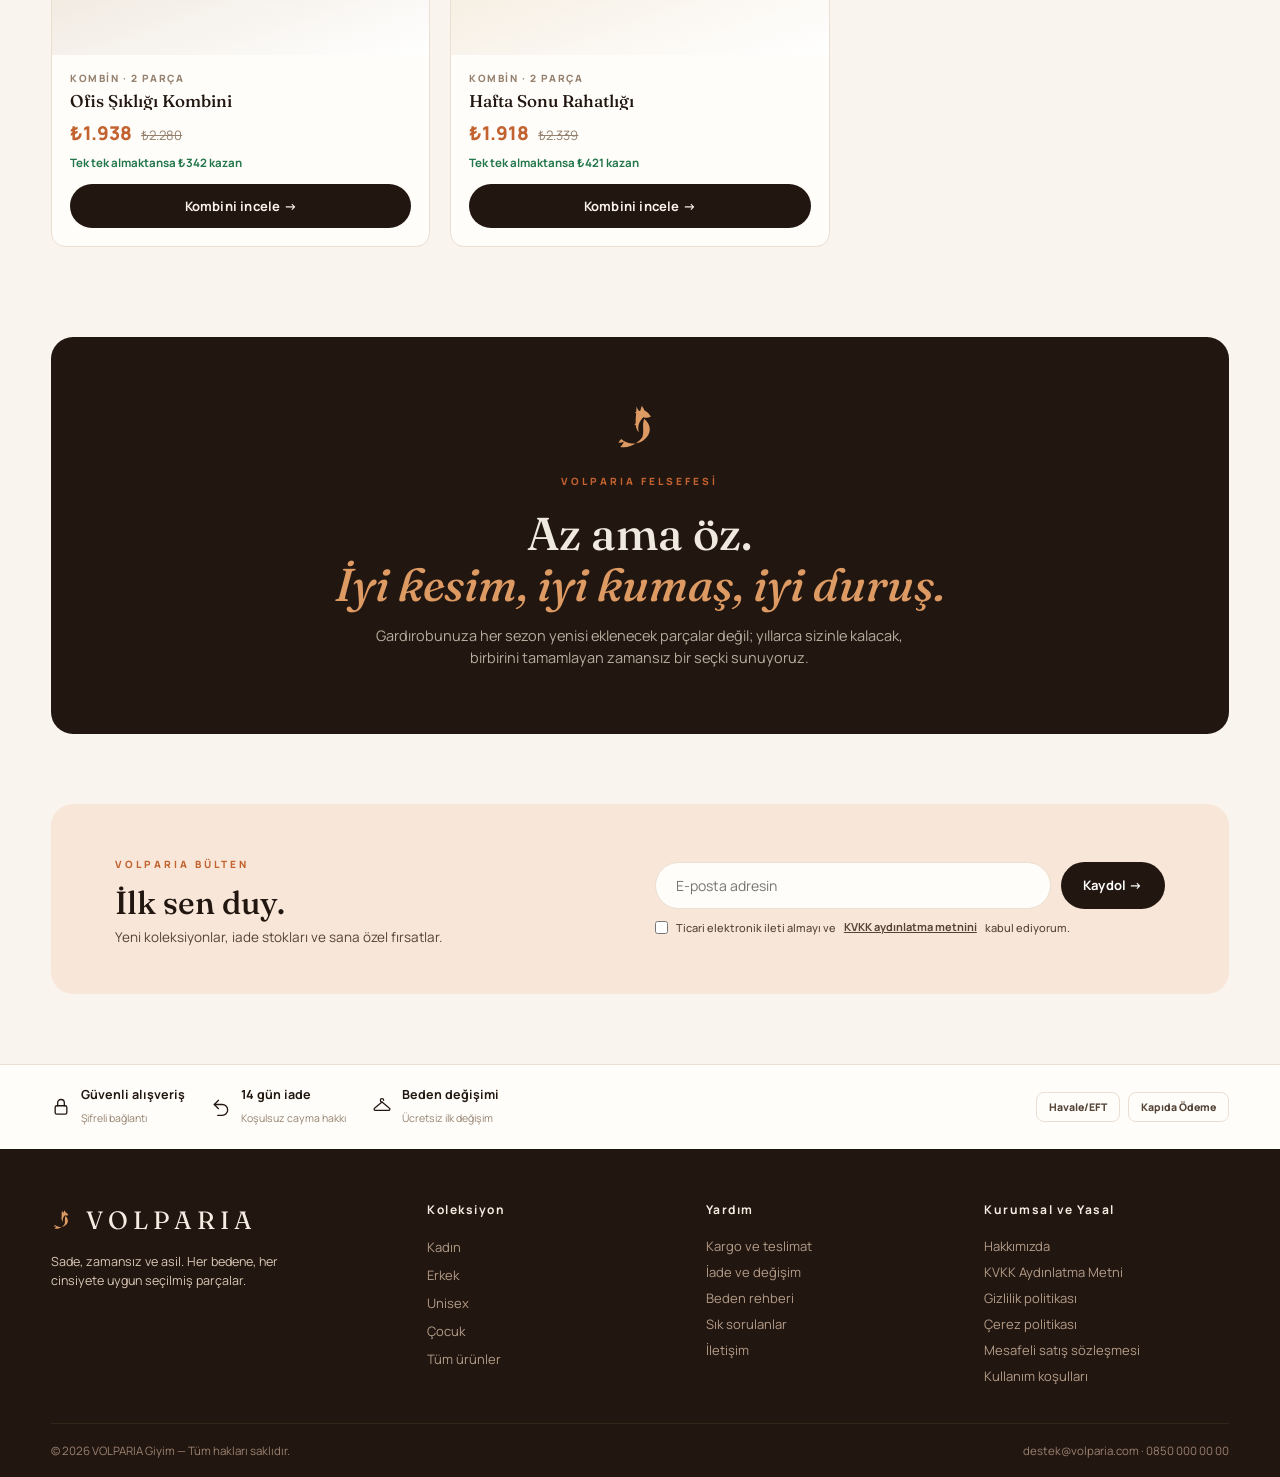
==== commit a823b580: "Mobil arayuz cilasi, geri tusu navigasyonu, yeni intro, rozet/ikon duzeltmeleri - Geri tusu: acik mo" ====
--- a/index.html
+++ b/index.html
@@ -15,10 +15,10 @@
   <link rel="preconnect" href="https://fonts.gstatic.com" crossorigin>
   <link href="https://fonts.googleapis.com/css2?family=Fraunces:opsz,wght@9..144,300;9..144,400;9..144,500;9..144,600&family=Manrope:wght@400;500;600;700;800&display=swap" rel="stylesheet">
   <script>try{if(!sessionStorage.getItem("volparia_intro")){document.documentElement.classList.add("intro-pending");sessionStorage.setItem("volparia_intro","1");}}catch(e){}</script>
-  <link rel="stylesheet" href="assets/site.css?v=7">
-  <script src="config.js?v=7"></script>
-  <script src="assets/common.js?v=7" defer></script>
-  <script src="assets/store.js?v=7" defer></script>
+  <link rel="stylesheet" href="assets/site.css?v=8">
+  <script src="config.js?v=8"></script>
+  <script src="assets/common.js?v=8" defer></script>
+  <script src="assets/store.js?v=8" defer></script>
 </head>
 <body>
   <div class="intro-screen" id="introScreen" aria-hidden="true">
@@ -162,6 +162,11 @@
 
   <div class="overlay" id="overlay"></div>
 
+  <aside class="mobile-drawer" id="mobileDrawer" aria-label="Menü">
+    <header><div class="md-brand"><i class="brand-mark" data-fox></i>VOLPARIA</div><button class="round-close" data-close>×</button></header>
+    <nav id="mobileNav"></nav>
+  </aside>
+
   <aside class="drawer" id="cartDrawer" aria-label="Sepet"><header><div><span class="eyebrow">ALIŞVERİŞ ÇANTAN</span><h2>Sepetim</h2></div><button class="round-close" data-close>×</button></header><div id="cartLines" class="cart-lines"></div><div class="cart-summary" id="cartSummary"></div></aside>
   <aside class="drawer" id="favoriteDrawer" aria-label="Favoriler"><header><div><span class="eyebrow">KAYDETTİKLERİN</span><h2>Favorilerim</h2></div><button class="round-close" data-close>×</button></header><div id="favoriteLines" class="favorite-lines"></div></aside>
 
--- a/assets/site.css
+++ b/assets/site.css
@@ -41,7 +41,8 @@
 .announcement{background:var(--ink);color:#efe9df;text-align:center;font-size:11.5px;font-weight:600;letter-spacing:.4px;padding:9px 14px}
 .site-header{position:sticky;top:0;z-index:60;background:rgba(249,244,237,.92);backdrop-filter:blur(14px);border-bottom:1px solid var(--line)}
 .header-main{display:flex;align-items:center;gap:18px;padding:14px 0}
-.mobile-menu{display:none;font-size:20px}
+.mobile-menu{display:none;place-items:center;width:40px;height:40px;border-radius:50%;transition:background .2s}
+.mobile-menu:hover{background:var(--surface)}
 .brand{display:flex;align-items:center;gap:10px}
 .brand span{font-family:var(--serif);font-size:23px;font-weight:600;letter-spacing:4px}
 .brand small{font-size:8.5px;font-weight:800;letter-spacing:3px;color:var(--muted);align-self:flex-end;padding-bottom:5px}
@@ -84,7 +85,7 @@
 .hero-panel span{position:absolute;inset:18px;border:1px solid rgba(120,62,26,.22);border-radius:184px 184px 8px 8px}
 
 /* ---------- trust ---------- */
-.trust{display:grid;grid-template-columns:repeat(4,1fr);gap:14px;padding-bottom:56px}
+.trust{display:grid;grid-template-columns:repeat(4,minmax(0,1fr));gap:14px;padding-bottom:56px}
 .trust article{display:flex;align-items:center;gap:13px;background:var(--surface);border:1px solid var(--line);border-radius:var(--radius);padding:16px 18px}
 .trust i{font-style:normal;font-size:19px;color:var(--accent)}
 .trust b{font-size:13px;display:block}
@@ -96,7 +97,7 @@
 .section-head h2{font-size:clamp(27px,3.4vw,40px);margin-top:9px}
 
 /* gender cards */
-.gender-grid{display:grid;grid-template-columns:repeat(4,1fr);gap:16px}
+.gender-grid{display:grid;grid-template-columns:repeat(4,minmax(0,1fr));gap:16px}
 .gender-card{position:relative;border-radius:var(--radius);overflow:hidden;aspect-ratio:4/5;background:linear-gradient(165deg,var(--tone,#e6dfd3),var(--tone2,#cfc5b2));text-align:left;padding:22px;display:flex;flex-direction:column;justify-content:flex-end;transition:.25s;box-shadow:0 8px 26px -18px rgba(22,19,15,.35)}
 .gender-card:hover{transform:translateY(-4px)}
 .gender-card span.num{position:absolute;top:18px;left:22px;font-family:var(--serif);font-size:15px;color:rgba(22,19,15,.45)}
@@ -115,7 +116,7 @@
 .result-controls select{width:auto;font-size:12.5px;padding:8px 12px;border-radius:999px}
 
 /* ---------- product card ---------- */
-.product-grid{display:grid;grid-template-columns:repeat(4,1fr);gap:22px 16px}
+.product-grid{display:grid;grid-template-columns:repeat(4,minmax(0,1fr));gap:22px 16px}
 .product-card{position:relative;display:flex;flex-direction:column;gap:11px}
 .product-art{position:relative;aspect-ratio:3/4;border-radius:var(--radius);overflow:hidden;background:linear-gradient(165deg,var(--tone,#e8e2d6),#fff);border:1px solid var(--line);display:grid;place-items:center;transition:.25s;width:100%}
 .product-card:hover .product-art{transform:translateY(-3px);box-shadow:var(--shadow)}
@@ -125,6 +126,9 @@
 .product-placeholder small{font-size:10px;font-weight:800;letter-spacing:2px}
 .badge{position:absolute;top:12px;left:12px;z-index:2;background:var(--ink);color:#fff;font-size:10px;font-weight:800;letter-spacing:1px;padding:5px 11px;border-radius:999px}
 .badge.sale{background:var(--danger)}
+.pbadges{position:absolute;top:11px;left:11px;z-index:2;display:flex;flex-direction:column;gap:5px;align-items:flex-start}
+.pbadge{background:var(--ink);color:#fff;font-size:10px;font-weight:800;letter-spacing:.6px;padding:5px 10px;border-radius:999px;line-height:1;box-shadow:0 4px 10px -6px rgba(34,22,16,.5)}
+.pbadge.sale{background:var(--danger)}
 .badge.out{background:#fff;color:var(--ink);border:1px solid var(--line);top:auto;bottom:12px;left:50%;transform:translateX(-50%);font-size:11px}
 .soldout .product-art>img,.soldout .product-art .product-placeholder{opacity:.45;filter:grayscale(.7)}
 
@@ -641,26 +645,32 @@
 .footer-social a:hover{transform:translateY(-3px)}
 .mini-result{transition:transform .18s var(--ease),border-color .18s,box-shadow .2s}
 
-/* ---------- intro ekranı (tilki) ---------- */
+/* ---------- intro ekranı (tilki parçaları birleşiyor) ---------- */
 .intro-screen{display:none}
 html.intro-pending{overflow:hidden}
-html.intro-pending .intro-screen{position:fixed;inset:0;z-index:1000;display:grid;place-items:center;background:radial-gradient(120% 120% at 50% 40%,#2c1d12,#160f0a 70%);transition:opacity .6s var(--ease),visibility .6s}
+html.intro-pending .intro-screen{position:fixed;inset:0;z-index:1000;display:grid;place-items:center;background:radial-gradient(130% 130% at 50% 42%,#2b1c11,#140d08 72%);transition:opacity .7s var(--ease),visibility .7s}
+.intro-screen::before{content:"";position:absolute;width:340px;height:340px;border-radius:50%;background:radial-gradient(circle,rgba(224,138,78,.16),transparent 68%);opacity:0;animation:introGlow 2.6s var(--ease) forwards;animation-delay:.2s}
 .intro-screen.done{opacity:0;visibility:hidden;pointer-events:none}
-.intro-inner{display:flex;flex-direction:column;align-items:center;gap:14px;text-align:center;animation:introRise .9s var(--ease) both}
-.intro-fox{display:block;width:120px;height:120px;color:#e08a4e;filter:drop-shadow(0 10px 24px rgba(224,138,78,.35))}
-.intro-fox svg{width:100%;height:100%;animation:introFox 1.1s var(--ease) both}
-.intro-name{font-family:var(--serif);font-size:clamp(34px,7vw,58px);letter-spacing:10px;color:#f6ede2;font-weight:500;padding-left:10px}
-.intro-tag{font-size:11px;letter-spacing:5px;color:#c98f5f;font-weight:800}
-.intro-inner::after{content:"";width:0;height:2px;background:linear-gradient(90deg,transparent,#e08a4e,transparent);animation:introLine 2.3s var(--ease) forwards;margin-top:4px}
-@keyframes introFox{0%{opacity:0;transform:scale(.5) translateY(20px) rotate(-12deg)}60%{opacity:1;transform:scale(1.08) rotate(4deg)}100%{opacity:1;transform:scale(1) rotate(0)}}
-@keyframes introRise{from{opacity:0;transform:translateY(16px)}to{opacity:1;transform:none}}
-@keyframes introLine{0%{width:0;opacity:0}30%{opacity:1}100%{width:220px;opacity:.9}}
+.intro-inner{display:flex;flex-direction:column;align-items:center;gap:12px;text-align:center;position:relative}
+.intro-fox{display:block;width:74px;height:74px;color:#e6934f;filter:drop-shadow(0 8px 22px rgba(224,138,78,.3))}
+.intro-fox svg{width:100%;height:100%;overflow:visible}
+.intro-fox svg path{transform-box:fill-box;transform-origin:center;opacity:0}
+.intro-fox svg path:nth-child(1){animation:foxPieceTop 1s .15s var(--ease) forwards}
+.intro-fox svg path:nth-child(2){animation:foxPieceBottom 1s .45s var(--ease) forwards}
+.intro-name{font-family:var(--serif);font-size:clamp(26px,6vw,40px);letter-spacing:9px;color:#f6ede2;font-weight:500;padding-left:9px;opacity:0;animation:introFade .8s 1.25s var(--ease) forwards}
+.intro-tag{font-size:9.5px;letter-spacing:4.5px;color:#c98f5f;font-weight:800;opacity:0;animation:introFade .8s 1.5s var(--ease) forwards}
+.intro-inner::after{content:"";width:0;height:2px;background:linear-gradient(90deg,transparent,#e6934f,transparent);animation:introLine 1.4s 1.4s var(--ease) forwards;margin-top:2px}
+@keyframes foxPieceTop{0%{opacity:0;transform:translate(10px,-30px) rotate(-18deg) scale(.7)}70%{opacity:1}100%{opacity:1;transform:none}}
+@keyframes foxPieceBottom{0%{opacity:0;transform:translate(-16px,32px) rotate(16deg) scale(.7)}70%{opacity:1}100%{opacity:1;transform:none}}
+@keyframes introFade{from{opacity:0;transform:translateY(8px)}to{opacity:1;transform:none}}
+@keyframes introLine{0%{width:0;opacity:0}40%{opacity:1}100%{width:190px;opacity:.85}}
+@keyframes introGlow{0%{opacity:0;transform:scale(.6)}55%{opacity:1;transform:scale(1)}100%{opacity:.5;transform:scale(1.05)}}
 
 /* ---------- kombin kartları (vitrin) ---------- */
 .kombin-link{color:var(--accent) !important;font-weight:800}
 .bundles-section{padding-top:20px}
 .bundles-intro{color:var(--ink-soft);font-size:14px;max-width:640px;margin:-10px 0 24px}
-.bundle-grid{display:grid;grid-template-columns:repeat(3,1fr);gap:20px}
+.bundle-grid{display:grid;grid-template-columns:repeat(3,minmax(0,1fr));gap:20px}
 .bundle-card{display:flex;flex-direction:column;background:var(--surface);border:1px solid var(--line);border-radius:var(--radius);overflow:hidden;transition:transform .3s var(--ease),box-shadow .3s var(--ease)}
 .bundle-card:hover{transform:translateY(-4px);box-shadow:var(--shadow)}
 .bundle-visual{position:relative;aspect-ratio:16/10;background:linear-gradient(160deg,var(--tone,#e8e2d6),#fff);display:grid;place-items:center;padding:18px;width:100%}
@@ -753,6 +763,28 @@
 .bundle-price-preview b.accent{color:var(--accent)}
 .bundle-price-preview .save b{color:var(--ok)}
 
+/* ---------- mobil menü çekmecesi ---------- */
+.mobile-drawer{position:fixed;top:0;left:0;bottom:0;width:min(340px,86vw);background:var(--bg);z-index:90;transform:translateX(-102%);transition:transform .3s cubic-bezier(.6,.1,.2,1);display:flex;flex-direction:column;box-shadow:var(--shadow);overflow-y:auto}
+.mobile-drawer.show{transform:none}
+.mobile-drawer header{display:flex;align-items:center;justify-content:space-between;padding:18px 18px 14px;border-bottom:1px solid var(--line)}
+.md-brand{display:flex;align-items:center;gap:9px;font-family:var(--serif);font-size:20px;letter-spacing:4px}
+.md-brand .brand-mark{color:var(--accent)}
+.md-brand .brand-mark svg{width:22px;height:22px}
+#mobileNav{display:flex;flex-direction:column;padding:12px 10px 24px}
+#mobileNav a,#mobileNav button{text-align:left;font-size:14.5px;font-weight:600;color:var(--ink);padding:11px 14px;border-radius:11px;transition:.15s}
+#mobileNav a:hover,#mobileNav button:hover{background:var(--surface)}
+#mobileNav .md-label{font-size:10px;font-weight:800;letter-spacing:1.5px;color:var(--muted);padding:16px 14px 6px}
+#mobileNav .md-accent{color:var(--accent);font-weight:800}
+#mobileNav .md-sale{color:var(--danger);font-weight:800}
+
+/* ---------- taşma koruması ---------- */
+html,body{max-width:100%;overflow-x:hidden}
+img,svg,video{max-width:100%}
+.trust article,.trust article>div,.assurance-item,.assurance-item>div,.product-card,.product-meta,.gender-card,.bundle-card,.bundle-meta{min-width:0}
+.product-meta h3,.product-meta .sku,.bundle-meta h3{overflow:hidden;text-overflow:ellipsis}
+.trust b,.assurance-item b{overflow:hidden;text-overflow:ellipsis;white-space:nowrap}
+.trust small,.assurance-item small{white-space:normal}
+
 @media (prefers-reduced-motion: reduce){
   *,*::before,*::after{animation-duration:.001ms !important;animation-iteration-count:1 !important;transition-duration:.001ms !important;scroll-behavior:auto !important}
   .reveal{opacity:1;transform:none}
@@ -760,9 +792,9 @@
 
 /* ---------- responsive ---------- */
 @media (max-width:1080px){
-  .product-grid{grid-template-columns:repeat(3,1fr)}
-  .gender-grid{grid-template-columns:repeat(2,1fr)}
-  .trust{grid-template-columns:repeat(2,1fr)}
+  .product-grid{grid-template-columns:repeat(3,minmax(0,1fr))}
+  .gender-grid{grid-template-columns:repeat(2,minmax(0,1fr))}
+  .trust{grid-template-columns:repeat(2,minmax(0,1fr))}
   .footer-grid{grid-template-columns:1fr 1fr}
   .hero-inner{grid-template-columns:1fr;gap:34px}
   .hero-art{display:none}
@@ -770,36 +802,91 @@
   .mega-body{grid-template-columns:1fr 1fr}
   .mega-promo{display:none}
   .cat-layout{grid-template-columns:200px 1fr;gap:18px}
-  .bundle-grid{grid-template-columns:repeat(2,1fr)}
+  .bundle-grid{grid-template-columns:repeat(2,minmax(0,1fr))}
+}
+@media (max-width:860px){
+  /* header: hamburger görünür, arama tetiği ikon olur */
+  .mobile-menu{display:grid}
+  .search-trigger{display:none}
+  #searchMobile{display:grid}
+  .header-main{gap:10px;padding:12px 0}
+  .brand{margin-right:auto}
+  .brand span{font-size:20px;letter-spacing:3px}
+  .brand small{display:none}
+  .header-actions{gap:2px}
+  .header-actions button{width:40px;height:40px;font-size:16px}
+  .category-nav{gap:16px}
+  .mega-trigger{padding:8px 13px;font-size:12px}
 }
 @media (max-width:720px){
-  .product-grid{grid-template-columns:repeat(2,1fr);gap:18px 12px}
-  .search-trigger{display:none}
-  #searchMobile{display:grid}
-  .hero{padding:48px 0 40px}
-  .product-detail{grid-template-columns:1fr}
-  .detail-art{min-height:300px;position:static}
-  .newsletter-inner{grid-template-columns:1fr}
+  .shell{width:92vw}
+  .product-grid{grid-template-columns:repeat(2,minmax(0,1fr));gap:20px 12px}
+  .hero{padding:34px 0 30px}
+  .hero-copy h1{font-size:clamp(38px,11vw,52px);margin:12px 0 14px}
+  .hero-copy p{font-size:14px}
+  .hero-actions{gap:14px;margin:22px 0;flex-wrap:wrap}
+  .section{padding:24px 0 42px}
+  .section-head{flex-direction:column;align-items:flex-start;gap:10px;margin-bottom:20px}
+  .section-head h2{font-size:clamp(24px,6.5vw,32px)}
+  .product-detail{grid-template-columns:1fr;gap:20px}
+  .detail-art{min-height:280px;position:static}
+  .detail-copy h2{font-size:24px}
+  .review-fields{grid-template-columns:1fr}
+  .newsletter-inner{grid-template-columns:1fr;padding:34px 26px}
+  .newsletter h2{font-size:26px}
   .form-grid{grid-template-columns:1fr}
   .mega-menu{display:none}
   .bundle-grid{grid-template-columns:1fr}
-  .bundle-piece-card{flex-wrap:wrap}
+  .bundle-piece-card{flex-wrap:nowrap}
+  .bundle-detail-head h2{font-size:23px}
+  .statement-inner{padding:44px 26px}
+  .statement-inner h2{font-size:clamp(24px,6.5vw,34px)}
+  .trust{gap:10px}
+  .trust article{padding:13px 14px}
   .restock-notice{left:12px;right:12px;bottom:12px;width:auto}
-  .cat-layout{grid-template-columns:1fr}
-  .cat-sidebar{position:fixed;inset:0 0 0 auto;width:min(340px,90vw);z-index:88;border-radius:0;overflow-y:auto;transform:translateX(102%);transition:.28s;box-shadow:var(--shadow)}
+  .cat-head{margin-bottom:16px}
+  .cat-head h1{font-size:clamp(26px,7vw,36px)}
+  .cat-layout{grid-template-columns:1fr;gap:0}
+  .cat-sidebar{position:fixed;inset:0 auto 0 0;width:min(330px,88vw);z-index:89;border-radius:0;overflow-y:auto;transform:translateX(-102%);transition:transform .28s cubic-bezier(.6,.1,.2,1);box-shadow:var(--shadow)}
   .cat-sidebar.show{transform:none}
   .filter-toggle-mobile{display:inline-flex;align-items:center;gap:7px;font-size:12.5px;font-weight:700;border:1px solid var(--line);background:var(--surface);border-radius:999px;padding:9px 16px}
   .filter-toggle-mobile svg{width:15px;height:15px}
   .cat-sidebar .sidebar-close{display:flex;align-items:center;justify-content:space-between;padding:14px 14px 6px;font-weight:800;font-size:14px}
+  .cat-toolbar{margin-bottom:14px}
   .admin-app{grid-template-columns:1fr;grid-template-rows:auto 1fr}
   .admin-sidebar{flex-direction:row;align-items:center;padding:12px 14px;gap:10px;overflow-x:auto}
   .admin-logo small,.storage-state,.admin-logo{display:none}
   #adminNav{flex-direction:row;gap:4px}
   #adminNav button{white-space:nowrap;padding:9px 11px}
+  .admin-main{padding:20px 16px 44px}
+  .admin-top h1{font-size:23px}
+  .stat-grid{grid-template-columns:repeat(2,minmax(0,1fr))}
   .modal{padding:0}
-  .modal-card{max-height:100vh;border-radius:0;padding:24px 18px}
-  .section-head{flex-direction:column;align-items:flex-start}
-  .result-bar{flex-direction:column;align-items:flex-start}
-  .assurance-inner{justify-content:center}
+  .modal-card{max-height:100dvh;height:100dvh;border-radius:0;padding:22px 16px}
+  .drawer{width:100vw}
+  .result-bar{flex-direction:column;align-items:flex-start;gap:10px}
+  .result-controls{width:100%}
+  .assurance-inner{justify-content:center;gap:16px}
   .pay-badges{margin:0 auto}
+  .footer-grid{gap:22px;padding:38px 0 28px}
+  .footer-bottom{flex-direction:column;gap:6px;text-align:center}
 }
+@media (max-width:460px){
+  .product-grid{gap:16px 10px}
+  .product-meta h3{font-size:14px}
+  .product-meta .sku{font-size:10px}
+  .price-row strong{font-size:14.5px}
+  .size-chip{min-width:26px;height:23px;font-size:10px;padding:0 5px}
+  .gender-grid{gap:12px}
+  .gender-card{padding:16px}
+  .gender-card h3{font-size:20px}
+  .trust{grid-template-columns:1fr 1fr}
+  .footer-grid{grid-template-columns:1fr 1fr}
+  .stat-grid{grid-template-columns:1fr 1fr}
+  .announcement{font-size:10px;padding:8px 12px}
+  .cat-active-chips{gap:6px}
+  .size-options .size-option{min-width:46px;height:40px}
+  .cookie-banner{padding:14px 16px}
+  .cookie-actions{width:100%}
+  .cookie-actions .button{flex:1}
+}
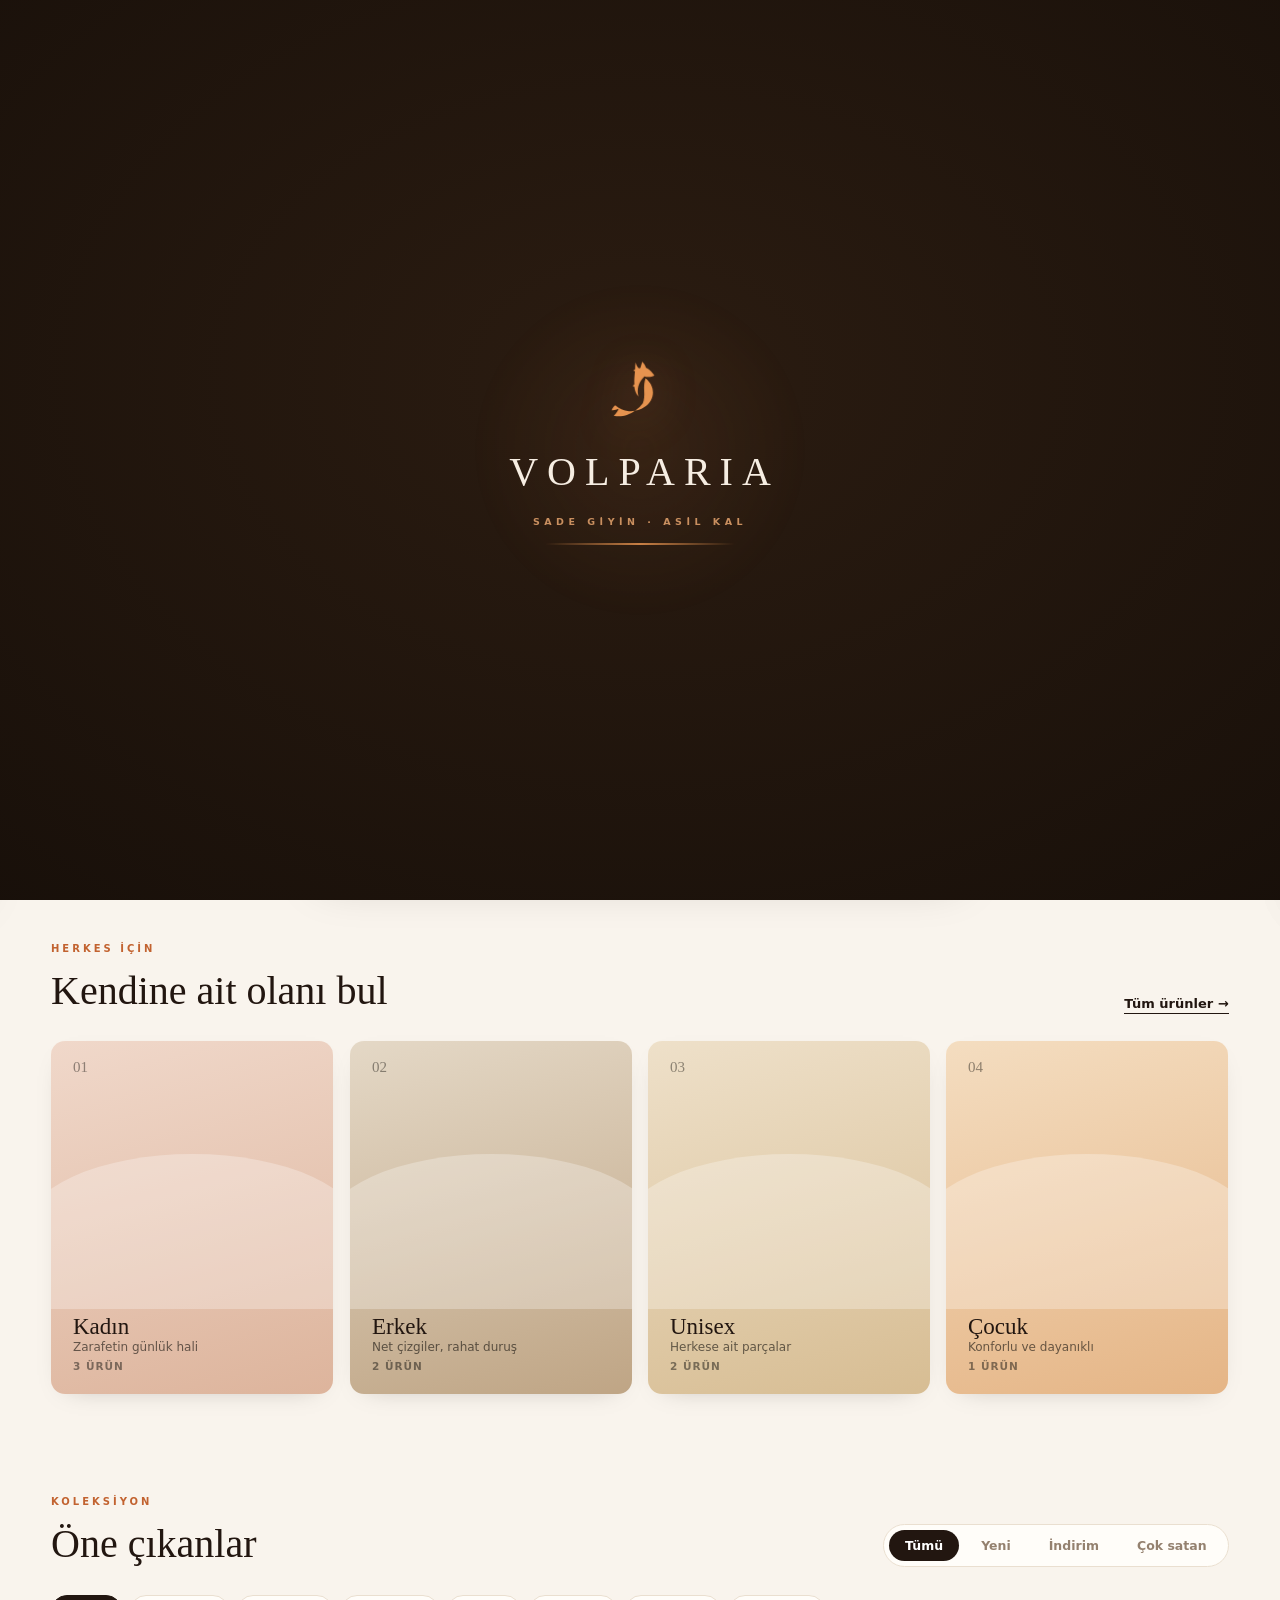
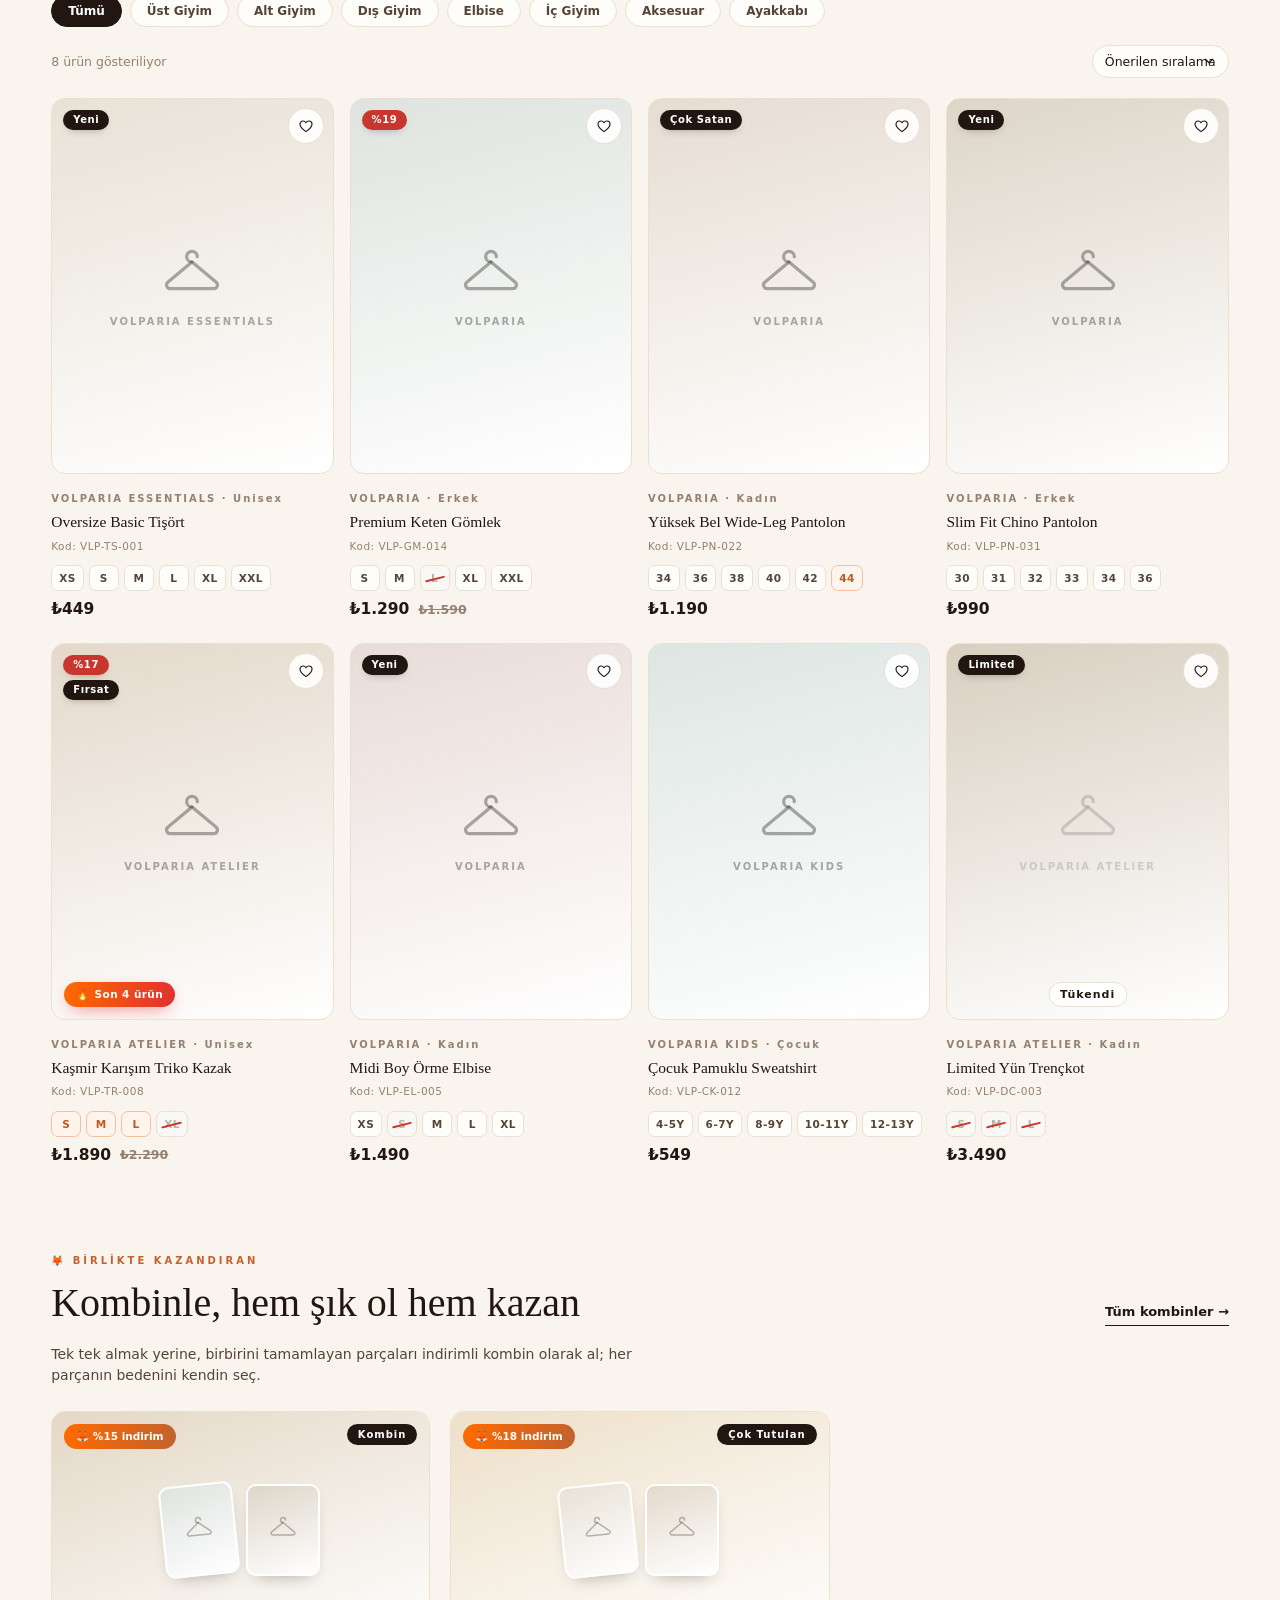
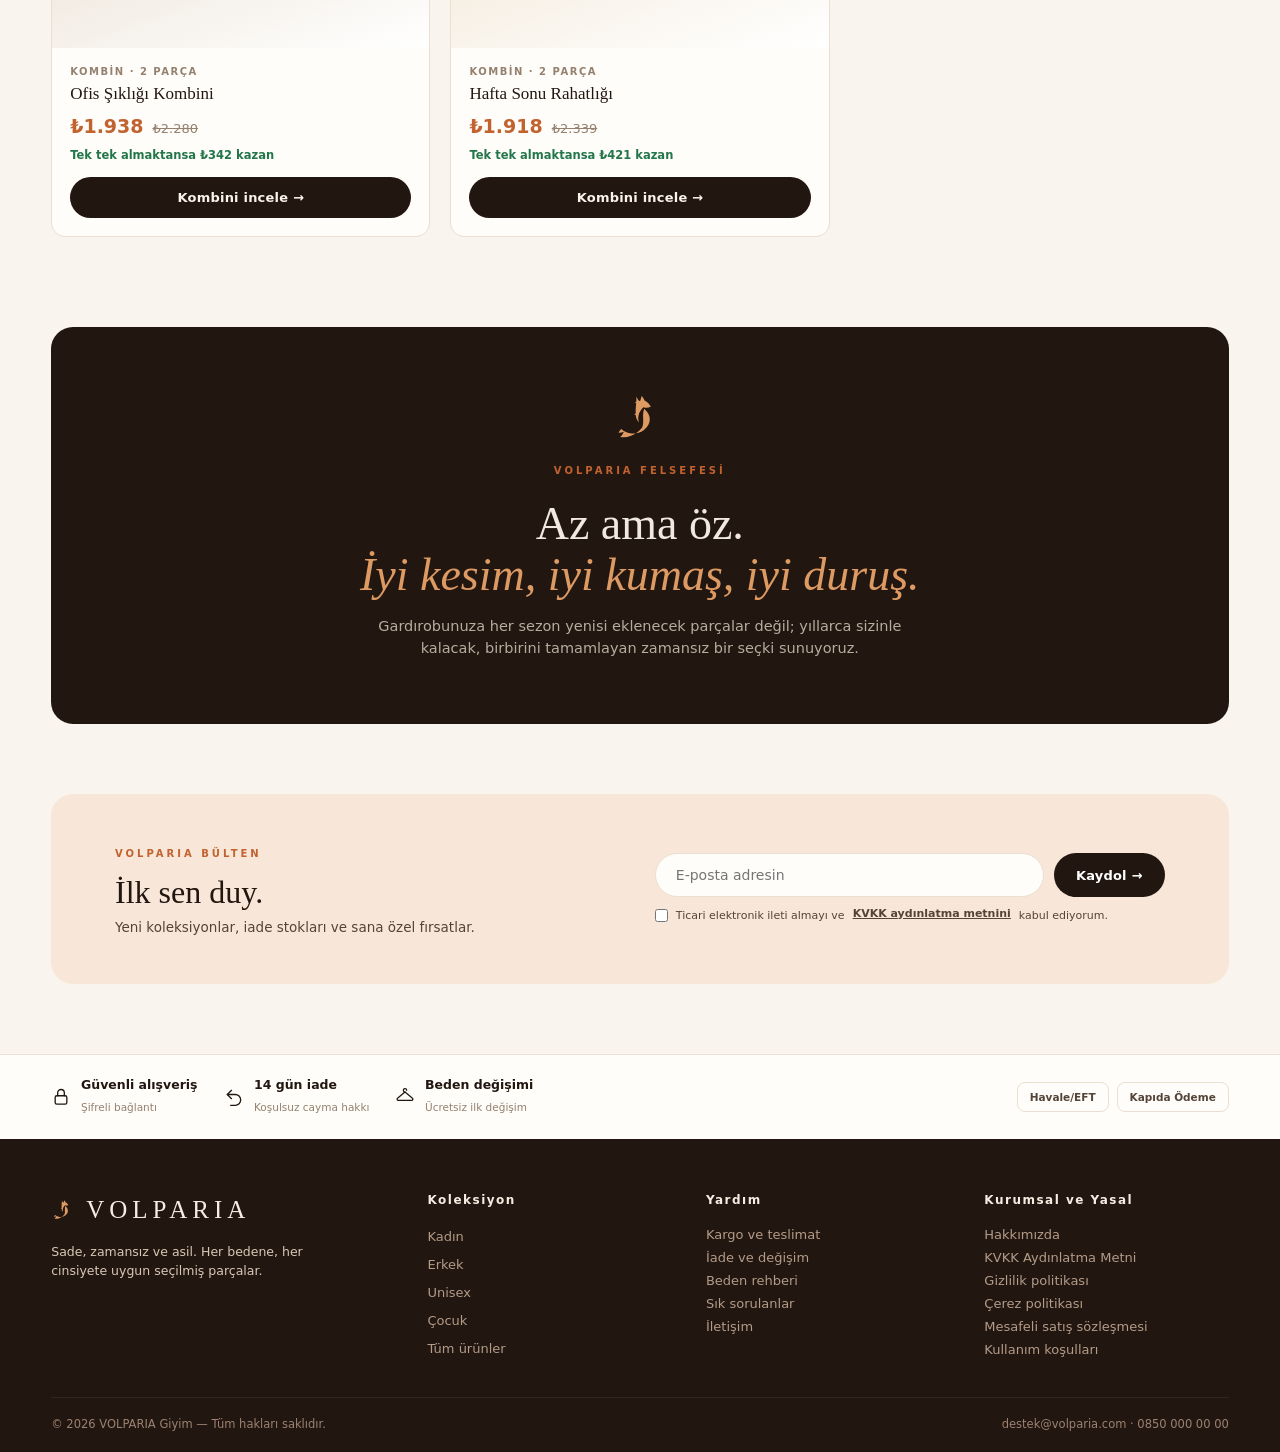
==== commit 539308ff: "Güvenlik katmanlarını güçlendir" ====
--- a/index.html
+++ b/index.html
@@ -3,6 +3,8 @@
 <head>
   <meta charset="utf-8">
   <meta name="viewport" content="width=device-width,initial-scale=1,viewport-fit=cover">
+  <meta http-equiv="Content-Security-Policy" content="default-src 'self'; base-uri 'self'; object-src 'none'; script-src 'self'; style-src 'self' 'unsafe-inline' https://fonts.googleapis.com; font-src https://fonts.gstatic.com; img-src 'self' data: https:; connect-src 'self' https://*.workers.dev; frame-src https://www.paytr.com; form-action 'self'; upgrade-insecure-requests">
+  <meta name="referrer" content="strict-origin-when-cross-origin">
   <title>VOLPARIA — Sade Giyin, Asil Kal</title>
   <meta name="description" content="Her cinsiyete ve her bedene uygun, özenle seçilmiş zamansız parçalar. Minimal ve asil giyim mağazası.">
   <meta name="theme-color" content="#221610">
@@ -14,11 +16,11 @@
   <link rel="preconnect" href="https://fonts.googleapis.com">
   <link rel="preconnect" href="https://fonts.gstatic.com" crossorigin>
   <link href="https://fonts.googleapis.com/css2?family=Fraunces:opsz,wght@9..144,300;9..144,400;9..144,500;9..144,600&family=Manrope:wght@400;500;600;700;800&display=swap" rel="stylesheet">
-  <script>try{if(!sessionStorage.getItem("volparia_intro")){document.documentElement.classList.add("intro-pending");sessionStorage.setItem("volparia_intro","1");}}catch(e){}</script>
-  <link rel="stylesheet" href="assets/site.css?v=8">
-  <script src="config.js?v=8"></script>
-  <script src="assets/common.js?v=8" defer></script>
-  <script src="assets/store.js?v=8" defer></script>
+  <script src="assets/boot.js?v=10"></script>
+  <link rel="stylesheet" href="assets/site.css?v=10">
+  <script src="config.js?v=10"></script>
+  <script src="assets/common.js?v=10" defer></script>
+  <script src="assets/store.js?v=10" defer></script>
 </head>
 <body>
   <div class="intro-screen" id="introScreen" aria-hidden="true">
